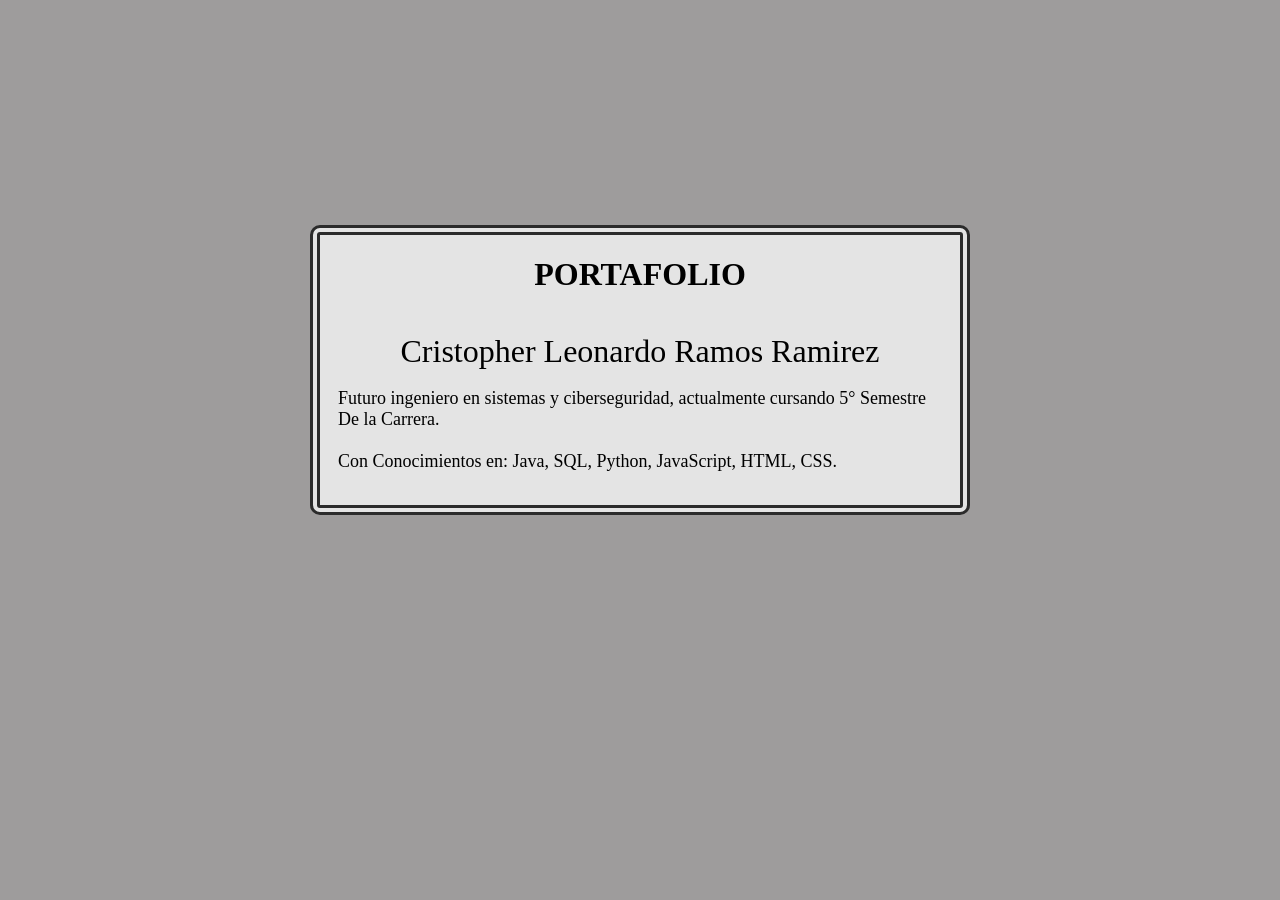
==== index.html @ a5c02768 "update" ====
<!DOCTYPE html>
<html lang="en">
<head>
    <meta charset="UTF-8">
    <link rel="stylesheet" href="style.css">
    <title>Title</title>
</head>
<body>
<div class="Panel-Principal">
    <h1>PORTAFOLIO</h1>
    <span id="Nombre">Cristopher Leonardo Ramos Ramirez</span>
    <span id="Descripcion">Futuro ingeniero en sistemas y ciberseguridad, actualmente cursando 5° Semestre De la Carrera. <br><br>
        Con Conocimientos en:   Java, SQL, Python, JavaScript, HTML, CSS. <br><br>



    </span>

</div>

</body>
</html>
---- style.css ----
body{
    margin: 0;
    display: flex;
    background-color: #9e9c9c;
}

.Panel-Principal{
    background-color: #e4e4e4;
    margin: 25vh auto;
    height: 30vh;
    width: 50vw;
    display: flex;
    align-items: center;
    flex-direction: column;
    border-radius: 10px;
    border: 10px double #2b2b2b;

}

#Nombre{
    margin-top: 2vh;
    font-size: xx-large;
}

#Descripcion{
    font-size: large;
    margin: 2vh;
}
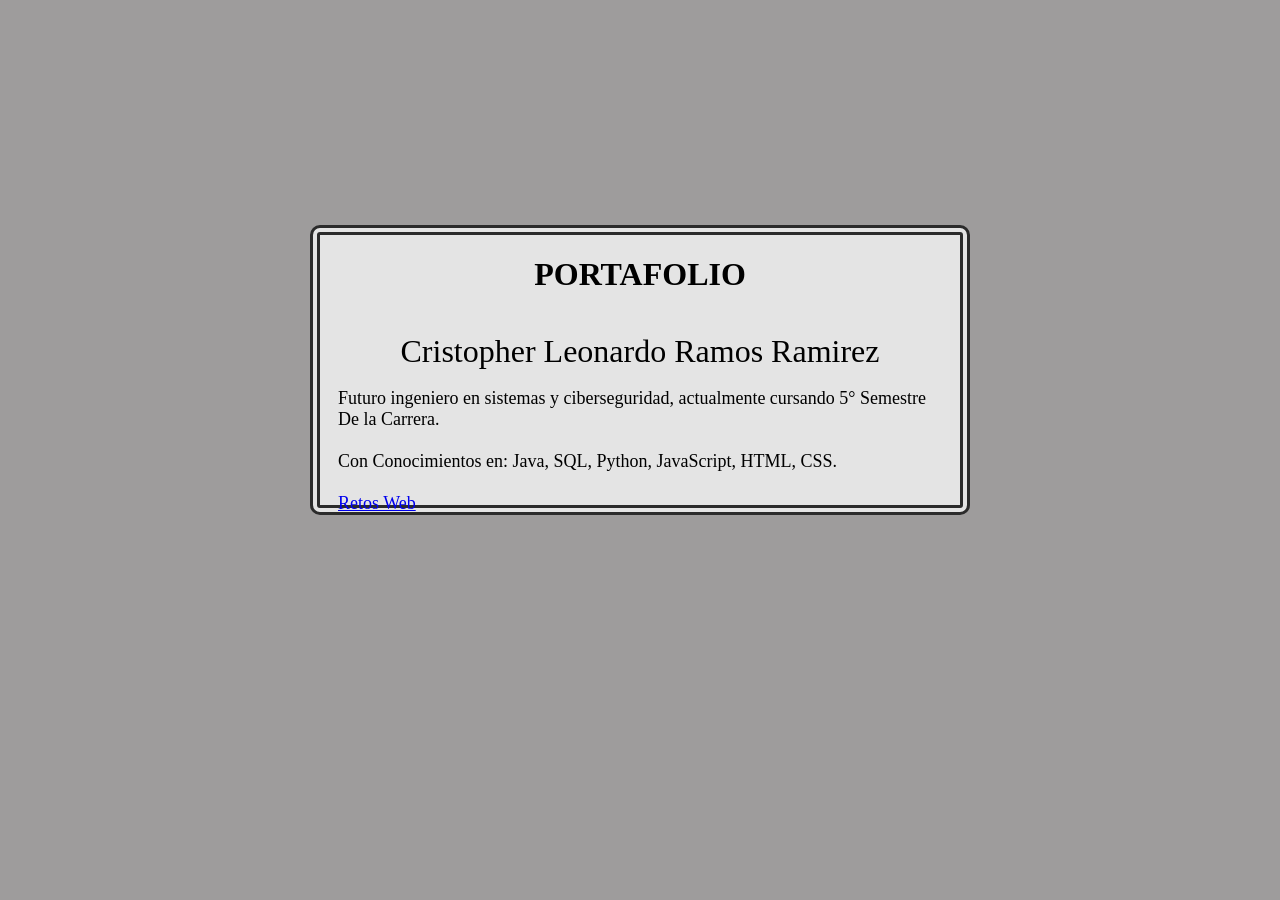
==== commit 6b5425ff: "Add link to Retos Web in index.html" ====
--- a/index.html
+++ b/index.html
@@ -3,14 +3,16 @@
 <head>
     <meta charset="UTF-8">
     <link rel="stylesheet" href="style.css">
-    <title>Title</title>
+    <title>PORTAFOLIO</title>
+    <link rel="icon" type="image/png" href="https://images.seeklogo.com/logo-png/49/2/boykisser-logo-png_seeklogo-494559.png" />
 </head>
 <body>
 <div class="Panel-Principal">
     <h1>PORTAFOLIO</h1>
     <span id="Nombre">Cristopher Leonardo Ramos Ramirez</span>
     <span id="Descripcion">Futuro ingeniero en sistemas y ciberseguridad, actualmente cursando 5° Semestre De la Carrera. <br><br>
-        Con Conocimientos en:   Java, SQL, Python, JavaScript, HTML, CSS. <br><br>
+        Con Conocimientos en: Java, SQL, Python, JavaScript, HTML, CSS. <br><br>
+        <a href="Fazzer325.github.io/Retos_Web/"> Retos Web</a>
 
 
 
@@ -19,4 +21,4 @@
 </div>
 
 </body>
-</html>+</html>
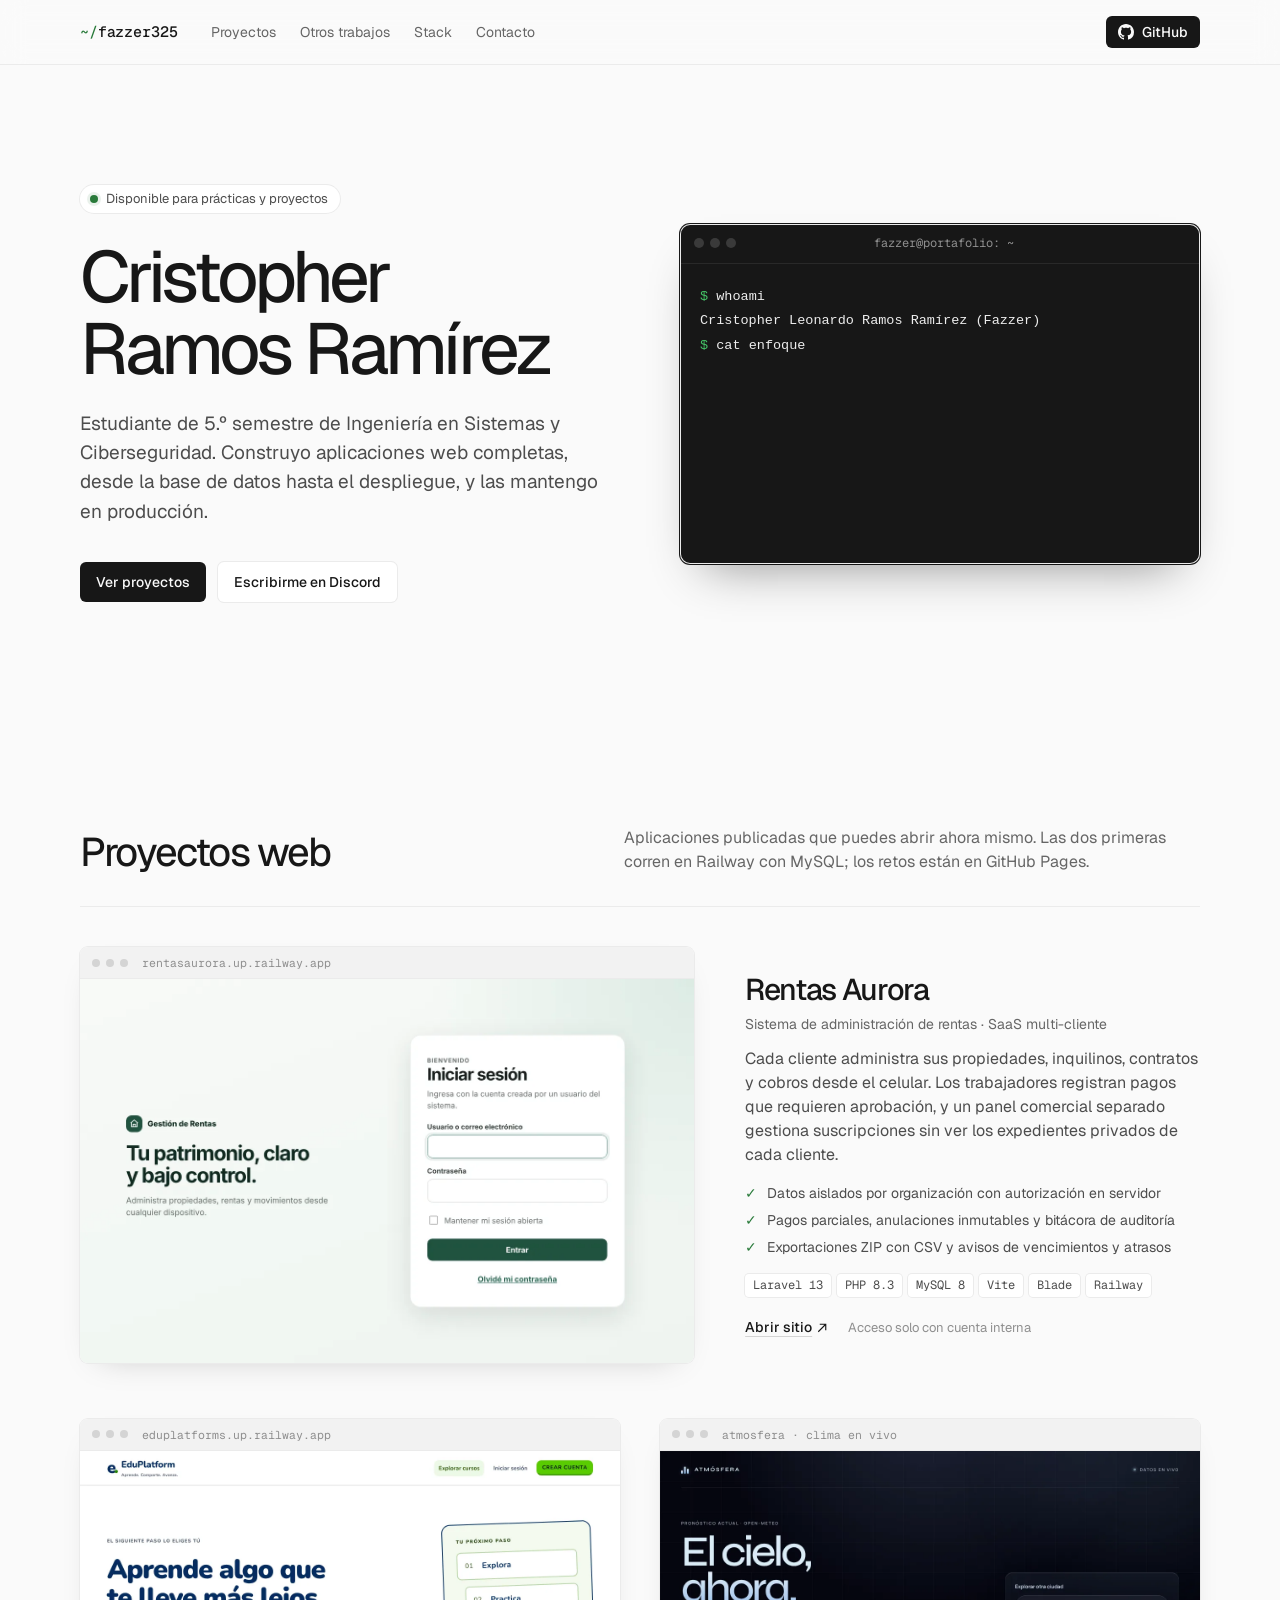
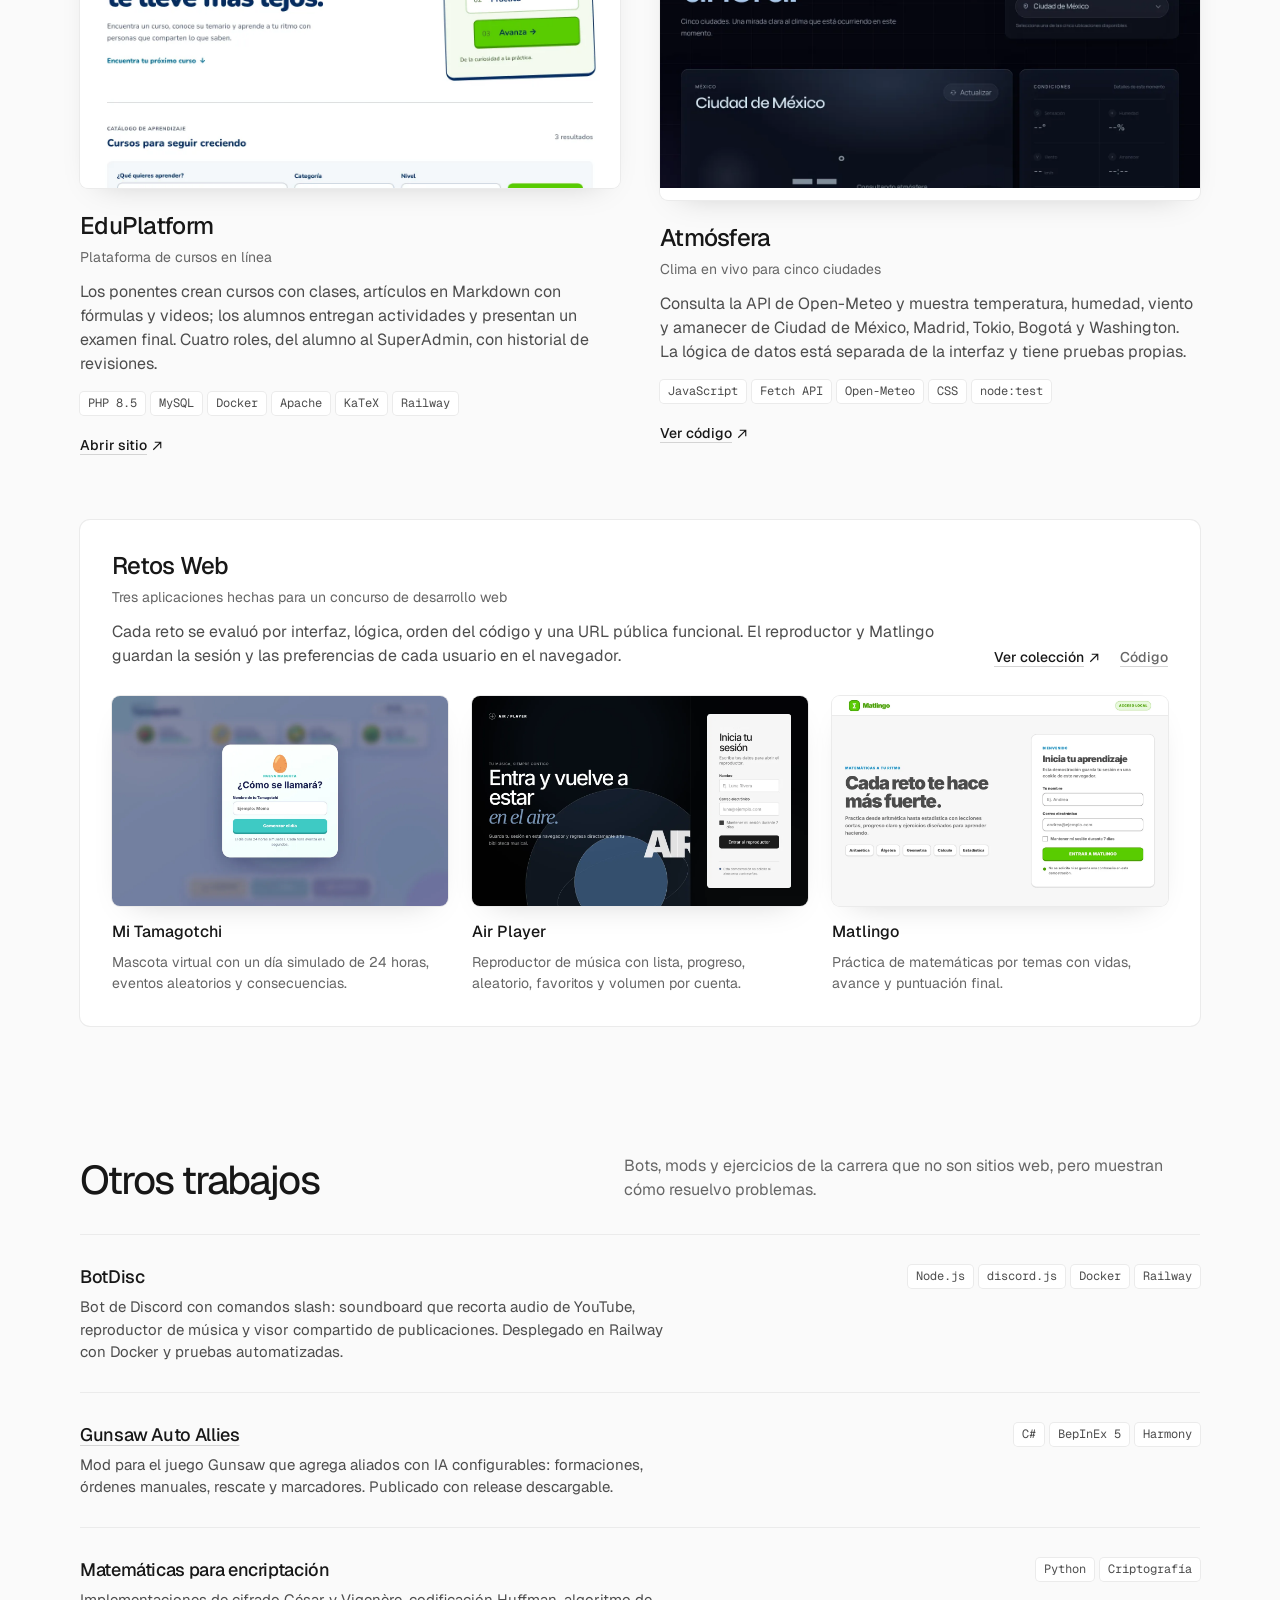
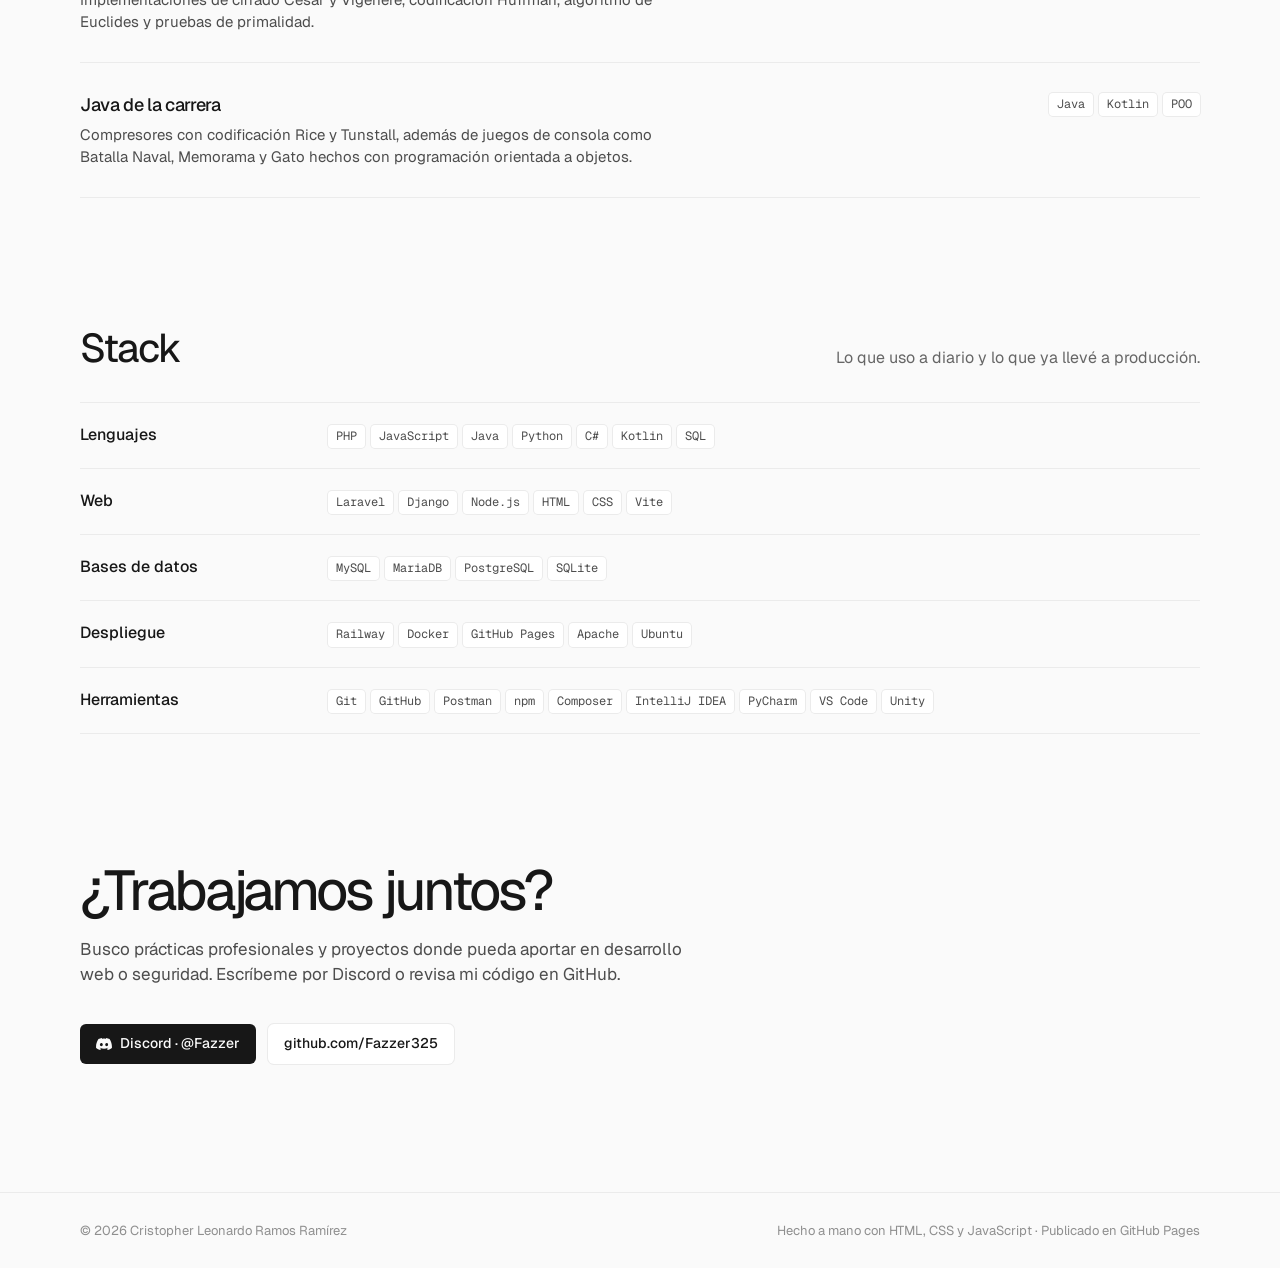
==== commit 04202576: "Rediseñar portafolio con estilo profesional y sección de proyectos - Nueva página basada en el estil" ====
--- a/index.html
+++ b/index.html
@@ -1,24 +1,291 @@
 <!DOCTYPE html>
-<html lang="en">
+<html lang="es">
 <head>
-    <meta charset="UTF-8">
-    <link rel="stylesheet" href="style.css">
-    <title>PORTAFOLIO</title>
-    <link rel="icon" type="image/png" href="https://images.seeklogo.com/logo-png/49/2/boykisser-logo-png_seeklogo-494559.png" />
+  <meta charset="UTF-8">
+  <meta name="viewport" content="width=device-width, initial-scale=1">
+  <title>Cristopher Ramos · Portafolio</title>
+  <meta name="description" content="Portafolio de Cristopher Leonardo Ramos Ramírez (Fazzer325), estudiante de Ingeniería en Sistemas y Ciberseguridad. Aplicaciones web con Laravel, PHP, JavaScript y MySQL desplegadas en Railway.">
+  <meta name="theme-color" content="#fafafa" media="(prefers-color-scheme: light)">
+  <meta name="theme-color" content="#000000" media="(prefers-color-scheme: dark)">
+  <meta property="og:title" content="Cristopher Ramos · Portafolio">
+  <meta property="og:description" content="Estudiante de Ingeniería en Sistemas y Ciberseguridad. Aplicaciones web, bots y herramientas.">
+  <meta property="og:type" content="website">
+  <meta property="og:url" content="https://fazzer325.github.io/">
+  <link rel="icon" type="image/svg+xml" href="favicon.svg">
+  <link rel="preconnect" href="https://fonts.googleapis.com">
+  <link rel="preconnect" href="https://fonts.gstatic.com" crossorigin>
+  <link href="https://fonts.googleapis.com/css2?family=Geist:wght@400;450;500;600&family=Geist+Mono:wght@400;500&display=swap" rel="stylesheet">
+  <link rel="stylesheet" href="style.css">
 </head>
 <body>
-<div class="Panel-Principal">
-    <h1>PORTAFOLIO</h1>
-    <span id="Nombre">Cristopher Leonardo Ramos Ramirez</span>
-    <span id="Descripcion">Futuro ingeniero en sistemas y ciberseguridad, actualmente cursando 5° Semestre De la Carrera. <br><br>
-        Con Conocimientos en: Java, SQL, Python, JavaScript, HTML, CSS. <br><br>
-        <a href="Fazzer325.github.io/Retos_Web/"> Retos Web</a>
-
-
-
-    </span>
-
-</div>
-
+  <a class="skip" href="#proyectos">Ir a los proyectos</a>
+
+  <header class="nav">
+    <div class="wrap nav__inner">
+      <a class="brand" href="#inicio" aria-label="Inicio">
+        <span class="brand__prompt" aria-hidden="true">~/</span>fazzer325
+      </a>
+      <nav aria-label="Secciones">
+        <ul class="nav__links">
+          <li><a href="#proyectos">Proyectos</a></li>
+          <li><a href="#otros">Otros trabajos</a></li>
+          <li><a href="#stack">Stack</a></li>
+          <li><a href="#contacto">Contacto</a></li>
+        </ul>
+      </nav>
+      <a class="btn btn--dark btn--sm nav__cta" href="https://github.com/Fazzer325" target="_blank" rel="noopener">
+        <svg class="icon" viewBox="0 0 16 16" aria-hidden="true"><path fill="currentColor" d="M8 0C3.58 0 0 3.58 0 8c0 3.54 2.29 6.53 5.47 7.59.4.07.55-.17.55-.38 0-.19-.01-.82-.01-1.49-2.01.37-2.53-.49-2.69-.94-.09-.23-.48-.94-.82-1.13-.28-.15-.68-.52-.01-.53.63-.01 1.08.58 1.23.82.72 1.21 1.87.87 2.33.66.07-.52.28-.87.51-1.07-1.78-.2-3.64-.89-3.64-3.95 0-.87.31-1.59.82-2.15-.08-.2-.36-1.02.08-2.12 0 0 .67-.21 2.2.82.64-.18 1.32-.27 2-.27.68 0 1.36.09 2 .27 1.53-1.04 2.2-.82 2.2-.82.44 1.1.16 1.92.08 2.12.51.56.82 1.27.82 2.15 0 3.07-1.87 3.75-3.65 3.95.29.25.54.73.54 1.48 0 1.07-.01 1.93-.01 2.2 0 .21.15.46.55.38A8.013 8.013 0 0016 8c0-4.42-3.58-8-8-8z"/></svg>
+        GitHub
+      </a>
+    </div>
+  </header>
+
+  <main id="inicio">
+    <!-- Hero -->
+    <section class="hero wrap">
+      <div class="hero__text">
+        <p class="status"><span class="status__dot" aria-hidden="true"></span>Disponible para prácticas y proyectos</p>
+        <h1 class="hero__title">Cristopher<br>Ramos Ramírez</h1>
+        <p class="hero__lead">
+          Estudiante de 5.º semestre de Ingeniería en Sistemas y Ciberseguridad.
+          Construyo aplicaciones web completas, desde la base de datos hasta el despliegue,
+          y las mantengo en producción.
+        </p>
+        <div class="hero__actions">
+          <a class="btn btn--dark" href="#proyectos">Ver proyectos</a>
+          <a class="btn btn--ghost" href="https://discord.com/users/437798983050723330" target="_blank" rel="noopener">Escribirme en Discord</a>
+        </div>
+      </div>
+
+      <div class="term" role="img" aria-label="Terminal con un resumen: Cristopher Ramos, estudiante de sistemas y ciberseguridad; stack PHP, Laravel, JavaScript, Java, Python y MySQL; dos aplicaciones desplegadas en Railway.">
+        <div class="term__bar" aria-hidden="true">
+          <span class="term__dots"><i></i><i></i><i></i></span>
+          <span class="term__title">fazzer@portafolio: ~</span>
+        </div>
+        <pre class="term__body" aria-hidden="true"><code id="term-output"><span class="p">$</span> whoami
+Cristopher Leonardo Ramos Ramírez (Fazzer)
+<span class="p">$</span> cat enfoque.txt
+Desarrollo web full stack · Ciberseguridad
+<span class="p">$</span> ls stack/
+php  laravel  javascript  java  python  mysql
+<span class="p">$</span> railway status
+<span class="ok">✓</span> rentasaurora.up.railway.app   online
+<span class="ok">✓</span> eduplatforms.up.railway.app   online
+<span class="p">$</span> <span class="cursor"></span></code></pre>
+      </div>
+    </section>
+
+    <!-- Proyectos -->
+    <section id="proyectos" class="section wrap" aria-labelledby="proyectos-h">
+      <div class="section__head">
+        <h2 id="proyectos-h">Proyectos web</h2>
+        <p>Aplicaciones publicadas que puedes abrir ahora mismo. Las dos primeras corren en Railway con MySQL; los retos están en GitHub Pages.</p>
+      </div>
+
+      <article class="project project--lead">
+        <a class="shot" href="https://rentasaurora.up.railway.app/" target="_blank" rel="noopener" tabindex="-1" aria-hidden="true">
+          <span class="shot__bar"><i></i><i></i><i></i><span class="shot__url">rentasaurora.up.railway.app</span></span>
+          <img src="assets/projects/rentas.webp" alt="" width="1280" height="800" loading="lazy">
+        </a>
+        <div class="project__body">
+          <h3>Rentas Aurora</h3>
+          <p class="project__kind">Sistema de administración de rentas · SaaS multi-cliente</p>
+          <p>
+            Cada cliente administra sus propiedades, inquilinos, contratos y cobros desde el celular.
+            Los trabajadores registran pagos que requieren aprobación, y un panel comercial separado
+            gestiona suscripciones sin ver los expedientes privados de cada cliente.
+          </p>
+          <ul class="facts">
+            <li>Datos aislados por organización con autorización en servidor</li>
+            <li>Pagos parciales, anulaciones inmutables y bitácora de auditoría</li>
+            <li>Exportaciones ZIP con CSV y avisos de vencimientos y atrasos</li>
+          </ul>
+          <ul class="tags" aria-label="Tecnologías">
+            <li>Laravel 13</li><li>PHP 8.3</li><li>MySQL 8</li><li>Vite</li><li>Blade</li><li>Railway</li>
+          </ul>
+          <div class="project__links">
+            <a class="link" href="https://rentasaurora.up.railway.app/" target="_blank" rel="noopener">Abrir sitio<svg class="icon" viewBox="0 0 16 16" aria-hidden="true"><path d="M5 3h8v8M13 3 3 13" fill="none" stroke="currentColor" stroke-width="1.5"/></svg></a>
+            <span class="note">Acceso solo con cuenta interna</span>
+          </div>
+        </div>
+      </article>
+
+      <div class="grid">
+        <article class="project">
+          <a class="shot" href="https://eduplatforms.up.railway.app/" target="_blank" rel="noopener" tabindex="-1" aria-hidden="true">
+            <span class="shot__bar"><i></i><i></i><i></i><span class="shot__url">eduplatforms.up.railway.app</span></span>
+            <img src="assets/projects/eduplatform.webp" alt="" width="1280" height="800" loading="lazy">
+          </a>
+          <div class="project__body">
+            <h3>EduPlatform</h3>
+            <p class="project__kind">Plataforma de cursos en línea</p>
+            <p>
+              Los ponentes crean cursos con clases, artículos en Markdown con fórmulas y videos;
+              los alumnos entregan actividades y presentan un examen final. Cuatro roles, del alumno
+              al SuperAdmin, con historial de revisiones.
+            </p>
+            <ul class="tags" aria-label="Tecnologías">
+              <li>PHP 8.5</li><li>MySQL</li><li>Docker</li><li>Apache</li><li>KaTeX</li><li>Railway</li>
+            </ul>
+            <div class="project__links">
+              <a class="link" href="https://eduplatforms.up.railway.app/" target="_blank" rel="noopener">Abrir sitio<svg class="icon" viewBox="0 0 16 16" aria-hidden="true"><path d="M5 3h8v8M13 3 3 13" fill="none" stroke="currentColor" stroke-width="1.5"/></svg></a>
+            </div>
+          </div>
+        </article>
+
+        <article class="project">
+          <a class="shot" href="https://github.com/Fazzer325/Ambientes_Web/tree/main/src/_3Web%20Clima%20IA" target="_blank" rel="noopener" tabindex="-1" aria-hidden="true">
+            <span class="shot__bar"><i></i><i></i><i></i><span class="shot__url">atmosfera · clima en vivo</span></span>
+            <img src="assets/projects/clima.webp" alt="" width="1280" height="800" loading="lazy">
+          </a>
+          <div class="project__body">
+            <h3>Atmósfera</h3>
+            <p class="project__kind">Clima en vivo para cinco ciudades</p>
+            <p>
+              Consulta la API de Open-Meteo y muestra temperatura, humedad, viento y amanecer
+              de Ciudad de México, Madrid, Tokio, Bogotá y Washington. La lógica de datos está
+              separada de la interfaz y tiene pruebas propias.
+            </p>
+            <ul class="tags" aria-label="Tecnologías">
+              <li>JavaScript</li><li>Fetch API</li><li>Open-Meteo</li><li>CSS</li><li>node:test</li>
+            </ul>
+            <div class="project__links">
+              <a class="link" href="https://github.com/Fazzer325/Ambientes_Web/tree/main/src/_3Web%20Clima%20IA" target="_blank" rel="noopener">Ver código<svg class="icon" viewBox="0 0 16 16" aria-hidden="true"><path d="M5 3h8v8M13 3 3 13" fill="none" stroke="currentColor" stroke-width="1.5"/></svg></a>
+            </div>
+          </div>
+        </article>
+      </div>
+
+      <article class="project project--set">
+        <div class="project__body project__body--wide">
+          <div>
+            <h3>Retos Web</h3>
+            <p class="project__kind">Tres aplicaciones hechas para un concurso de desarrollo web</p>
+            <p>
+              Cada reto se evaluó por interfaz, lógica, orden del código y una URL pública funcional.
+              El reproductor y Matlingo guardan la sesión y las preferencias de cada usuario en el navegador.
+            </p>
+          </div>
+          <div class="project__links">
+            <a class="link" href="https://fazzer325.github.io/Retos_Web/">Ver colección<svg class="icon" viewBox="0 0 16 16" aria-hidden="true"><path d="M5 3h8v8M13 3 3 13" fill="none" stroke="currentColor" stroke-width="1.5"/></svg></a>
+            <a class="link link--muted" href="https://github.com/Fazzer325/Retos_Web" target="_blank" rel="noopener">Código</a>
+          </div>
+        </div>
+        <ul class="minis">
+          <li class="mini">
+            <a href="https://fazzer325.github.io/Retos_Web/Tamagochi/">
+              <span class="shot shot--sm"><img src="assets/projects/tamagotchi.webp" alt="" width="1280" height="800" loading="lazy"></span>
+              <strong>Mi Tamagotchi</strong>
+              <span>Mascota virtual con un día simulado de 24 horas, eventos aleatorios y consecuencias.</span>
+            </a>
+          </li>
+          <li class="mini">
+            <a href="https://fazzer325.github.io/Retos_Web/Reproductor/">
+              <span class="shot shot--sm"><img src="assets/projects/reproductor.webp" alt="" width="1280" height="800" loading="lazy"></span>
+              <strong>Air Player</strong>
+              <span>Reproductor de música con lista, progreso, aleatorio, favoritos y volumen por cuenta.</span>
+            </a>
+          </li>
+          <li class="mini">
+            <a href="https://fazzer325.github.io/Retos_Web/Matlingo/">
+              <span class="shot shot--sm"><img src="assets/projects/matlingo.webp" alt="" width="1280" height="800" loading="lazy"></span>
+              <strong>Matlingo</strong>
+              <span>Práctica de matemáticas por temas con vidas, avance y puntuación final.</span>
+            </a>
+          </li>
+        </ul>
+      </article>
+    </section>
+
+    <!-- Otros trabajos -->
+    <section id="otros" class="section wrap" aria-labelledby="otros-h">
+      <div class="section__head">
+        <h2 id="otros-h">Otros trabajos</h2>
+        <p>Bots, mods y ejercicios de la carrera que no son sitios web, pero muestran cómo resuelvo problemas.</p>
+      </div>
+      <ul class="rows">
+        <li class="row">
+          <div class="row__main">
+            <h3>BotDisc</h3>
+            <p>Bot de Discord con comandos slash: soundboard que recorta audio de YouTube, reproductor de música y visor compartido de publicaciones. Desplegado en Railway con Docker y pruebas automatizadas.</p>
+          </div>
+          <ul class="tags" aria-label="Tecnologías"><li>Node.js</li><li>discord.js</li><li>Docker</li><li>Railway</li></ul>
+        </li>
+        <li class="row">
+          <div class="row__main">
+            <h3><a href="https://github.com/Fazzer325/Gunsaw-Auto-Allies" target="_blank" rel="noopener">Gunsaw Auto Allies</a></h3>
+            <p>Mod para el juego Gunsaw que agrega aliados con IA configurables: formaciones, órdenes manuales, rescate y marcadores. Publicado con release descargable.</p>
+          </div>
+          <ul class="tags" aria-label="Tecnologías"><li>C#</li><li>BepInEx 5</li><li>Harmony</li></ul>
+        </li>
+        <li class="row">
+          <div class="row__main">
+            <h3>Matemáticas para encriptación</h3>
+            <p>Implementaciones de cifrado César y Vigenère, codificación Huffman, algoritmo de Euclides y pruebas de primalidad.</p>
+          </div>
+          <ul class="tags" aria-label="Tecnologías"><li>Python</li><li>Criptografía</li></ul>
+        </li>
+        <li class="row">
+          <div class="row__main">
+            <h3>Java de la carrera</h3>
+            <p>Compresores con codificación Rice y Tunstall, además de juegos de consola como Batalla Naval, Memorama y Gato hechos con programación orientada a objetos.</p>
+          </div>
+          <ul class="tags" aria-label="Tecnologías"><li>Java</li><li>Kotlin</li><li>POO</li></ul>
+        </li>
+      </ul>
+    </section>
+
+    <!-- Stack -->
+    <section id="stack" class="section wrap" aria-labelledby="stack-h">
+      <div class="section__head">
+        <h2 id="stack-h">Stack</h2>
+        <p>Lo que uso a diario y lo que ya llevé a producción.</p>
+      </div>
+      <dl class="stack">
+        <div class="stack__row">
+          <dt>Lenguajes</dt>
+          <dd><ul class="tags"><li>PHP</li><li>JavaScript</li><li>Java</li><li>Python</li><li>C#</li><li>Kotlin</li><li>SQL</li></ul></dd>
+        </div>
+        <div class="stack__row">
+          <dt>Web</dt>
+          <dd><ul class="tags"><li>Laravel</li><li>Django</li><li>Node.js</li><li>HTML</li><li>CSS</li><li>Vite</li></ul></dd>
+        </div>
+        <div class="stack__row">
+          <dt>Bases de datos</dt>
+          <dd><ul class="tags"><li>MySQL</li><li>MariaDB</li><li>PostgreSQL</li><li>SQLite</li></ul></dd>
+        </div>
+        <div class="stack__row">
+          <dt>Despliegue</dt>
+          <dd><ul class="tags"><li>Railway</li><li>Docker</li><li>GitHub Pages</li><li>Apache</li><li>Ubuntu</li></ul></dd>
+        </div>
+        <div class="stack__row">
+          <dt>Herramientas</dt>
+          <dd><ul class="tags"><li>Git</li><li>GitHub</li><li>Postman</li><li>npm</li><li>Composer</li><li>IntelliJ IDEA</li><li>PyCharm</li><li>VS Code</li><li>Unity</li></ul></dd>
+        </div>
+      </dl>
+    </section>
+
+    <!-- Contacto -->
+    <section id="contacto" class="section wrap contact" aria-labelledby="contacto-h">
+      <h2 id="contacto-h">¿Trabajamos juntos?</h2>
+      <p>Busco prácticas profesionales y proyectos donde pueda aportar en desarrollo web o seguridad. Escríbeme por Discord o revisa mi código en GitHub.</p>
+      <div class="hero__actions">
+        <a class="btn btn--dark" href="https://discord.com/users/437798983050723330" target="_blank" rel="noopener">
+          <svg class="icon" viewBox="0 0 24 24" aria-hidden="true"><path fill="currentColor" d="M20.32 4.37A19.8 19.8 0 0 0 15.4 2.85a13.7 13.7 0 0 0-.63 1.29 18.4 18.4 0 0 0-5.5 0 13 13 0 0 0-.64-1.29 19.7 19.7 0 0 0-4.92 1.52C.6 9.05-.24 13.6.18 18.1a19.9 19.9 0 0 0 6.03 3.05c.49-.66.92-1.36 1.29-2.1a12.9 12.9 0 0 1-2.03-.97l.5-.39a14.2 14.2 0 0 0 12.06 0l.5.39c-.65.38-1.33.71-2.04.98.37.73.8 1.43 1.29 2.09a19.8 19.8 0 0 0 6.04-3.05c.5-5.2-.84-9.72-3.5-13.73ZM8.02 15.33c-1.18 0-2.16-1.08-2.16-2.42s.96-2.42 2.16-2.42c1.21 0 2.18 1.09 2.16 2.42 0 1.34-.96 2.42-2.16 2.42Zm7.97 0c-1.18 0-2.16-1.08-2.16-2.42s.96-2.42 2.16-2.42c1.21 0 2.18 1.09 2.16 2.42 0 1.34-.95 2.42-2.16 2.42Z"/></svg>
+          Discord · @Fazzer
+        </a>
+        <a class="btn btn--ghost" href="https://github.com/Fazzer325" target="_blank" rel="noopener">github.com/Fazzer325</a>
+      </div>
+    </section>
+  </main>
+
+  <footer class="footer">
+    <div class="wrap footer__inner">
+      <span>© 2026 Cristopher Leonardo Ramos Ramírez</span>
+      <span>Hecho a mano con HTML, CSS y JavaScript · Publicado en GitHub Pages</span>
+    </div>
+  </footer>
+
+  <script src="script.js" defer></script>
 </body>
 </html>
--- a/style.css
+++ b/style.css
@@ -1,28 +1,848 @@
-body{
-    margin: 0;
-    display: flex;
-    background-color: #9e9c9c;
-}
-
-.Panel-Principal{
-    background-color: #e4e4e4;
-    margin: 25vh auto;
-    height: 30vh;
-    width: 50vw;
-    display: flex;
-    align-items: center;
-    flex-direction: column;
-    border-radius: 10px;
-    border: 10px double #2b2b2b;
-
-}
-
-#Nombre{
-    margin-top: 2vh;
-    font-size: xx-large;
-}
-
-#Descripcion{
-    font-size: large;
-    margin: 2vh;
-}+/*
+  Portafolio · Cristopher Ramos
+  Dirección visual basada en el estilo "Typeset terminal on white paper"
+  (Vercel) de styles.refero.design: monocromo, líneas finas, Geist Sans + Geist Mono
+  y un único acento verde de terminal.
+*/
+
+:root {
+  --paper: #fafafa;
+  --surface: #ffffff;
+  --sunken: #f2f2f2;
+  --hairline: #ebebeb;
+  --line-strong: #d4d4d4;
+  --ink: #171717;
+  --body: #4d4d4d;
+  --muted: #666666;
+  --faint: #8f8f8f;
+  --accent: #297a3a;
+  --accent-soft: rgba(41, 122, 58, 0.1);
+  --term-bg: #171717;
+  --term-ink: #ededed;
+  --term-muted: #8f8f8f;
+  --term-accent: #45c467;
+  --btn-dark-bg: #171717;
+  --btn-dark-ink: #fafafa;
+
+  --font-sans: "Geist", "Inter", system-ui, -apple-system, "Segoe UI", sans-serif;
+  --font-mono: "Geist Mono", "JetBrains Mono", ui-monospace, "SFMono-Regular", Menlo, monospace;
+
+  --radius: 6px;
+  --wrap: 1120px;
+  --gutter: clamp(16px, 4vw, 32px);
+  --section-gap: clamp(80px, 11vw, 128px);
+
+  color-scheme: light;
+}
+
+@media (prefers-color-scheme: dark) {
+  :root:not([data-theme="light"]) {
+    --paper: #000000;
+    --surface: #0a0a0a;
+    --sunken: #111111;
+    --hairline: #242424;
+    --line-strong: #333333;
+    --ink: #ededed;
+    --body: #a1a1a1;
+    --muted: #8f8f8f;
+    --faint: #6e6e6e;
+    --accent: #45c467;
+    --accent-soft: rgba(69, 196, 103, 0.12);
+    --term-bg: #0a0a0a;
+    --btn-dark-bg: #ededed;
+    --btn-dark-ink: #0a0a0a;
+    color-scheme: dark;
+  }
+}
+
+:root[data-theme="dark"] {
+  --paper: #000000;
+  --surface: #0a0a0a;
+  --sunken: #111111;
+  --hairline: #242424;
+  --line-strong: #333333;
+  --ink: #ededed;
+  --body: #a1a1a1;
+  --muted: #8f8f8f;
+  --faint: #6e6e6e;
+  --accent: #45c467;
+  --accent-soft: rgba(69, 196, 103, 0.12);
+  --term-bg: #0a0a0a;
+  --btn-dark-bg: #ededed;
+  --btn-dark-ink: #0a0a0a;
+  color-scheme: dark;
+}
+
+/* ---------- Base ---------- */
+
+*,
+*::before,
+*::after {
+  box-sizing: border-box;
+}
+
+html {
+  scroll-behavior: smooth;
+  scroll-padding-top: 80px;
+  -webkit-text-size-adjust: 100%;
+}
+
+body {
+  margin: 0;
+  background: var(--paper);
+  color: var(--body);
+  font-family: var(--font-sans);
+  font-size: 16px;
+  line-height: 1.5;
+  font-feature-settings: "rlig", "ss11";
+  -webkit-font-smoothing: antialiased;
+  text-rendering: optimizeLegibility;
+}
+
+img {
+  display: block;
+  max-width: 100%;
+  height: auto;
+}
+
+a {
+  color: inherit;
+}
+
+h1,
+h2,
+h3 {
+  margin: 0;
+  color: var(--ink);
+  font-weight: 500;
+}
+
+p {
+  margin: 0;
+}
+
+ul {
+  margin: 0;
+  padding: 0;
+  list-style: none;
+}
+
+:focus-visible {
+  outline: 2px solid var(--accent);
+  outline-offset: 3px;
+  border-radius: 4px;
+}
+
+.wrap {
+  width: 100%;
+  max-width: calc(var(--wrap) + var(--gutter) * 2);
+  margin-inline: auto;
+  padding-inline: var(--gutter);
+}
+
+.skip {
+  position: absolute;
+  left: 16px;
+  top: -48px;
+  z-index: 100;
+  padding: 8px 12px;
+  background: var(--btn-dark-bg);
+  color: var(--btn-dark-ink);
+  border-radius: var(--radius);
+  text-decoration: none;
+}
+
+.skip:focus {
+  top: 12px;
+}
+
+.icon {
+  width: 16px;
+  height: 16px;
+  flex: none;
+}
+
+/* ---------- Botones y enlaces ---------- */
+
+.btn {
+  display: inline-flex;
+  align-items: center;
+  gap: 8px;
+  height: 40px;
+  padding: 0 16px;
+  border-radius: var(--radius);
+  font-size: 14px;
+  font-weight: 500;
+  text-decoration: none;
+  white-space: nowrap;
+  transition: background-color 0.15s ease, color 0.15s ease, box-shadow 0.15s ease;
+}
+
+.btn--sm {
+  height: 32px;
+  padding: 0 12px;
+}
+
+.btn--dark {
+  background: var(--btn-dark-bg);
+  color: var(--btn-dark-ink);
+}
+
+.btn--dark:hover {
+  background: color-mix(in srgb, var(--btn-dark-bg) 82%, var(--paper));
+}
+
+.btn--ghost {
+  background: var(--surface);
+  color: var(--ink);
+  box-shadow: 0 0 0 1px var(--hairline);
+}
+
+.btn--ghost:hover {
+  box-shadow: 0 0 0 1px var(--line-strong);
+  background: var(--sunken);
+}
+
+.link {
+  display: inline-flex;
+  align-items: center;
+  gap: 4px;
+  color: var(--ink);
+  font-size: 14px;
+  font-weight: 500;
+  text-decoration: underline;
+  text-decoration-color: var(--line-strong);
+  text-underline-offset: 4px;
+  transition: text-decoration-color 0.15s ease;
+}
+
+.link:hover {
+  text-decoration-color: currentColor;
+}
+
+.link .icon {
+  width: 12px;
+  height: 12px;
+}
+
+.link--muted {
+  color: var(--muted);
+}
+
+/* ---------- Navegación ---------- */
+
+.nav {
+  position: sticky;
+  top: 0;
+  z-index: 50;
+  background: color-mix(in srgb, var(--paper) 82%, transparent);
+  backdrop-filter: saturate(180%) blur(12px);
+  -webkit-backdrop-filter: saturate(180%) blur(12px);
+  border-bottom: 1px solid var(--hairline);
+}
+
+.nav__inner {
+  display: flex;
+  align-items: center;
+  gap: 24px;
+  height: 64px;
+}
+
+.brand {
+  font-family: var(--font-mono);
+  font-size: 15px;
+  font-weight: 500;
+  color: var(--ink);
+  text-decoration: none;
+  letter-spacing: -0.01em;
+}
+
+.brand__prompt {
+  color: var(--accent);
+}
+
+.nav__links {
+  display: flex;
+  gap: 4px;
+}
+
+.nav__links a {
+  display: block;
+  padding: 6px 10px;
+  border-radius: var(--radius);
+  color: var(--muted);
+  font-size: 14px;
+  text-decoration: none;
+  transition: color 0.15s ease, background-color 0.15s ease;
+}
+
+.nav__links a:hover {
+  color: var(--ink);
+  background: var(--sunken);
+}
+
+.nav__cta {
+  margin-left: auto;
+}
+
+/* ---------- Hero ---------- */
+
+.hero {
+  display: grid;
+  grid-template-columns: minmax(0, 1fr) minmax(0, 520px);
+  gap: clamp(40px, 6vw, 80px);
+  align-items: center;
+  padding-block: clamp(64px, 10vw, 120px) clamp(48px, 8vw, 96px);
+}
+
+.status {
+  display: inline-flex;
+  align-items: center;
+  gap: 8px;
+  margin-bottom: 28px;
+  padding: 4px 12px 4px 10px;
+  border-radius: 9999px;
+  background: var(--surface);
+  box-shadow: 0 0 0 1px var(--hairline);
+  color: var(--body);
+  font-size: 13px;
+}
+
+.status__dot {
+  width: 8px;
+  height: 8px;
+  border-radius: 50%;
+  background: var(--accent);
+  box-shadow: 0 0 0 3px var(--accent-soft);
+}
+
+.hero__title {
+  font-size: clamp(44px, 7.2vw, 72px);
+  font-weight: 450;
+  line-height: 1;
+  letter-spacing: -0.055em;
+}
+
+.hero__lead {
+  max-width: 34em;
+  margin-top: 24px;
+  font-size: clamp(17px, 1.6vw, 19px);
+  line-height: 1.55;
+  color: var(--body);
+}
+
+.hero__actions {
+  display: flex;
+  flex-wrap: wrap;
+  gap: 12px;
+  margin-top: 36px;
+}
+
+/* Terminal: el único elemento con presencia fuerte de la página */
+
+.term {
+  background: var(--term-bg);
+  border-radius: 10px;
+  box-shadow:
+    0 0 0 1px rgba(0, 0, 0, 0.9),
+    0 0 0 1px var(--hairline) inset,
+    0 24px 48px -24px rgba(0, 0, 0, 0.45);
+  overflow: hidden;
+}
+
+.term__bar {
+  display: flex;
+  align-items: center;
+  gap: 12px;
+  height: 40px;
+  padding: 0 14px;
+  border-bottom: 1px solid rgba(255, 255, 255, 0.08);
+}
+
+.term__dots {
+  display: flex;
+  gap: 6px;
+}
+
+.term__dots i {
+  width: 10px;
+  height: 10px;
+  border-radius: 50%;
+  background: #3a3a3a;
+}
+
+.term__title {
+  flex: 1;
+  margin-right: 46px;
+  text-align: center;
+  font-family: var(--font-mono);
+  font-size: 12px;
+  color: var(--term-muted);
+}
+
+.term__body {
+  margin: 0;
+  padding: 20px 20px 24px;
+  min-height: 300px;
+  font-family: var(--font-mono);
+  font-size: 13.5px;
+  line-height: 1.75;
+  color: var(--term-ink);
+  white-space: pre-wrap;
+  overflow-wrap: anywhere;
+}
+
+.term__body .p {
+  color: var(--term-accent);
+}
+
+.term__body .ok {
+  color: var(--term-accent);
+}
+
+.term__body .dim {
+  color: var(--term-muted);
+}
+
+.cursor {
+  display: inline-block;
+  width: 8px;
+  height: 1.1em;
+  vertical-align: -0.2em;
+  background: var(--term-ink);
+  animation: blink 1.1s steps(1) infinite;
+}
+
+@keyframes blink {
+  50% {
+    opacity: 0;
+  }
+}
+
+/* ---------- Secciones ---------- */
+
+.section {
+  padding-top: var(--section-gap);
+}
+
+.section__head {
+  display: grid;
+  grid-template-columns: minmax(0, 1fr) minmax(0, 1.4fr);
+  gap: 24px 48px;
+  align-items: end;
+  padding-bottom: 32px;
+  margin-bottom: 40px;
+  border-bottom: 1px solid var(--hairline);
+}
+
+.section__head h2 {
+  font-size: clamp(30px, 4vw, 40px);
+  font-weight: 450;
+  line-height: 1.1;
+  letter-spacing: -0.045em;
+}
+
+.section__head p {
+  max-width: 36em;
+  color: var(--muted);
+  justify-self: end;
+}
+
+/* ---------- Proyectos ---------- */
+
+.project {
+  display: grid;
+  gap: 24px;
+}
+
+.project--lead {
+  grid-template-columns: minmax(0, 1.35fr) minmax(0, 1fr);
+  gap: clamp(28px, 4vw, 56px);
+  align-items: center;
+  margin-bottom: 56px;
+}
+
+.grid {
+  display: grid;
+  grid-template-columns: repeat(2, minmax(0, 1fr));
+  gap: 56px 40px;
+  margin-bottom: 64px;
+}
+
+.shot {
+  display: block;
+  border-radius: 8px;
+  overflow: hidden;
+  background: var(--surface);
+  box-shadow: 0 0 0 1px var(--hairline), 0 12px 32px -20px rgba(0, 0, 0, 0.25);
+  text-decoration: none;
+  transition: box-shadow 0.2s ease;
+}
+
+a.shot:hover,
+.mini a:hover .shot {
+  box-shadow: 0 0 0 1px var(--line-strong), 0 16px 40px -20px rgba(0, 0, 0, 0.35);
+}
+
+.shot__bar {
+  display: flex;
+  align-items: center;
+  gap: 6px;
+  height: 32px;
+  padding: 0 12px;
+  background: var(--sunken);
+  border-bottom: 1px solid var(--hairline);
+}
+
+.shot__bar i {
+  width: 8px;
+  height: 8px;
+  border-radius: 50%;
+  background: var(--line-strong);
+}
+
+.shot__url {
+  flex: 1;
+  margin-left: 8px;
+  overflow: hidden;
+  text-overflow: ellipsis;
+  white-space: nowrap;
+  font-family: var(--font-mono);
+  font-size: 11.5px;
+  color: var(--faint);
+}
+
+.shot img {
+  width: 100%;
+  aspect-ratio: 16 / 10;
+  object-fit: cover;
+  object-position: top;
+}
+
+.project__body {
+  display: grid;
+  gap: 12px;
+  align-content: start;
+}
+
+.project__body h3 {
+  font-size: 24px;
+  font-weight: 500;
+  letter-spacing: -0.03em;
+  line-height: 1.2;
+}
+
+.project--lead .project__body h3 {
+  font-size: 30px;
+  letter-spacing: -0.045em;
+}
+
+.project__kind {
+  margin-top: -6px;
+  color: var(--muted);
+  font-size: 14px;
+}
+
+.project__body > p:not(.project__kind) {
+  max-width: 38em;
+}
+
+.facts {
+  display: grid;
+  gap: 6px;
+  margin-top: 4px;
+  font-size: 14px;
+}
+
+.facts li {
+  position: relative;
+  padding-left: 22px;
+}
+
+.facts li::before {
+  content: "✓";
+  position: absolute;
+  left: 0;
+  color: var(--accent);
+  font-family: var(--font-mono);
+}
+
+.tags {
+  display: flex;
+  flex-wrap: wrap;
+  gap: 6px;
+  margin-top: 4px;
+}
+
+.tags li {
+  padding: 2px 8px;
+  border-radius: 4px;
+  background: var(--surface);
+  box-shadow: 0 0 0 1px var(--hairline);
+  font-family: var(--font-mono);
+  font-size: 12px;
+  line-height: 1.6;
+  color: var(--body);
+}
+
+.project__links {
+  display: flex;
+  flex-wrap: wrap;
+  align-items: center;
+  gap: 8px 20px;
+  margin-top: 8px;
+}
+
+.note {
+  font-size: 13px;
+  color: var(--faint);
+}
+
+/* Conjunto de retos */
+
+.project--set {
+  padding: clamp(20px, 3vw, 32px);
+  border-radius: 10px;
+  background: var(--surface);
+  box-shadow: 0 0 0 1px var(--hairline);
+  gap: 28px;
+}
+
+.project__body--wide {
+  grid-template-columns: minmax(0, 1fr) auto;
+  gap: 16px 40px;
+  align-items: end;
+}
+
+.project__body--wide > div:first-child {
+  display: grid;
+  gap: 12px;
+}
+
+.project__body--wide .project__links {
+  margin-top: 0;
+}
+
+.minis {
+  display: grid;
+  grid-template-columns: repeat(3, minmax(0, 1fr));
+  gap: 24px;
+}
+
+.mini a {
+  display: grid;
+  gap: 8px;
+  text-decoration: none;
+}
+
+.mini .shot {
+  margin-bottom: 6px;
+}
+
+.mini strong {
+  color: var(--ink);
+  font-weight: 500;
+}
+
+.mini a:hover strong {
+  text-decoration: underline;
+  text-underline-offset: 4px;
+}
+
+.mini span:not(.shot) {
+  font-size: 14px;
+  color: var(--muted);
+}
+
+/* ---------- Otros trabajos ---------- */
+
+.rows {
+  border-top: 1px solid var(--hairline);
+}
+
+.section__head + .rows {
+  border-top: 0;
+  margin-top: -40px;
+}
+
+.row {
+  display: grid;
+  grid-template-columns: minmax(0, 1fr) minmax(0, 300px);
+  gap: 12px 48px;
+  align-items: start;
+  padding: 28px 0;
+  border-bottom: 1px solid var(--hairline);
+}
+
+.row__main {
+  display: grid;
+  gap: 6px;
+}
+
+.row h3 {
+  font-size: 18px;
+  font-weight: 500;
+  letter-spacing: -0.02em;
+}
+
+.row h3 a {
+  text-decoration: underline;
+  text-decoration-color: var(--line-strong);
+  text-underline-offset: 4px;
+}
+
+.row h3 a:hover {
+  text-decoration-color: currentColor;
+}
+
+.row p {
+  max-width: 40em;
+  font-size: 15px;
+}
+
+.row .tags {
+  justify-content: flex-end;
+  margin-top: 2px;
+}
+
+/* ---------- Stack ---------- */
+
+.stack {
+  margin: -40px 0 0;
+}
+
+.stack__row {
+  display: grid;
+  grid-template-columns: 200px minmax(0, 1fr);
+  gap: 12px 48px;
+  align-items: baseline;
+  padding: 20px 0;
+  border-bottom: 1px solid var(--hairline);
+}
+
+.stack dt {
+  color: var(--ink);
+  font-weight: 500;
+}
+
+.stack dd {
+  margin: 0;
+}
+
+.stack .tags {
+  margin-top: 0;
+}
+
+/* ---------- Contacto ---------- */
+
+.contact {
+  padding-bottom: var(--section-gap);
+}
+
+.contact h2 {
+  font-size: clamp(36px, 6vw, 56px);
+  font-weight: 450;
+  line-height: 1.05;
+  letter-spacing: -0.055em;
+}
+
+.contact > p {
+  max-width: 36em;
+  margin-top: 16px;
+  font-size: 17px;
+}
+
+/* ---------- Footer ---------- */
+
+.footer {
+  border-top: 1px solid var(--hairline);
+  font-size: 13px;
+  color: var(--faint);
+}
+
+.footer__inner {
+  display: flex;
+  flex-wrap: wrap;
+  justify-content: space-between;
+  gap: 8px 24px;
+  padding-block: 28px;
+}
+
+/* ---------- Responsive ---------- */
+
+@media (max-width: 960px) {
+  .hero {
+    grid-template-columns: 1fr;
+  }
+
+  .term {
+    max-width: 600px;
+  }
+
+  .project--lead {
+    grid-template-columns: 1fr;
+  }
+
+  .section__head {
+    grid-template-columns: 1fr;
+  }
+
+  .section__head p {
+    justify-self: start;
+  }
+
+  .row {
+    grid-template-columns: 1fr;
+  }
+
+  .row .tags {
+    justify-content: flex-start;
+  }
+}
+
+@media (max-width: 720px) {
+  .nav__links {
+    display: none;
+  }
+
+  .grid,
+  .minis {
+    grid-template-columns: 1fr;
+  }
+
+  .grid {
+    gap: 48px;
+  }
+
+  .project__body--wide {
+    grid-template-columns: 1fr;
+  }
+
+  .stack__row {
+    grid-template-columns: 1fr;
+    gap: 10px;
+  }
+
+  .term__body {
+    min-height: 0;
+    font-size: 12.5px;
+  }
+
+  .term__title {
+    margin-right: 0;
+    text-align: left;
+  }
+}
+
+@media (prefers-reduced-motion: reduce) {
+  html {
+    scroll-behavior: auto;
+  }
+
+  *,
+  *::before,
+  *::after {
+    animation: none !important;
+    transition: none !important;
+  }
+}
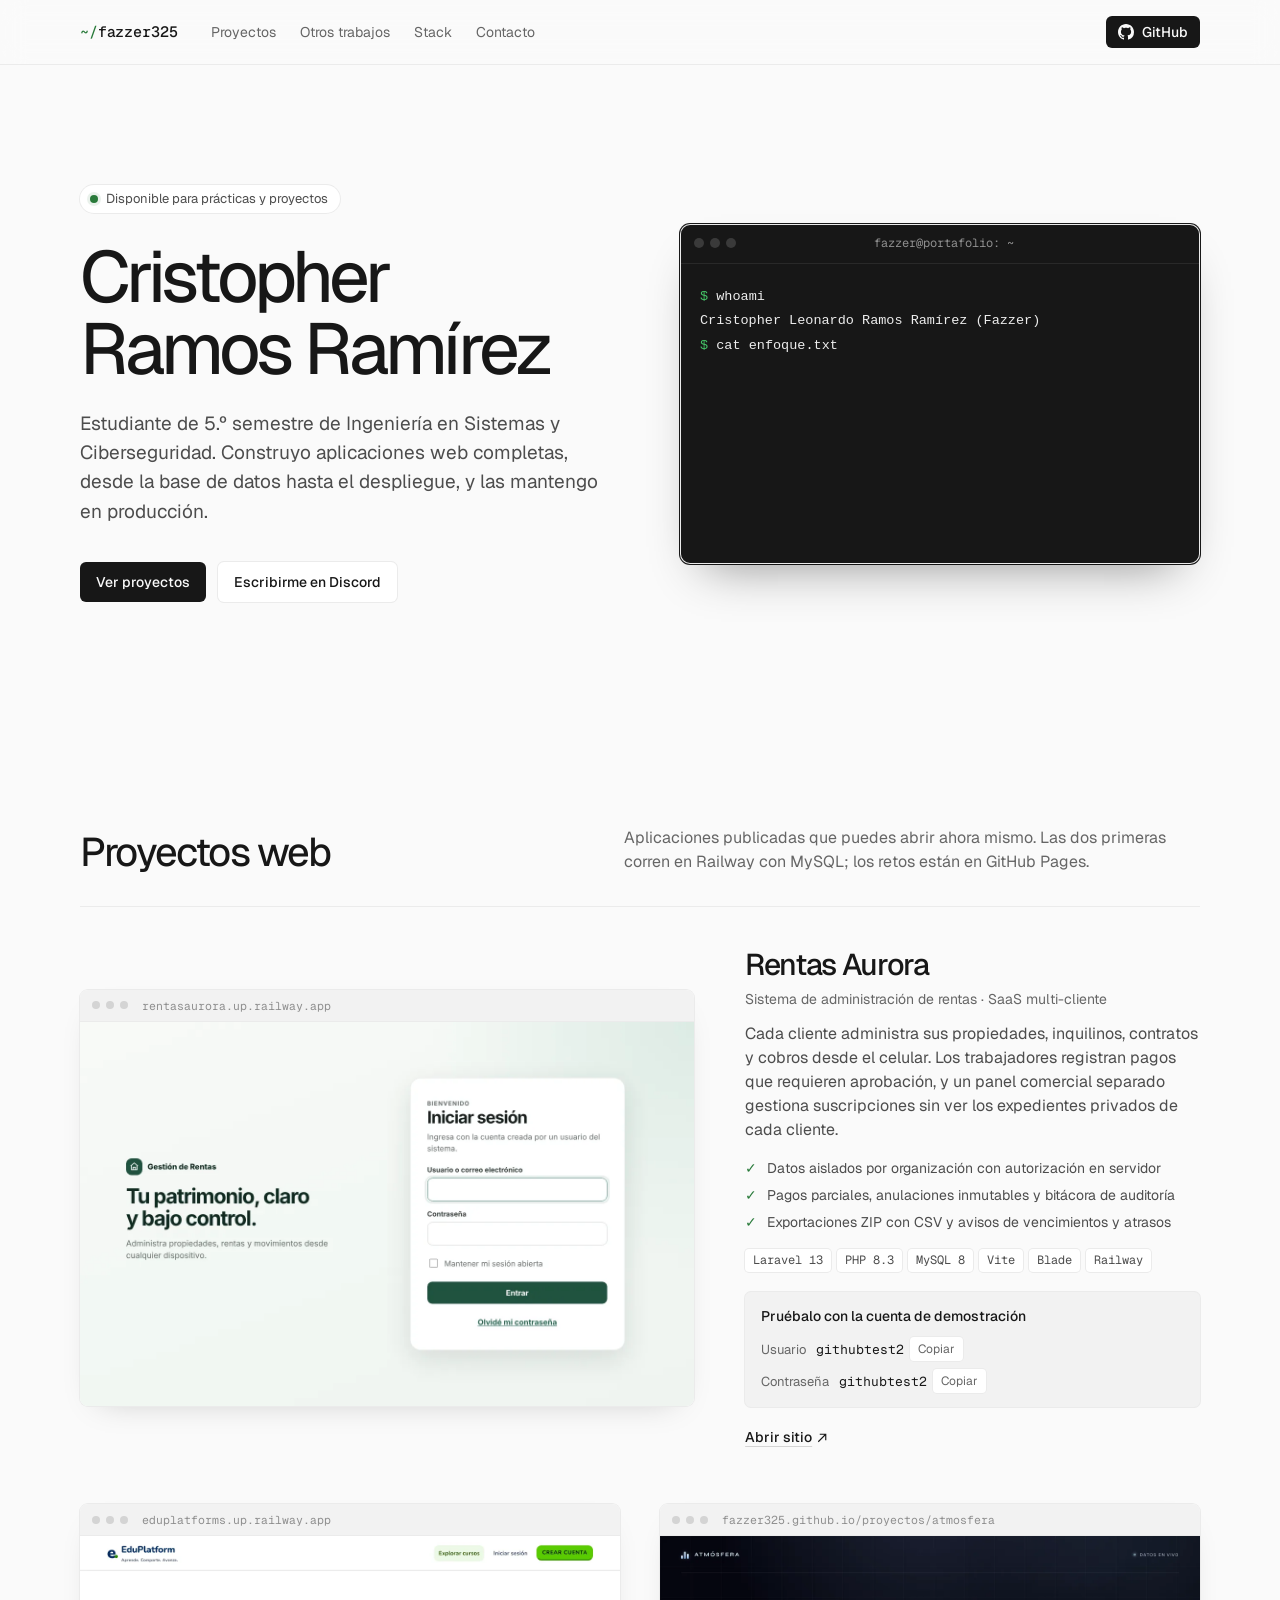
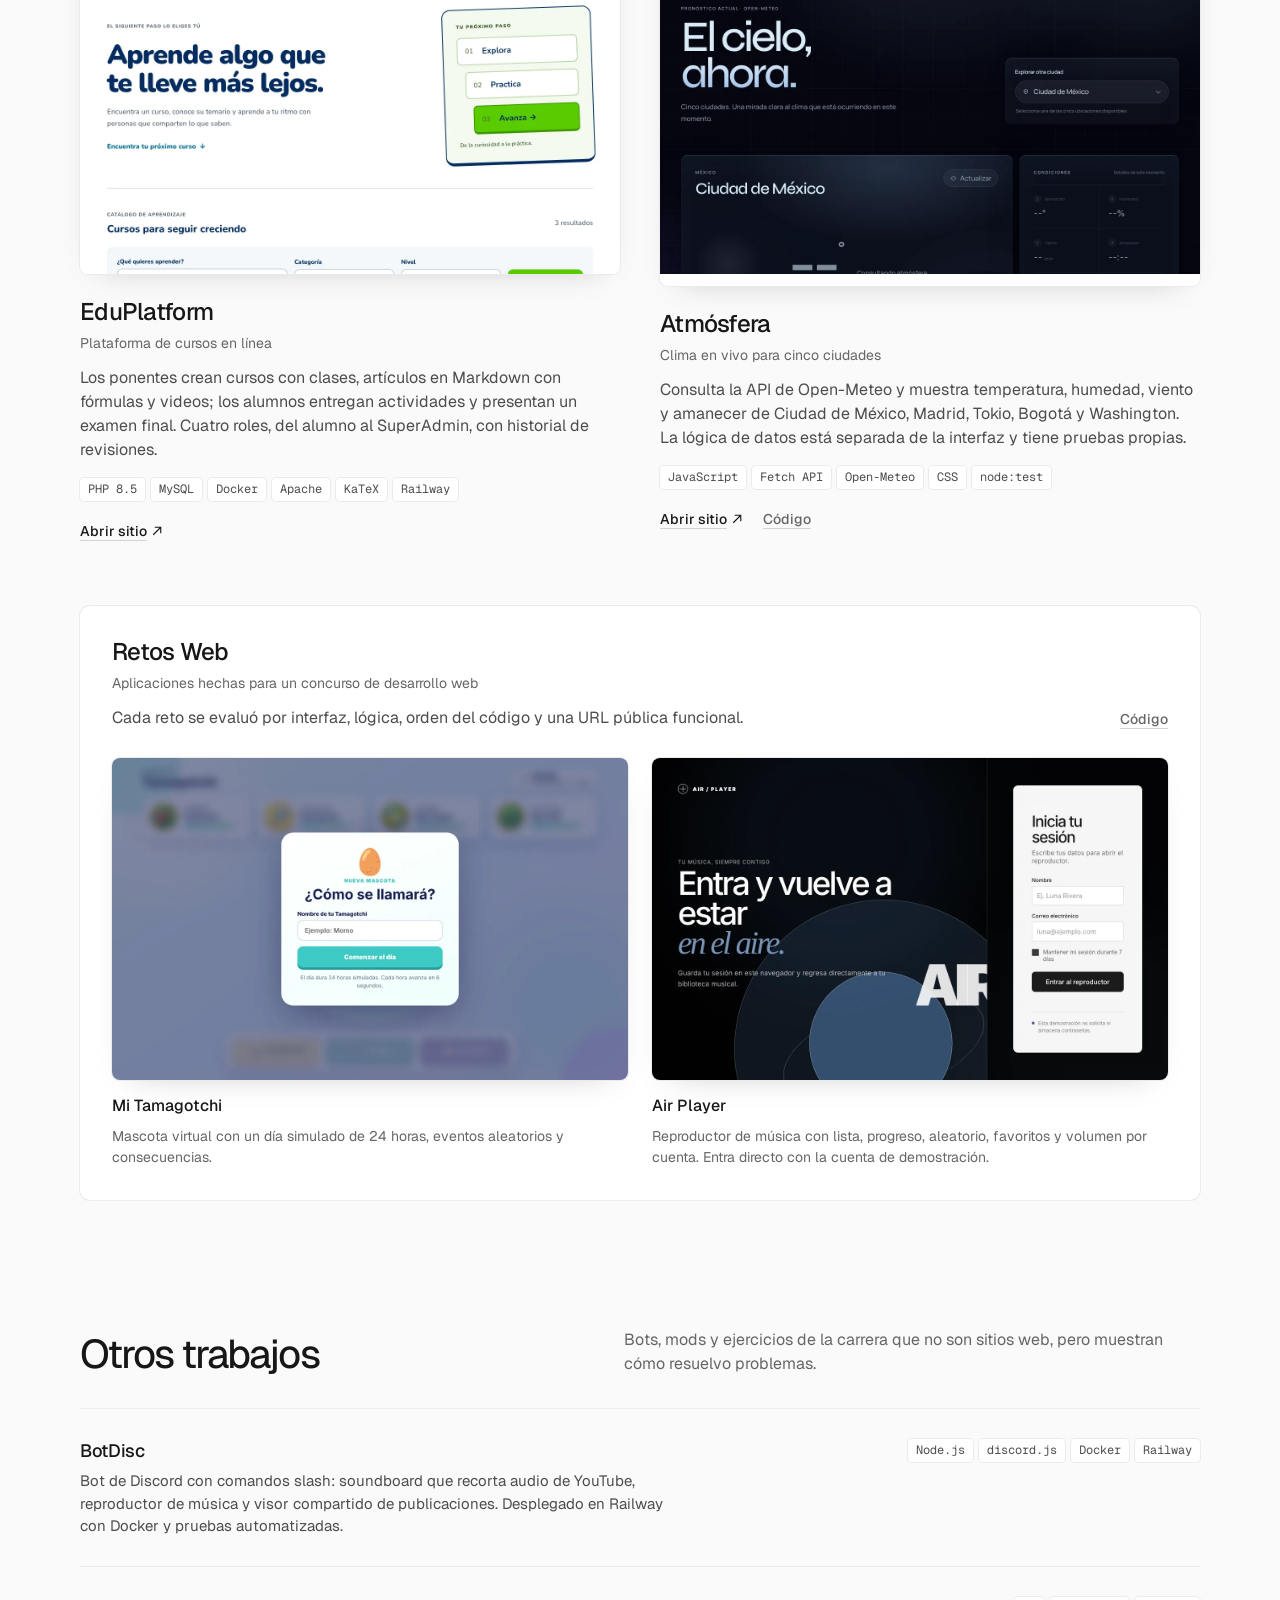
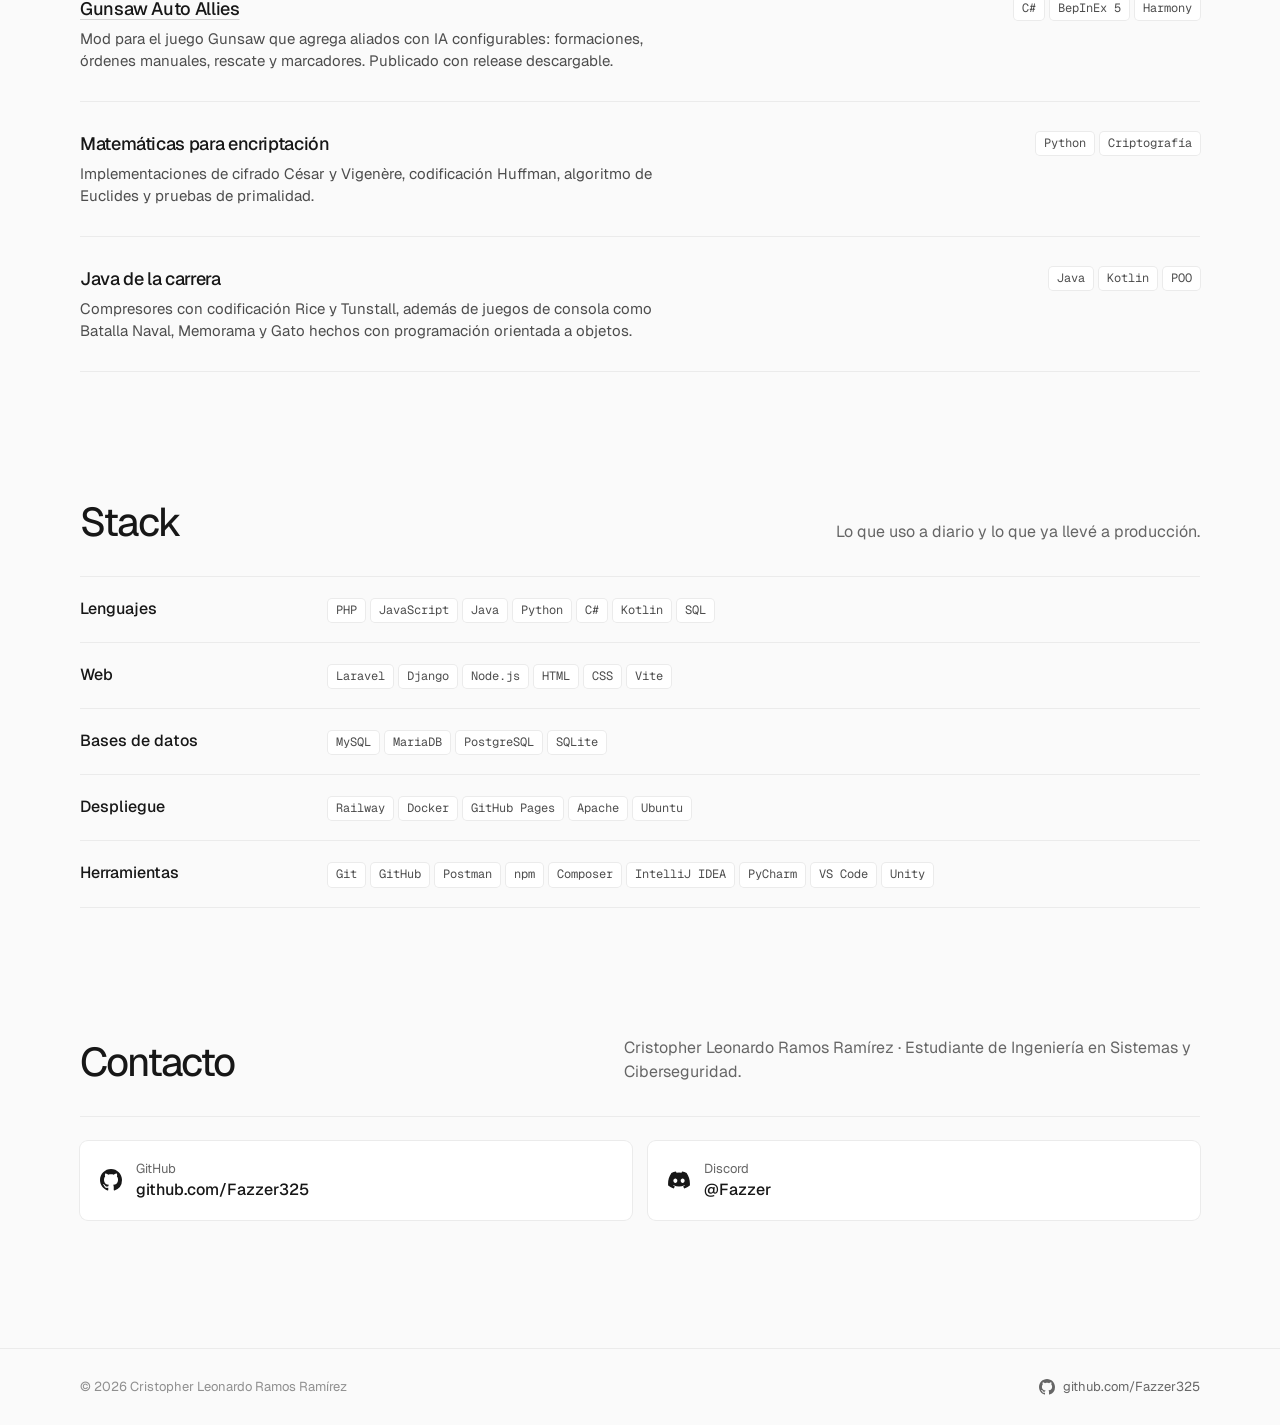
==== commit 0adab7ab: "Aplicar ajustes al portafolio: demos accesibles y contacto simplificado - Rentas Aurora: muestra la " ====
--- a/index.html
+++ b/index.html
@@ -103,9 +103,15 @@
           <ul class="tags" aria-label="Tecnologías">
             <li>Laravel 13</li><li>PHP 8.3</li><li>MySQL 8</li><li>Vite</li><li>Blade</li><li>Railway</li>
           </ul>
+          <div class="demo" aria-label="Cuenta de demostración">
+            <p class="demo__title">Pruébalo con la cuenta de demostración</p>
+            <dl class="demo__creds">
+              <div><dt>Usuario</dt><dd><code>githubtest2</code><button class="copy" type="button" data-copy="githubtest2" aria-label="Copiar usuario">Copiar</button></dd></div>
+              <div><dt>Contraseña</dt><dd><code>githubtest2</code><button class="copy" type="button" data-copy="githubtest2" aria-label="Copiar contraseña">Copiar</button></dd></div>
+            </dl>
+          </div>
           <div class="project__links">
-            <a class="link" href="https://rentasaurora.up.railway.app/" target="_blank" rel="noopener">Abrir sitio<svg class="icon" viewBox="0 0 16 16" aria-hidden="true"><path d="M5 3h8v8M13 3 3 13" fill="none" stroke="currentColor" stroke-width="1.5"/></svg></a>
-            <span class="note">Acceso solo con cuenta interna</span>
+            <a class="link" href="https://rentasaurora.up.railway.app/login" target="_blank" rel="noopener">Abrir sitio<svg class="icon" viewBox="0 0 16 16" aria-hidden="true"><path d="M5 3h8v8M13 3 3 13" fill="none" stroke="currentColor" stroke-width="1.5"/></svg></a>
           </div>
         </div>
       </article>
@@ -134,8 +140,8 @@
         </article>
 
         <article class="project">
-          <a class="shot" href="https://github.com/Fazzer325/Ambientes_Web/tree/main/src/_3Web%20Clima%20IA" target="_blank" rel="noopener" tabindex="-1" aria-hidden="true">
-            <span class="shot__bar"><i></i><i></i><i></i><span class="shot__url">atmosfera · clima en vivo</span></span>
+          <a class="shot" href="proyectos/atmosfera/" tabindex="-1" aria-hidden="true">
+            <span class="shot__bar"><i></i><i></i><i></i><span class="shot__url">fazzer325.github.io/proyectos/atmosfera</span></span>
             <img src="assets/projects/clima.webp" alt="" width="1280" height="800" loading="lazy">
           </a>
           <div class="project__body">
@@ -150,7 +156,8 @@
               <li>JavaScript</li><li>Fetch API</li><li>Open-Meteo</li><li>CSS</li><li>node:test</li>
             </ul>
             <div class="project__links">
-              <a class="link" href="https://github.com/Fazzer325/Ambientes_Web/tree/main/src/_3Web%20Clima%20IA" target="_blank" rel="noopener">Ver código<svg class="icon" viewBox="0 0 16 16" aria-hidden="true"><path d="M5 3h8v8M13 3 3 13" fill="none" stroke="currentColor" stroke-width="1.5"/></svg></a>
+              <a class="link" href="proyectos/atmosfera/">Abrir sitio<svg class="icon" viewBox="0 0 16 16" aria-hidden="true"><path d="M5 3h8v8M13 3 3 13" fill="none" stroke="currentColor" stroke-width="1.5"/></svg></a>
+              <a class="link link--muted" href="https://github.com/Fazzer325/Ambientes_Web/tree/main/src/_3Web%20Clima%20IA" target="_blank" rel="noopener">Código</a>
             </div>
           </div>
         </article>
@@ -160,14 +167,12 @@
         <div class="project__body project__body--wide">
           <div>
             <h3>Retos Web</h3>
-            <p class="project__kind">Tres aplicaciones hechas para un concurso de desarrollo web</p>
+            <p class="project__kind">Aplicaciones hechas para un concurso de desarrollo web</p>
             <p>
               Cada reto se evaluó por interfaz, lógica, orden del código y una URL pública funcional.
-              El reproductor y Matlingo guardan la sesión y las preferencias de cada usuario en el navegador.
             </p>
           </div>
           <div class="project__links">
-            <a class="link" href="https://fazzer325.github.io/Retos_Web/">Ver colección<svg class="icon" viewBox="0 0 16 16" aria-hidden="true"><path d="M5 3h8v8M13 3 3 13" fill="none" stroke="currentColor" stroke-width="1.5"/></svg></a>
             <a class="link link--muted" href="https://github.com/Fazzer325/Retos_Web" target="_blank" rel="noopener">Código</a>
           </div>
         </div>
@@ -180,17 +185,10 @@
             </a>
           </li>
           <li class="mini">
-            <a href="https://fazzer325.github.io/Retos_Web/Reproductor/">
+            <a href="proyectos/air-player/">
               <span class="shot shot--sm"><img src="assets/projects/reproductor.webp" alt="" width="1280" height="800" loading="lazy"></span>
               <strong>Air Player</strong>
-              <span>Reproductor de música con lista, progreso, aleatorio, favoritos y volumen por cuenta.</span>
-            </a>
-          </li>
-          <li class="mini">
-            <a href="https://fazzer325.github.io/Retos_Web/Matlingo/">
-              <span class="shot shot--sm"><img src="assets/projects/matlingo.webp" alt="" width="1280" height="800" loading="lazy"></span>
-              <strong>Matlingo</strong>
-              <span>Práctica de matemáticas por temas con vidas, avance y puntuación final.</span>
+              <span>Reproductor de música con lista, progreso, aleatorio, favoritos y volumen por cuenta. Entra directo con la cuenta de demostración.</span>
             </a>
           </li>
         </ul>
@@ -267,22 +265,36 @@
 
     <!-- Contacto -->
     <section id="contacto" class="section wrap contact" aria-labelledby="contacto-h">
-      <h2 id="contacto-h">¿Trabajamos juntos?</h2>
-      <p>Busco prácticas profesionales y proyectos donde pueda aportar en desarrollo web o seguridad. Escríbeme por Discord o revisa mi código en GitHub.</p>
-      <div class="hero__actions">
-        <a class="btn btn--dark" href="https://discord.com/users/437798983050723330" target="_blank" rel="noopener">
-          <svg class="icon" viewBox="0 0 24 24" aria-hidden="true"><path fill="currentColor" d="M20.32 4.37A19.8 19.8 0 0 0 15.4 2.85a13.7 13.7 0 0 0-.63 1.29 18.4 18.4 0 0 0-5.5 0 13 13 0 0 0-.64-1.29 19.7 19.7 0 0 0-4.92 1.52C.6 9.05-.24 13.6.18 18.1a19.9 19.9 0 0 0 6.03 3.05c.49-.66.92-1.36 1.29-2.1a12.9 12.9 0 0 1-2.03-.97l.5-.39a14.2 14.2 0 0 0 12.06 0l.5.39c-.65.38-1.33.71-2.04.98.37.73.8 1.43 1.29 2.09a19.8 19.8 0 0 0 6.04-3.05c.5-5.2-.84-9.72-3.5-13.73ZM8.02 15.33c-1.18 0-2.16-1.08-2.16-2.42s.96-2.42 2.16-2.42c1.21 0 2.18 1.09 2.16 2.42 0 1.34-.96 2.42-2.16 2.42Zm7.97 0c-1.18 0-2.16-1.08-2.16-2.42s.96-2.42 2.16-2.42c1.21 0 2.18 1.09 2.16 2.42 0 1.34-.95 2.42-2.16 2.42Z"/></svg>
-          Discord · @Fazzer
-        </a>
-        <a class="btn btn--ghost" href="https://github.com/Fazzer325" target="_blank" rel="noopener">github.com/Fazzer325</a>
-      </div>
+      <div class="section__head">
+        <h2 id="contacto-h">Contacto</h2>
+        <p>Cristopher Leonardo Ramos Ramírez · Estudiante de Ingeniería en Sistemas y Ciberseguridad.</p>
+      </div>
+      <ul class="contact__list">
+        <li>
+          <a class="contact__item" href="https://github.com/Fazzer325" target="_blank" rel="noopener">
+            <svg class="icon" viewBox="0 0 16 16" aria-hidden="true"><path fill="currentColor" d="M8 0C3.58 0 0 3.58 0 8c0 3.54 2.29 6.53 5.47 7.59.4.07.55-.17.55-.38 0-.19-.01-.82-.01-1.49-2.01.37-2.53-.49-2.69-.94-.09-.23-.48-.94-.82-1.13-.28-.15-.68-.52-.01-.53.63-.01 1.08.58 1.23.82.72 1.21 1.87.87 2.33.66.07-.52.28-.87.51-1.07-1.78-.2-3.64-.89-3.64-3.95 0-.87.31-1.59.82-2.15-.08-.2-.36-1.02.08-2.12 0 0 .67-.21 2.2.82.64-.18 1.32-.27 2-.27.68 0 1.36.09 2 .27 1.53-1.04 2.2-.82 2.2-.82.44 1.1.16 1.92.08 2.12.51.56.82 1.27.82 2.15 0 3.07-1.87 3.75-3.65 3.95.29.25.54.73.54 1.48 0 1.07-.01 1.93-.01 2.2 0 .21.15.46.55.38A8.013 8.013 0 0016 8c0-4.42-3.58-8-8-8z"/></svg>
+            <span class="contact__label">GitHub</span>
+            <span class="contact__value">github.com/Fazzer325</span>
+          </a>
+        </li>
+        <li>
+          <a class="contact__item" href="https://discord.com/users/437798983050723330" target="_blank" rel="noopener">
+            <svg class="icon" viewBox="0 0 24 24" aria-hidden="true"><path fill="currentColor" d="M20.32 4.37A19.8 19.8 0 0 0 15.4 2.85a13.7 13.7 0 0 0-.63 1.29 18.4 18.4 0 0 0-5.5 0 13 13 0 0 0-.64-1.29 19.7 19.7 0 0 0-4.92 1.52C.6 9.05-.24 13.6.18 18.1a19.9 19.9 0 0 0 6.03 3.05c.49-.66.92-1.36 1.29-2.1a12.9 12.9 0 0 1-2.03-.97l.5-.39a14.2 14.2 0 0 0 12.06 0l.5.39c-.65.38-1.33.71-2.04.98.37.73.8 1.43 1.29 2.09a19.8 19.8 0 0 0 6.04-3.05c.5-5.2-.84-9.72-3.5-13.73ZM8.02 15.33c-1.18 0-2.16-1.08-2.16-2.42s.96-2.42 2.16-2.42c1.21 0 2.18 1.09 2.16 2.42 0 1.34-.96 2.42-2.16 2.42Zm7.97 0c-1.18 0-2.16-1.08-2.16-2.42s.96-2.42 2.16-2.42c1.21 0 2.18 1.09 2.16 2.42 0 1.34-.95 2.42-2.16 2.42Z"/></svg>
+            <span class="contact__label">Discord</span>
+            <span class="contact__value">@Fazzer</span>
+          </a>
+        </li>
+      </ul>
     </section>
   </main>
 
   <footer class="footer">
     <div class="wrap footer__inner">
       <span>© 2026 Cristopher Leonardo Ramos Ramírez</span>
-      <span>Hecho a mano con HTML, CSS y JavaScript · Publicado en GitHub Pages</span>
+      <a class="footer__gh" href="https://github.com/Fazzer325" target="_blank" rel="noopener">
+        <svg class="icon" viewBox="0 0 16 16" aria-hidden="true"><path fill="currentColor" d="M8 0C3.58 0 0 3.58 0 8c0 3.54 2.29 6.53 5.47 7.59.4.07.55-.17.55-.38 0-.19-.01-.82-.01-1.49-2.01.37-2.53-.49-2.69-.94-.09-.23-.48-.94-.82-1.13-.28-.15-.68-.52-.01-.53.63-.01 1.08.58 1.23.82.72 1.21 1.87.87 2.33.66.07-.52.28-.87.51-1.07-1.78-.2-3.64-.89-3.64-3.95 0-.87.31-1.59.82-2.15-.08-.2-.36-1.02.08-2.12 0 0 .67-.21 2.2.82.64-.18 1.32-.27 2-.27.68 0 1.36.09 2 .27 1.53-1.04 2.2-.82 2.2-.82.44 1.1.16 1.92.08 2.12.51.56.82 1.27.82 2.15 0 3.07-1.87 3.75-3.65 3.95.29.25.54.73.54 1.48 0 1.07-.01 1.93-.01 2.2 0 .21.15.46.55.38A8.013 8.013 0 0016 8c0-4.42-3.58-8-8-8z"/></svg>
+        github.com/Fazzer325
+      </a>
     </div>
   </footer>
 
--- a/style.css
+++ b/style.css
@@ -625,7 +625,7 @@
 
 .minis {
   display: grid;
-  grid-template-columns: repeat(3, minmax(0, 1fr));
+  grid-template-columns: repeat(2, minmax(0, 1fr));
   gap: 24px;
 }
 
@@ -739,18 +739,6 @@
   padding-bottom: var(--section-gap);
 }
 
-.contact h2 {
-  font-size: clamp(36px, 6vw, 56px);
-  font-weight: 450;
-  line-height: 1.05;
-  letter-spacing: -0.055em;
-}
-
-.contact > p {
-  max-width: 36em;
-  margin-top: 16px;
-  font-size: 17px;
-}
 
 /* ---------- Footer ---------- */
 
@@ -846,3 +834,135 @@
     transition: none !important;
   }
 }
+
+/* ---------- Cuenta de demostración ---------- */
+
+.demo {
+  margin-top: 8px;
+  padding: 14px 16px;
+  border-radius: var(--radius);
+  background: var(--sunken);
+  box-shadow: 0 0 0 1px var(--hairline);
+}
+
+.demo__title {
+  color: var(--ink);
+  font-size: 14px;
+  font-weight: 500;
+}
+
+.demo__creds {
+  display: flex;
+  flex-wrap: wrap;
+  gap: 8px 28px;
+  margin: 10px 0 0;
+}
+
+.demo__creds > div {
+  display: flex;
+  align-items: center;
+  gap: 10px;
+}
+
+.demo__creds dt {
+  color: var(--muted);
+  font-size: 13px;
+}
+
+.demo__creds dd {
+  display: flex;
+  align-items: center;
+  gap: 6px;
+  margin: 0;
+}
+
+.demo__creds code {
+  font-family: var(--font-mono);
+  font-size: 13px;
+  color: var(--ink);
+}
+
+.copy {
+  height: 24px;
+  padding: 0 8px;
+  border: 0;
+  border-radius: 4px;
+  background: var(--surface);
+  box-shadow: 0 0 0 1px var(--hairline);
+  color: var(--muted);
+  font: inherit;
+  font-size: 12px;
+  cursor: pointer;
+  transition: color 0.15s ease, box-shadow 0.15s ease;
+}
+
+.copy:hover {
+  color: var(--ink);
+  box-shadow: 0 0 0 1px var(--line-strong);
+}
+
+.copy[data-copied] {
+  color: var(--accent);
+}
+
+/* ---------- Contacto ---------- */
+
+.contact__list {
+  display: grid;
+  grid-template-columns: repeat(2, minmax(0, 1fr));
+  gap: 16px;
+  margin-top: -16px;
+}
+
+.contact__item {
+  display: grid;
+  grid-template-columns: auto 1fr;
+  grid-template-rows: auto auto;
+  column-gap: 14px;
+  align-items: center;
+  padding: 18px 20px;
+  border-radius: 8px;
+  background: var(--surface);
+  box-shadow: 0 0 0 1px var(--hairline);
+  text-decoration: none;
+  transition: box-shadow 0.15s ease;
+}
+
+.contact__item:hover {
+  box-shadow: 0 0 0 1px var(--line-strong);
+}
+
+.contact__item .icon {
+  grid-row: 1 / 3;
+  width: 22px;
+  height: 22px;
+  color: var(--ink);
+}
+
+.contact__label {
+  color: var(--muted);
+  font-size: 13px;
+}
+
+.contact__value {
+  color: var(--ink);
+  font-weight: 500;
+}
+
+.footer__gh {
+  display: inline-flex;
+  align-items: center;
+  gap: 8px;
+  color: var(--muted);
+  text-decoration: none;
+}
+
+.footer__gh:hover {
+  color: var(--ink);
+}
+
+@media (max-width: 720px) {
+  .contact__list {
+    grid-template-columns: 1fr;
+  }
+}
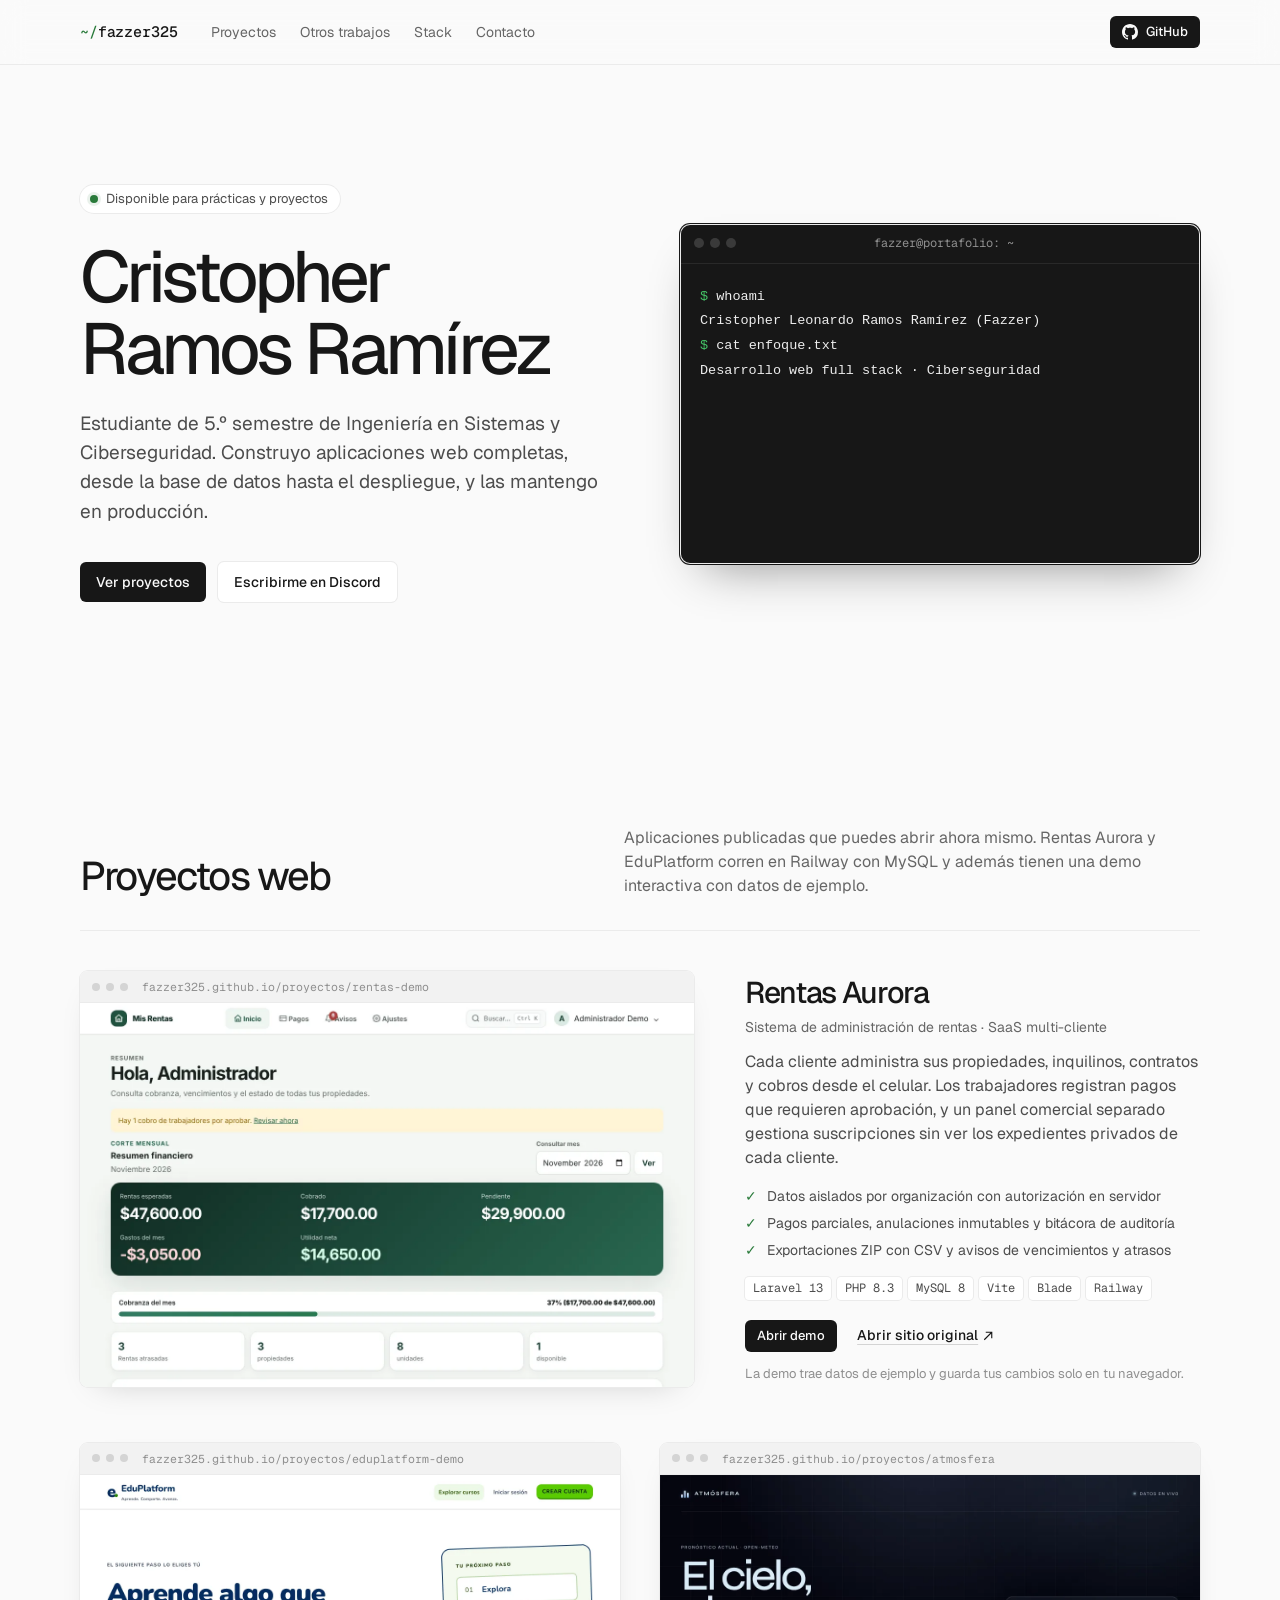
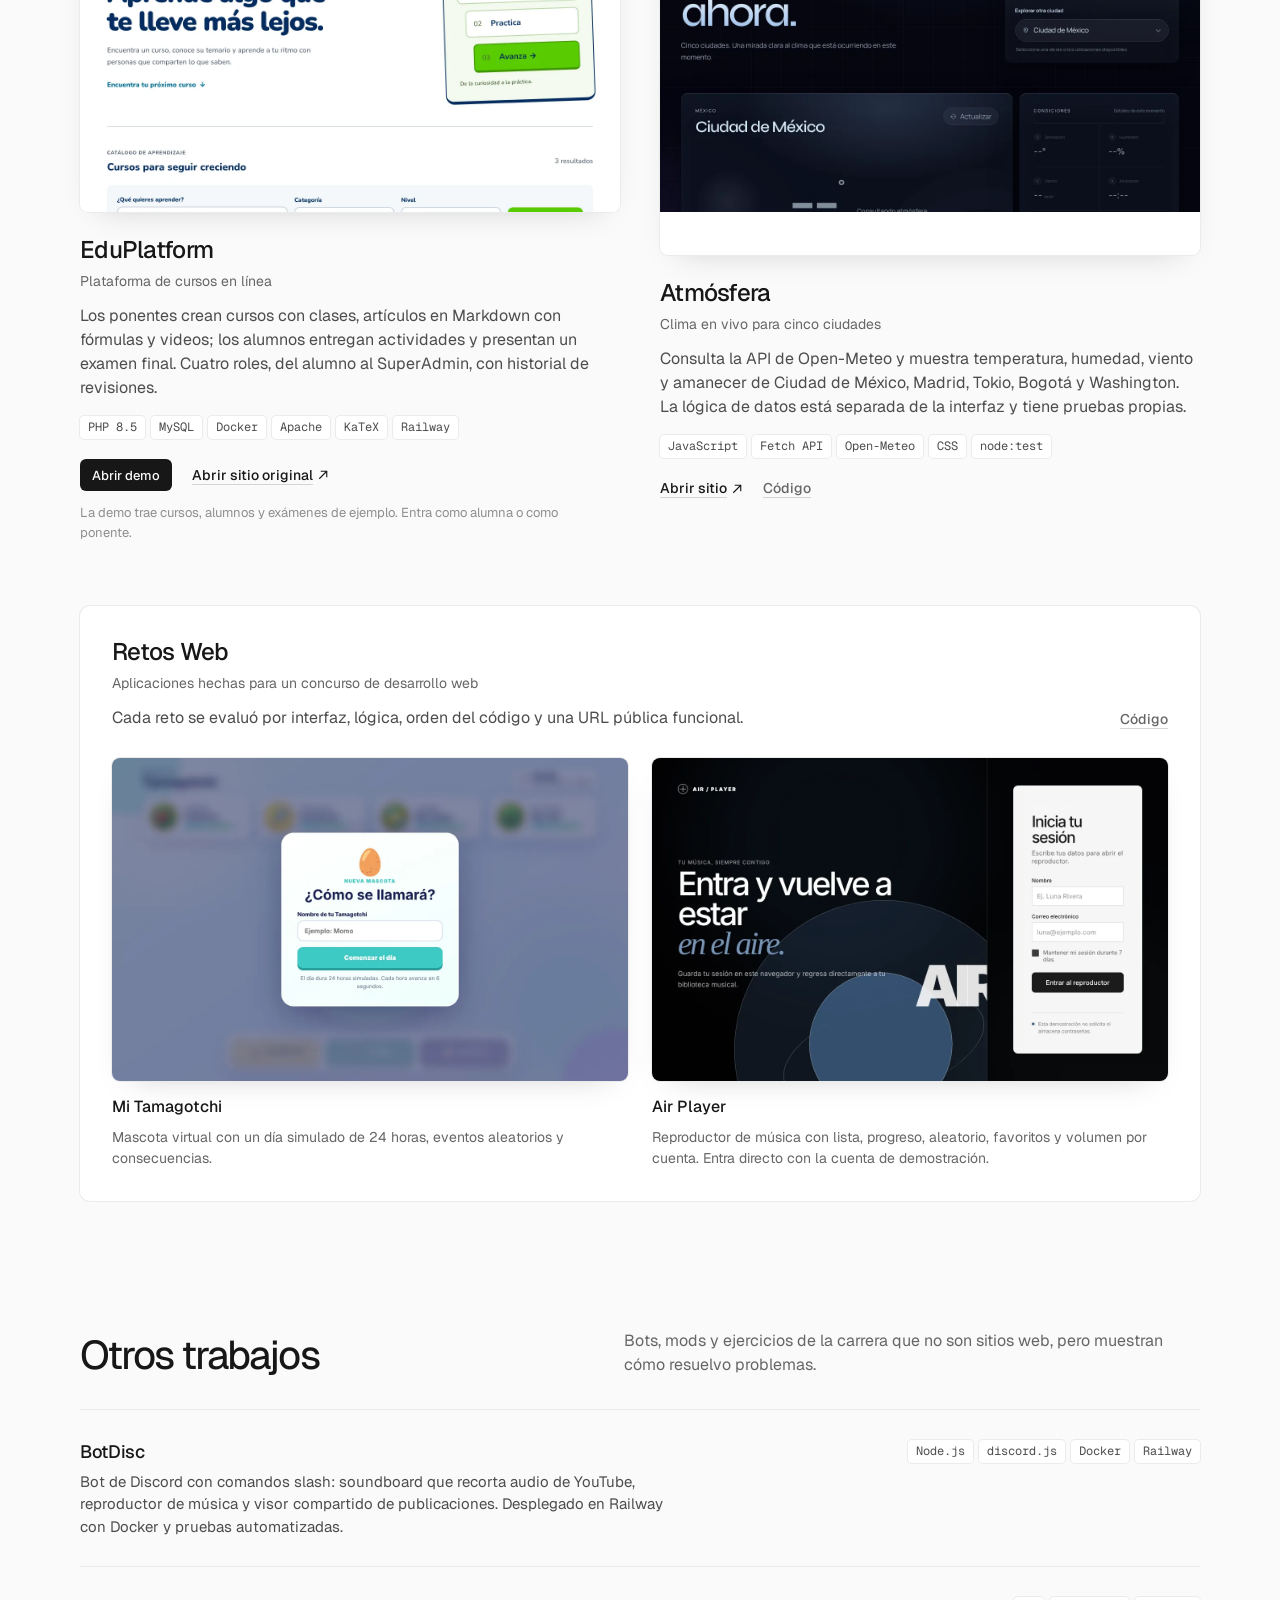
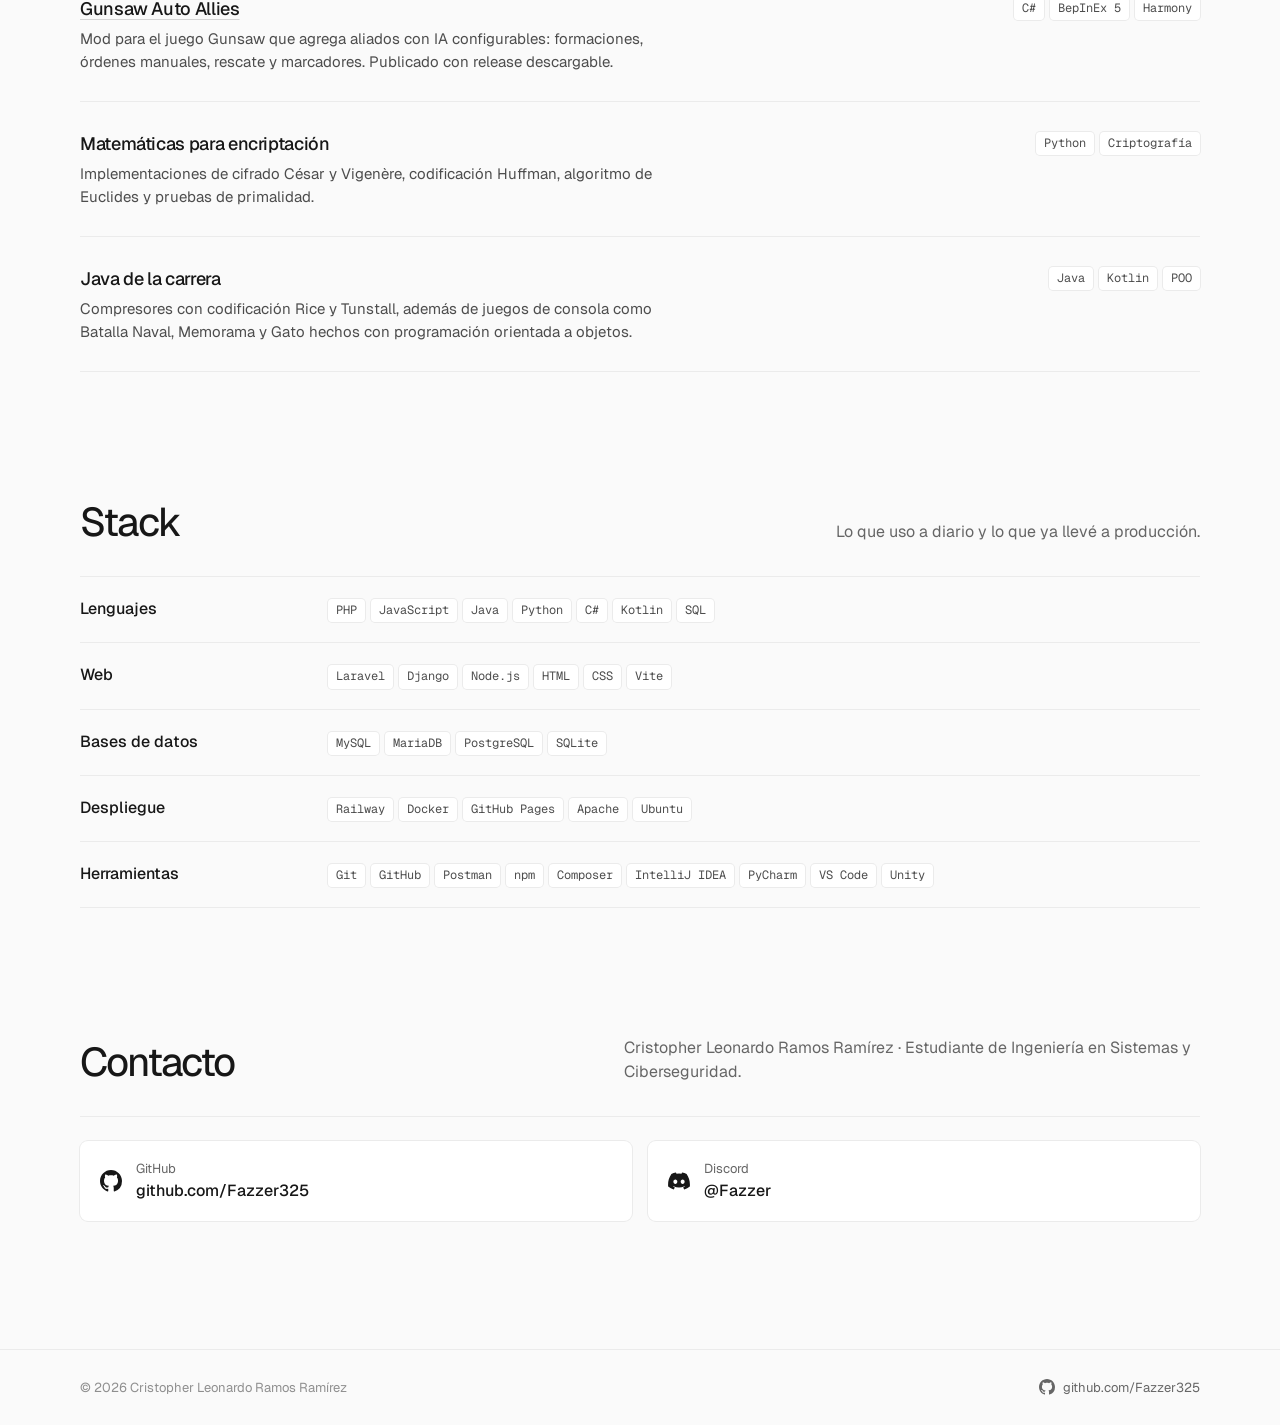
==== commit dc3a1cd3: "Agregar demos interactivas de Rentas Aurora y EduPlatform - proyectos/rentas-demo: réplica estática " ====
--- a/index.html
+++ b/index.html
@@ -79,12 +79,12 @@
     <section id="proyectos" class="section wrap" aria-labelledby="proyectos-h">
       <div class="section__head">
         <h2 id="proyectos-h">Proyectos web</h2>
-        <p>Aplicaciones publicadas que puedes abrir ahora mismo. Las dos primeras corren en Railway con MySQL; los retos están en GitHub Pages.</p>
+        <p>Aplicaciones publicadas que puedes abrir ahora mismo. Rentas Aurora y EduPlatform corren en Railway con MySQL y además tienen una demo interactiva con datos de ejemplo.</p>
       </div>
 
       <article class="project project--lead">
-        <a class="shot" href="https://rentasaurora.up.railway.app/" target="_blank" rel="noopener" tabindex="-1" aria-hidden="true">
-          <span class="shot__bar"><i></i><i></i><i></i><span class="shot__url">rentasaurora.up.railway.app</span></span>
+        <a class="shot" href="proyectos/rentas-demo/" tabindex="-1" aria-hidden="true">
+          <span class="shot__bar"><i></i><i></i><i></i><span class="shot__url">fazzer325.github.io/proyectos/rentas-demo</span></span>
           <img src="assets/projects/rentas.webp" alt="" width="1280" height="800" loading="lazy">
         </a>
         <div class="project__body">
@@ -103,23 +103,18 @@
           <ul class="tags" aria-label="Tecnologías">
             <li>Laravel 13</li><li>PHP 8.3</li><li>MySQL 8</li><li>Vite</li><li>Blade</li><li>Railway</li>
           </ul>
-          <div class="demo" aria-label="Cuenta de demostración">
-            <p class="demo__title">Pruébalo con la cuenta de demostración</p>
-            <dl class="demo__creds">
-              <div><dt>Usuario</dt><dd><code>githubtest2</code><button class="copy" type="button" data-copy="githubtest2" aria-label="Copiar usuario">Copiar</button></dd></div>
-              <div><dt>Contraseña</dt><dd><code>githubtest2</code><button class="copy" type="button" data-copy="githubtest2" aria-label="Copiar contraseña">Copiar</button></dd></div>
-            </dl>
-          </div>
           <div class="project__links">
-            <a class="link" href="https://rentasaurora.up.railway.app/login" target="_blank" rel="noopener">Abrir sitio<svg class="icon" viewBox="0 0 16 16" aria-hidden="true"><path d="M5 3h8v8M13 3 3 13" fill="none" stroke="currentColor" stroke-width="1.5"/></svg></a>
-          </div>
+            <a class="btn btn--dark btn--sm" href="proyectos/rentas-demo/">Abrir demo</a>
+            <a class="link" href="https://rentasaurora.up.railway.app/" target="_blank" rel="noopener">Abrir sitio original<svg class="icon" viewBox="0 0 16 16" aria-hidden="true"><path d="M5 3h8v8M13 3 3 13" fill="none" stroke="currentColor" stroke-width="1.5"/></svg></a>
+          </div>
+          <p class="note">La demo trae datos de ejemplo y guarda tus cambios solo en tu navegador.</p>
         </div>
       </article>
 
       <div class="grid">
         <article class="project">
-          <a class="shot" href="https://eduplatforms.up.railway.app/" target="_blank" rel="noopener" tabindex="-1" aria-hidden="true">
-            <span class="shot__bar"><i></i><i></i><i></i><span class="shot__url">eduplatforms.up.railway.app</span></span>
+          <a class="shot" href="proyectos/eduplatform-demo/" tabindex="-1" aria-hidden="true">
+            <span class="shot__bar"><i></i><i></i><i></i><span class="shot__url">fazzer325.github.io/proyectos/eduplatform-demo</span></span>
             <img src="assets/projects/eduplatform.webp" alt="" width="1280" height="800" loading="lazy">
           </a>
           <div class="project__body">
@@ -134,8 +129,10 @@
               <li>PHP 8.5</li><li>MySQL</li><li>Docker</li><li>Apache</li><li>KaTeX</li><li>Railway</li>
             </ul>
             <div class="project__links">
-              <a class="link" href="https://eduplatforms.up.railway.app/" target="_blank" rel="noopener">Abrir sitio<svg class="icon" viewBox="0 0 16 16" aria-hidden="true"><path d="M5 3h8v8M13 3 3 13" fill="none" stroke="currentColor" stroke-width="1.5"/></svg></a>
+              <a class="btn btn--dark btn--sm" href="proyectos/eduplatform-demo/">Abrir demo</a>
+              <a class="link" href="https://eduplatforms.up.railway.app/" target="_blank" rel="noopener">Abrir sitio original<svg class="icon" viewBox="0 0 16 16" aria-hidden="true"><path d="M5 3h8v8M13 3 3 13" fill="none" stroke="currentColor" stroke-width="1.5"/></svg></a>
             </div>
+            <p class="note">La demo trae cursos, alumnos y exámenes de ejemplo. Entra como alumna o como ponente.</p>
           </div>
         </article>
 
--- a/style.css
+++ b/style.css
@@ -181,6 +181,7 @@
 .btn--sm {
   height: 32px;
   padding: 0 12px;
+  font-size: 13px;
 }
 
 .btn--dark {
@@ -835,76 +836,6 @@
   }
 }
 
-/* ---------- Cuenta de demostración ---------- */
-
-.demo {
-  margin-top: 8px;
-  padding: 14px 16px;
-  border-radius: var(--radius);
-  background: var(--sunken);
-  box-shadow: 0 0 0 1px var(--hairline);
-}
-
-.demo__title {
-  color: var(--ink);
-  font-size: 14px;
-  font-weight: 500;
-}
-
-.demo__creds {
-  display: flex;
-  flex-wrap: wrap;
-  gap: 8px 28px;
-  margin: 10px 0 0;
-}
-
-.demo__creds > div {
-  display: flex;
-  align-items: center;
-  gap: 10px;
-}
-
-.demo__creds dt {
-  color: var(--muted);
-  font-size: 13px;
-}
-
-.demo__creds dd {
-  display: flex;
-  align-items: center;
-  gap: 6px;
-  margin: 0;
-}
-
-.demo__creds code {
-  font-family: var(--font-mono);
-  font-size: 13px;
-  color: var(--ink);
-}
-
-.copy {
-  height: 24px;
-  padding: 0 8px;
-  border: 0;
-  border-radius: 4px;
-  background: var(--surface);
-  box-shadow: 0 0 0 1px var(--hairline);
-  color: var(--muted);
-  font: inherit;
-  font-size: 12px;
-  cursor: pointer;
-  transition: color 0.15s ease, box-shadow 0.15s ease;
-}
-
-.copy:hover {
-  color: var(--ink);
-  box-shadow: 0 0 0 1px var(--line-strong);
-}
-
-.copy[data-copied] {
-  color: var(--accent);
-}
-
 /* ---------- Contacto ---------- */
 
 .contact__list {
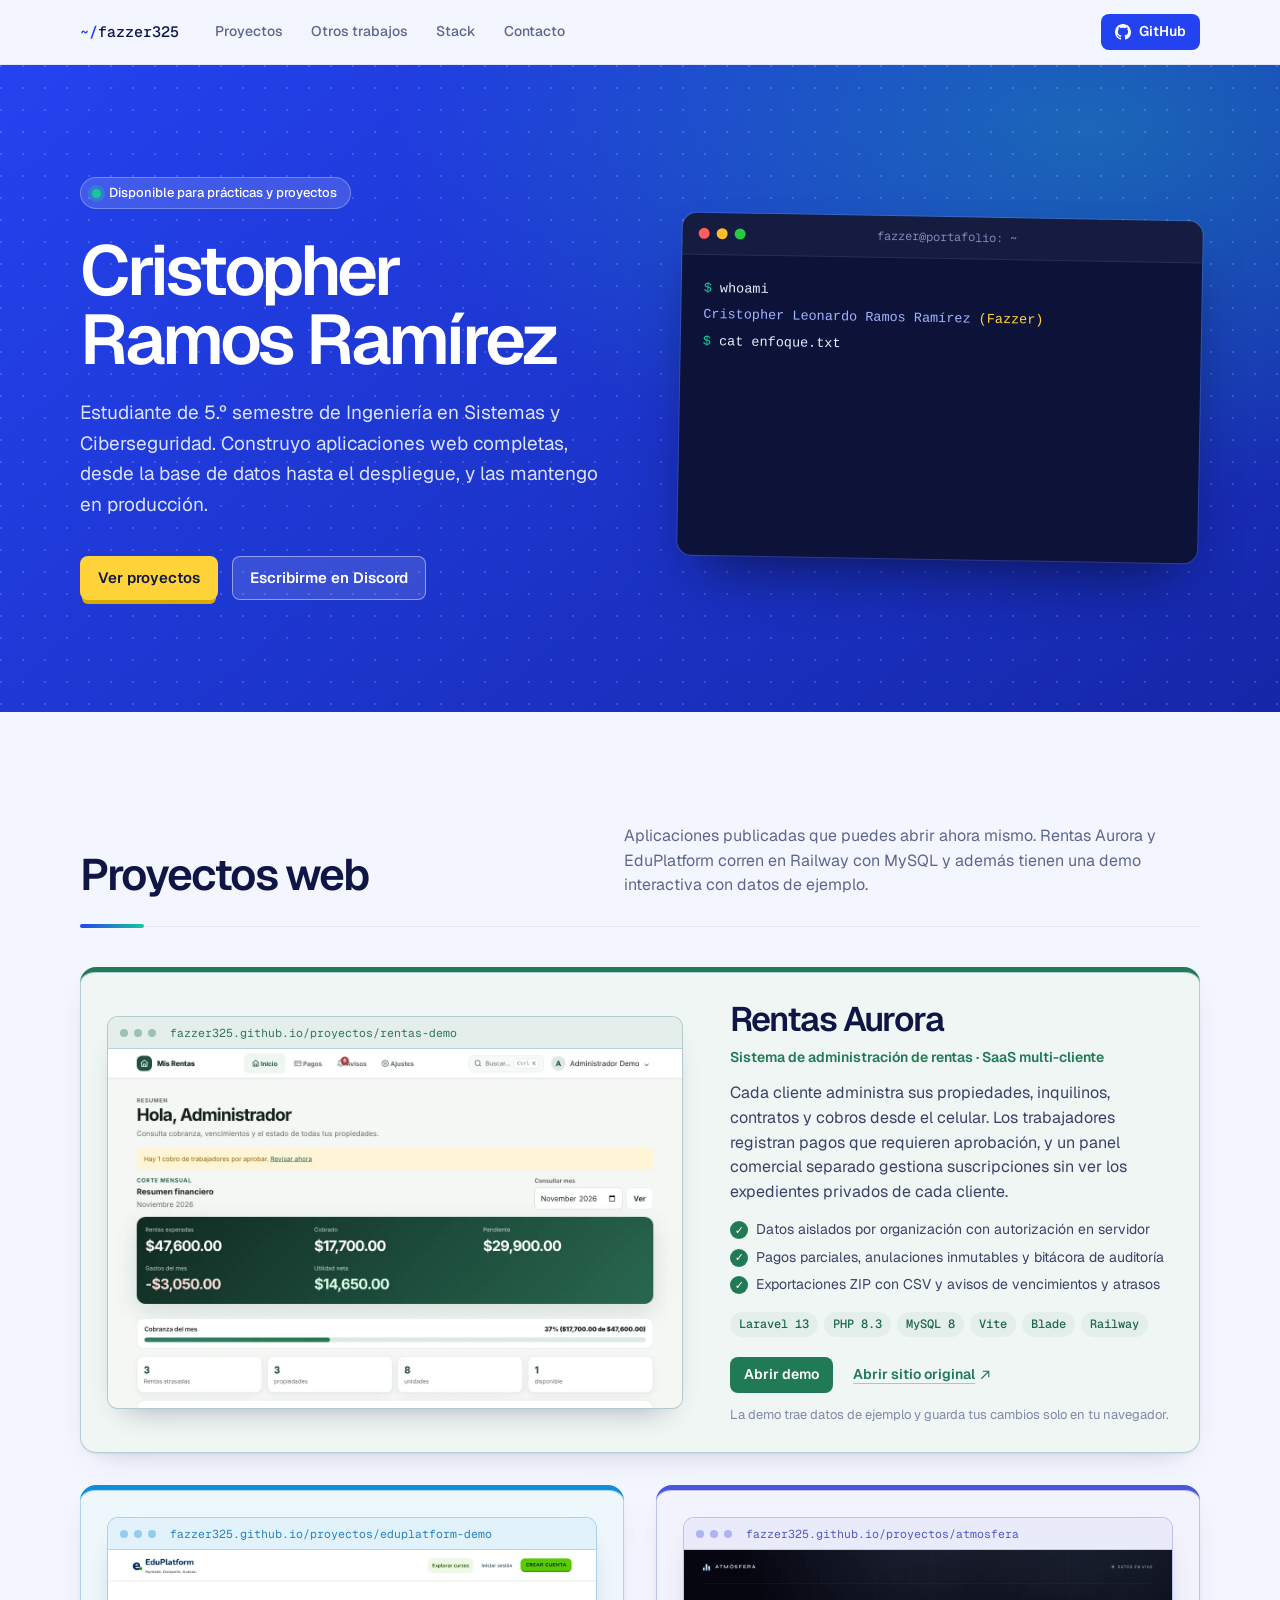
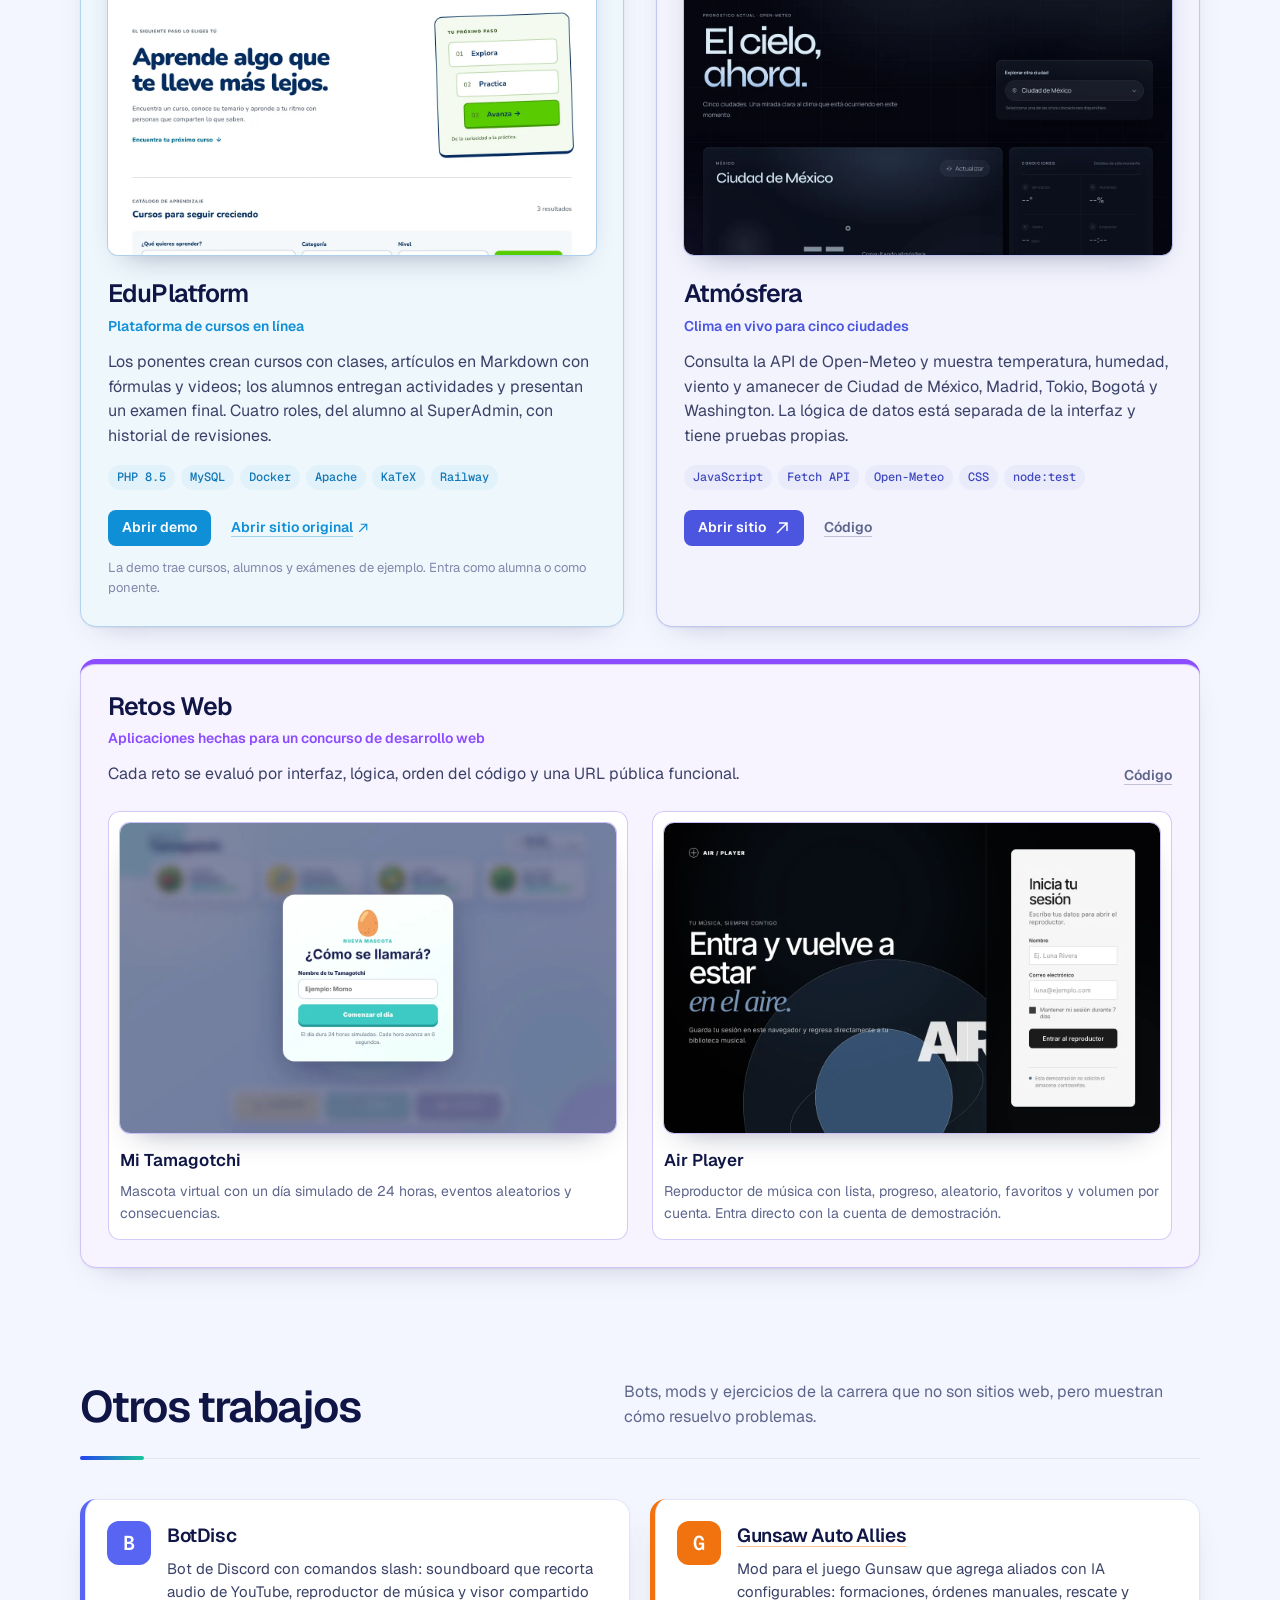
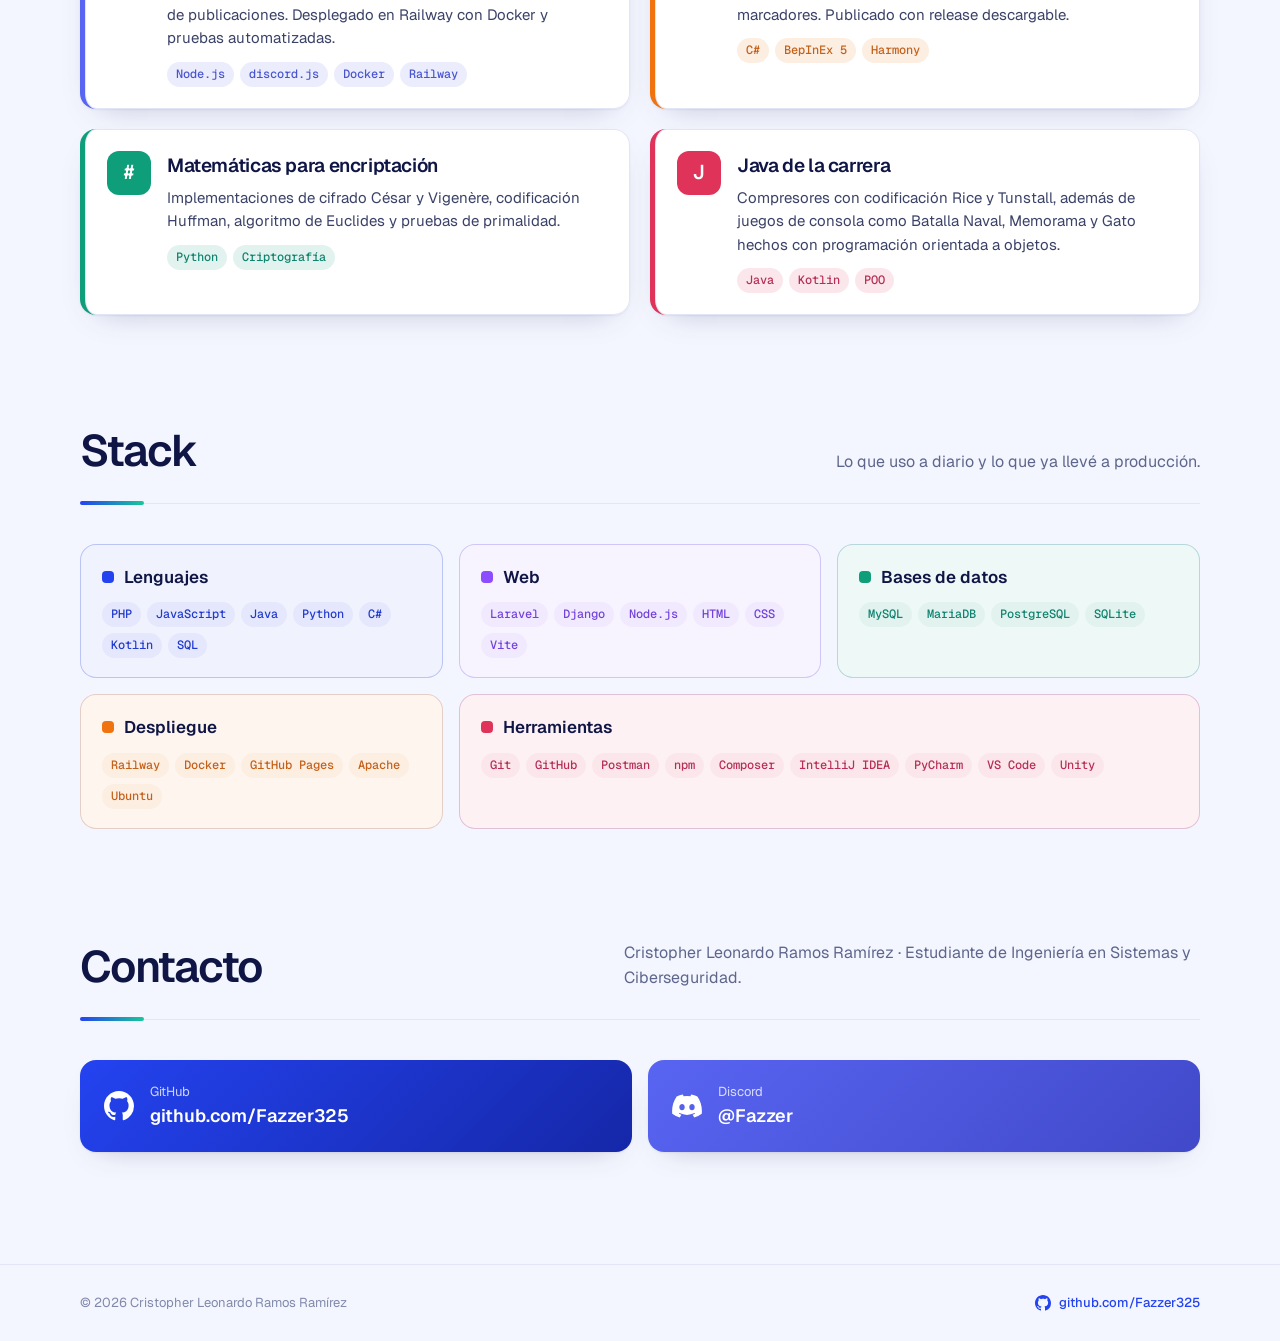
==== commit 67f6d719: "Dar más color y presencia al diseño del portafolio - Hero en una franja azul cobalto con patrón de p" ====
--- a/index.html
+++ b/index.html
@@ -5,8 +5,7 @@
   <meta name="viewport" content="width=device-width, initial-scale=1">
   <title>Cristopher Ramos · Portafolio</title>
   <meta name="description" content="Portafolio de Cristopher Leonardo Ramos Ramírez (Fazzer325), estudiante de Ingeniería en Sistemas y Ciberseguridad. Aplicaciones web con Laravel, PHP, JavaScript y MySQL desplegadas en Railway.">
-  <meta name="theme-color" content="#fafafa" media="(prefers-color-scheme: light)">
-  <meta name="theme-color" content="#000000" media="(prefers-color-scheme: dark)">
+  <meta name="theme-color" content="#2443f0">
   <meta property="og:title" content="Cristopher Ramos · Portafolio">
   <meta property="og:description" content="Estudiante de Ingeniería en Sistemas y Ciberseguridad. Aplicaciones web, bots y herramientas.">
   <meta property="og:type" content="website">
@@ -33,7 +32,7 @@
           <li><a href="#contacto">Contacto</a></li>
         </ul>
       </nav>
-      <a class="btn btn--dark btn--sm nav__cta" href="https://github.com/Fazzer325" target="_blank" rel="noopener">
+      <a class="btn btn--primary btn--sm nav__cta" href="https://github.com/Fazzer325" target="_blank" rel="noopener">
         <svg class="icon" viewBox="0 0 16 16" aria-hidden="true"><path fill="currentColor" d="M8 0C3.58 0 0 3.58 0 8c0 3.54 2.29 6.53 5.47 7.59.4.07.55-.17.55-.38 0-.19-.01-.82-.01-1.49-2.01.37-2.53-.49-2.69-.94-.09-.23-.48-.94-.82-1.13-.28-.15-.68-.52-.01-.53.63-.01 1.08.58 1.23.82.72 1.21 1.87.87 2.33.66.07-.52.28-.87.51-1.07-1.78-.2-3.64-.89-3.64-3.95 0-.87.31-1.59.82-2.15-.08-.2-.36-1.02.08-2.12 0 0 .67-.21 2.2.82.64-.18 1.32-.27 2-.27.68 0 1.36.09 2 .27 1.53-1.04 2.2-.82 2.2-.82.44 1.1.16 1.92.08 2.12.51.56.82 1.27.82 2.15 0 3.07-1.87 3.75-3.65 3.95.29.25.54.73.54 1.48 0 1.07-.01 1.93-.01 2.2 0 .21.15.46.55.38A8.013 8.013 0 0016 8c0-4.42-3.58-8-8-8z"/></svg>
         GitHub
       </a>
@@ -42,7 +41,8 @@
 
   <main id="inicio">
     <!-- Hero -->
-    <section class="hero wrap">
+    <section class="hero">
+      <div class="wrap hero__inner">
       <div class="hero__text">
         <p class="status"><span class="status__dot" aria-hidden="true"></span>Disponible para prácticas y proyectos</p>
         <h1 class="hero__title">Cristopher<br>Ramos Ramírez</h1>
@@ -52,8 +52,8 @@
           y las mantengo en producción.
         </p>
         <div class="hero__actions">
-          <a class="btn btn--dark" href="#proyectos">Ver proyectos</a>
-          <a class="btn btn--ghost" href="https://discord.com/users/437798983050723330" target="_blank" rel="noopener">Escribirme en Discord</a>
+          <a class="btn btn--sun" href="#proyectos">Ver proyectos</a>
+          <a class="btn btn--onhero" href="https://discord.com/users/437798983050723330" target="_blank" rel="noopener">Escribirme en Discord</a>
         </div>
       </div>
 
@@ -63,15 +63,16 @@
           <span class="term__title">fazzer@portafolio: ~</span>
         </div>
         <pre class="term__body" aria-hidden="true"><code id="term-output"><span class="p">$</span> whoami
-Cristopher Leonardo Ramos Ramírez (Fazzer)
+<span class="o">Cristopher Leonardo Ramos Ramírez</span> <span class="y">(Fazzer)</span>
 <span class="p">$</span> cat enfoque.txt
-Desarrollo web full stack · Ciberseguridad
+<span class="o">Desarrollo web full stack · </span><span class="k">Ciberseguridad</span>
 <span class="p">$</span> ls stack/
-php  laravel  javascript  java  python  mysql
+<span class="y">php  laravel  javascript</span>  <span class="o">java  python  mysql</span>
 <span class="p">$</span> railway status
-<span class="ok">✓</span> rentasaurora.up.railway.app   online
-<span class="ok">✓</span> eduplatforms.up.railway.app   online
+<span class="ok">✓</span> <span class="o">rentasaurora.up.railway.app</span>   <span class="ok">online</span>
+<span class="ok">✓</span> <span class="o">eduplatforms.up.railway.app</span>   <span class="ok">online</span>
 <span class="p">$</span> <span class="cursor"></span></code></pre>
+      </div>
       </div>
     </section>
 
@@ -82,7 +83,7 @@
         <p>Aplicaciones publicadas que puedes abrir ahora mismo. Rentas Aurora y EduPlatform corren en Railway con MySQL y además tienen una demo interactiva con datos de ejemplo.</p>
       </div>
 
-      <article class="project project--lead">
+      <article class="project project--lead p-rentas">
         <a class="shot" href="proyectos/rentas-demo/" tabindex="-1" aria-hidden="true">
           <span class="shot__bar"><i></i><i></i><i></i><span class="shot__url">fazzer325.github.io/proyectos/rentas-demo</span></span>
           <img src="assets/projects/rentas.webp" alt="" width="1280" height="800" loading="lazy">
@@ -104,7 +105,7 @@
             <li>Laravel 13</li><li>PHP 8.3</li><li>MySQL 8</li><li>Vite</li><li>Blade</li><li>Railway</li>
           </ul>
           <div class="project__links">
-            <a class="btn btn--dark btn--sm" href="proyectos/rentas-demo/">Abrir demo</a>
+            <a class="btn btn--project btn--sm" href="proyectos/rentas-demo/">Abrir demo</a>
             <a class="link" href="https://rentasaurora.up.railway.app/" target="_blank" rel="noopener">Abrir sitio original<svg class="icon" viewBox="0 0 16 16" aria-hidden="true"><path d="M5 3h8v8M13 3 3 13" fill="none" stroke="currentColor" stroke-width="1.5"/></svg></a>
           </div>
           <p class="note">La demo trae datos de ejemplo y guarda tus cambios solo en tu navegador.</p>
@@ -112,7 +113,7 @@
       </article>
 
       <div class="grid">
-        <article class="project">
+        <article class="project project--card p-edu">
           <a class="shot" href="proyectos/eduplatform-demo/" tabindex="-1" aria-hidden="true">
             <span class="shot__bar"><i></i><i></i><i></i><span class="shot__url">fazzer325.github.io/proyectos/eduplatform-demo</span></span>
             <img src="assets/projects/eduplatform.webp" alt="" width="1280" height="800" loading="lazy">
@@ -129,14 +130,14 @@
               <li>PHP 8.5</li><li>MySQL</li><li>Docker</li><li>Apache</li><li>KaTeX</li><li>Railway</li>
             </ul>
             <div class="project__links">
-              <a class="btn btn--dark btn--sm" href="proyectos/eduplatform-demo/">Abrir demo</a>
+              <a class="btn btn--project btn--sm" href="proyectos/eduplatform-demo/">Abrir demo</a>
               <a class="link" href="https://eduplatforms.up.railway.app/" target="_blank" rel="noopener">Abrir sitio original<svg class="icon" viewBox="0 0 16 16" aria-hidden="true"><path d="M5 3h8v8M13 3 3 13" fill="none" stroke="currentColor" stroke-width="1.5"/></svg></a>
             </div>
             <p class="note">La demo trae cursos, alumnos y exámenes de ejemplo. Entra como alumna o como ponente.</p>
           </div>
         </article>
 
-        <article class="project">
+        <article class="project project--card p-atmos">
           <a class="shot" href="proyectos/atmosfera/" tabindex="-1" aria-hidden="true">
             <span class="shot__bar"><i></i><i></i><i></i><span class="shot__url">fazzer325.github.io/proyectos/atmosfera</span></span>
             <img src="assets/projects/clima.webp" alt="" width="1280" height="800" loading="lazy">
@@ -153,14 +154,14 @@
               <li>JavaScript</li><li>Fetch API</li><li>Open-Meteo</li><li>CSS</li><li>node:test</li>
             </ul>
             <div class="project__links">
-              <a class="link" href="proyectos/atmosfera/">Abrir sitio<svg class="icon" viewBox="0 0 16 16" aria-hidden="true"><path d="M5 3h8v8M13 3 3 13" fill="none" stroke="currentColor" stroke-width="1.5"/></svg></a>
+              <a class="btn btn--project btn--sm" href="proyectos/atmosfera/">Abrir sitio<svg class="icon" viewBox="0 0 16 16" aria-hidden="true"><path d="M5 3h8v8M13 3 3 13" fill="none" stroke="currentColor" stroke-width="1.5"/></svg></a>
               <a class="link link--muted" href="https://github.com/Fazzer325/Ambientes_Web/tree/main/src/_3Web%20Clima%20IA" target="_blank" rel="noopener">Código</a>
             </div>
           </div>
         </article>
       </div>
 
-      <article class="project project--set">
+      <article class="project project--set p-retos">
         <div class="project__body project__body--wide">
           <div>
             <h3>Retos Web</h3>
@@ -199,28 +200,32 @@
         <p>Bots, mods y ejercicios de la carrera que no son sitios web, pero muestran cómo resuelvo problemas.</p>
       </div>
       <ul class="rows">
-        <li class="row">
+        <li class="row w-discord">
+          <span class="row__icon" aria-hidden="true">B</span>
           <div class="row__main">
             <h3>BotDisc</h3>
             <p>Bot de Discord con comandos slash: soundboard que recorta audio de YouTube, reproductor de música y visor compartido de publicaciones. Desplegado en Railway con Docker y pruebas automatizadas.</p>
           </div>
           <ul class="tags" aria-label="Tecnologías"><li>Node.js</li><li>discord.js</li><li>Docker</li><li>Railway</li></ul>
         </li>
-        <li class="row">
+        <li class="row w-game">
+          <span class="row__icon" aria-hidden="true">G</span>
           <div class="row__main">
             <h3><a href="https://github.com/Fazzer325/Gunsaw-Auto-Allies" target="_blank" rel="noopener">Gunsaw Auto Allies</a></h3>
             <p>Mod para el juego Gunsaw que agrega aliados con IA configurables: formaciones, órdenes manuales, rescate y marcadores. Publicado con release descargable.</p>
           </div>
           <ul class="tags" aria-label="Tecnologías"><li>C#</li><li>BepInEx 5</li><li>Harmony</li></ul>
         </li>
-        <li class="row">
+        <li class="row w-crypto">
+          <span class="row__icon" aria-hidden="true">#</span>
           <div class="row__main">
             <h3>Matemáticas para encriptación</h3>
             <p>Implementaciones de cifrado César y Vigenère, codificación Huffman, algoritmo de Euclides y pruebas de primalidad.</p>
           </div>
           <ul class="tags" aria-label="Tecnologías"><li>Python</li><li>Criptografía</li></ul>
         </li>
-        <li class="row">
+        <li class="row w-java">
+          <span class="row__icon" aria-hidden="true">J</span>
           <div class="row__main">
             <h3>Java de la carrera</h3>
             <p>Compresores con codificación Rice y Tunstall, además de juegos de consola como Batalla Naval, Memorama y Gato hechos con programación orientada a objetos.</p>
@@ -237,23 +242,23 @@
         <p>Lo que uso a diario y lo que ya llevé a producción.</p>
       </div>
       <dl class="stack">
-        <div class="stack__row">
+        <div class="stack__row s-lang">
           <dt>Lenguajes</dt>
           <dd><ul class="tags"><li>PHP</li><li>JavaScript</li><li>Java</li><li>Python</li><li>C#</li><li>Kotlin</li><li>SQL</li></ul></dd>
         </div>
-        <div class="stack__row">
+        <div class="stack__row s-web">
           <dt>Web</dt>
           <dd><ul class="tags"><li>Laravel</li><li>Django</li><li>Node.js</li><li>HTML</li><li>CSS</li><li>Vite</li></ul></dd>
         </div>
-        <div class="stack__row">
+        <div class="stack__row s-db">
           <dt>Bases de datos</dt>
           <dd><ul class="tags"><li>MySQL</li><li>MariaDB</li><li>PostgreSQL</li><li>SQLite</li></ul></dd>
         </div>
-        <div class="stack__row">
+        <div class="stack__row s-deploy">
           <dt>Despliegue</dt>
           <dd><ul class="tags"><li>Railway</li><li>Docker</li><li>GitHub Pages</li><li>Apache</li><li>Ubuntu</li></ul></dd>
         </div>
-        <div class="stack__row">
+        <div class="stack__row s-tools">
           <dt>Herramientas</dt>
           <dd><ul class="tags"><li>Git</li><li>GitHub</li><li>Postman</li><li>npm</li><li>Composer</li><li>IntelliJ IDEA</li><li>PyCharm</li><li>VS Code</li><li>Unity</li></ul></dd>
         </div>
@@ -268,14 +273,14 @@
       </div>
       <ul class="contact__list">
         <li>
-          <a class="contact__item" href="https://github.com/Fazzer325" target="_blank" rel="noopener">
+          <a class="contact__item contact__item--gh" href="https://github.com/Fazzer325" target="_blank" rel="noopener">
             <svg class="icon" viewBox="0 0 16 16" aria-hidden="true"><path fill="currentColor" d="M8 0C3.58 0 0 3.58 0 8c0 3.54 2.29 6.53 5.47 7.59.4.07.55-.17.55-.38 0-.19-.01-.82-.01-1.49-2.01.37-2.53-.49-2.69-.94-.09-.23-.48-.94-.82-1.13-.28-.15-.68-.52-.01-.53.63-.01 1.08.58 1.23.82.72 1.21 1.87.87 2.33.66.07-.52.28-.87.51-1.07-1.78-.2-3.64-.89-3.64-3.95 0-.87.31-1.59.82-2.15-.08-.2-.36-1.02.08-2.12 0 0 .67-.21 2.2.82.64-.18 1.32-.27 2-.27.68 0 1.36.09 2 .27 1.53-1.04 2.2-.82 2.2-.82.44 1.1.16 1.92.08 2.12.51.56.82 1.27.82 2.15 0 3.07-1.87 3.75-3.65 3.95.29.25.54.73.54 1.48 0 1.07-.01 1.93-.01 2.2 0 .21.15.46.55.38A8.013 8.013 0 0016 8c0-4.42-3.58-8-8-8z"/></svg>
             <span class="contact__label">GitHub</span>
             <span class="contact__value">github.com/Fazzer325</span>
           </a>
         </li>
         <li>
-          <a class="contact__item" href="https://discord.com/users/437798983050723330" target="_blank" rel="noopener">
+          <a class="contact__item contact__item--dc" href="https://discord.com/users/437798983050723330" target="_blank" rel="noopener">
             <svg class="icon" viewBox="0 0 24 24" aria-hidden="true"><path fill="currentColor" d="M20.32 4.37A19.8 19.8 0 0 0 15.4 2.85a13.7 13.7 0 0 0-.63 1.29 18.4 18.4 0 0 0-5.5 0 13 13 0 0 0-.64-1.29 19.7 19.7 0 0 0-4.92 1.52C.6 9.05-.24 13.6.18 18.1a19.9 19.9 0 0 0 6.03 3.05c.49-.66.92-1.36 1.29-2.1a12.9 12.9 0 0 1-2.03-.97l.5-.39a14.2 14.2 0 0 0 12.06 0l.5.39c-.65.38-1.33.71-2.04.98.37.73.8 1.43 1.29 2.09a19.8 19.8 0 0 0 6.04-3.05c.5-5.2-.84-9.72-3.5-13.73ZM8.02 15.33c-1.18 0-2.16-1.08-2.16-2.42s.96-2.42 2.16-2.42c1.21 0 2.18 1.09 2.16 2.42 0 1.34-.96 2.42-2.16 2.42Zm7.97 0c-1.18 0-2.16-1.08-2.16-2.42s.96-2.42 2.16-2.42c1.21 0 2.18 1.09 2.16 2.42 0 1.34-.95 2.42-2.16 2.42Z"/></svg>
             <span class="contact__label">Discord</span>
             <span class="contact__value">@Fazzer</span>
--- a/style.css
+++ b/style.css
@@ -1,76 +1,117 @@
 /*
   Portafolio · Cristopher Ramos
-  Dirección visual basada en el estilo "Typeset terminal on white paper"
-  (Vercel) de styles.refero.design: monocromo, líneas finas, Geist Sans + Geist Mono
-  y un único acento verde de terminal.
+  Base tipográfica del estilo "Typeset terminal on white paper" (Refero / Vercel):
+  Geist Sans + Geist Mono, líneas finas y una terminal como pieza central.
+  Sobre esa base, cada proyecto lleva el color de su propia aplicación
+  y el hero vive en una franja azul cobalto.
 */
 
 :root {
-  --paper: #fafafa;
+  --paper: #f4f6ff;
   --surface: #ffffff;
-  --sunken: #f2f2f2;
-  --hairline: #ebebeb;
-  --line-strong: #d4d4d4;
-  --ink: #171717;
-  --body: #4d4d4d;
-  --muted: #666666;
-  --faint: #8f8f8f;
-  --accent: #297a3a;
-  --accent-soft: rgba(41, 122, 58, 0.1);
-  --term-bg: #171717;
-  --term-ink: #ededed;
-  --term-muted: #8f8f8f;
-  --term-accent: #45c467;
-  --btn-dark-bg: #171717;
-  --btn-dark-ink: #fafafa;
+  --sunken: #eef1fd;
+  --hairline: #e1e5f6;
+  --line-strong: #c9cfea;
+  --ink: #0f1645;
+  --body: #3b4268;
+  --muted: #5e668c;
+  --faint: #8189ab;
+
+  --cobalt: #2443f0;
+  --cobalt-deep: #1527a8;
+  --sun: #ffd43b;
+  --mint: #18c79a;
+
+  --hero-from: #2443f0;
+  --hero-to: #1527a8;
+  --term-bg: #0d1338;
+  --term-ink: #e9ecff;
+  --term-out: #9fb4ff;
+  --term-muted: #7d86b8;
 
   --font-sans: "Geist", "Inter", system-ui, -apple-system, "Segoe UI", sans-serif;
   --font-mono: "Geist Mono", "JetBrains Mono", ui-monospace, "SFMono-Regular", Menlo, monospace;
 
-  --radius: 6px;
+  --radius: 8px;
+  --radius-lg: 16px;
   --wrap: 1120px;
   --gutter: clamp(16px, 4vw, 32px);
-  --section-gap: clamp(80px, 11vw, 128px);
+  --section-gap: clamp(72px, 10vw, 112px);
+  --shadow: 0 1px 2px rgba(15, 22, 69, 0.06), 0 12px 32px -18px rgba(15, 22, 69, 0.28);
 
   color-scheme: light;
 }
 
 @media (prefers-color-scheme: dark) {
   :root:not([data-theme="light"]) {
-    --paper: #000000;
-    --surface: #0a0a0a;
-    --sunken: #111111;
-    --hairline: #242424;
-    --line-strong: #333333;
-    --ink: #ededed;
-    --body: #a1a1a1;
-    --muted: #8f8f8f;
-    --faint: #6e6e6e;
-    --accent: #45c467;
-    --accent-soft: rgba(69, 196, 103, 0.12);
-    --term-bg: #0a0a0a;
-    --btn-dark-bg: #ededed;
-    --btn-dark-ink: #0a0a0a;
+    --paper: #0b1033;
+    --surface: #131a4a;
+    --sunken: #19215a;
+    --hairline: #26306c;
+    --line-strong: #36418a;
+    --ink: #eef1ff;
+    --body: #c3c9ef;
+    --muted: #a0a8d6;
+    --faint: #8890c2;
+    --cobalt: #6f86ff;
+    --hero-from: #2a44e8;
+    --hero-to: #141f86;
+    --term-bg: #080c27;
+    --shadow: 0 1px 2px rgba(0, 0, 0, 0.3), 0 14px 34px -18px rgba(0, 0, 0, 0.7);
     color-scheme: dark;
   }
 }
 
 :root[data-theme="dark"] {
-  --paper: #000000;
-  --surface: #0a0a0a;
-  --sunken: #111111;
-  --hairline: #242424;
-  --line-strong: #333333;
-  --ink: #ededed;
-  --body: #a1a1a1;
-  --muted: #8f8f8f;
-  --faint: #6e6e6e;
-  --accent: #45c467;
-  --accent-soft: rgba(69, 196, 103, 0.12);
-  --term-bg: #0a0a0a;
-  --btn-dark-bg: #ededed;
-  --btn-dark-ink: #0a0a0a;
+  --paper: #0b1033;
+  --surface: #131a4a;
+  --sunken: #19215a;
+  --hairline: #26306c;
+  --line-strong: #36418a;
+  --ink: #eef1ff;
+  --body: #c3c9ef;
+  --muted: #a0a8d6;
+  --faint: #8890c2;
+  --cobalt: #6f86ff;
+  --hero-from: #2a44e8;
+  --hero-to: #141f86;
+  --term-bg: #080c27;
+  --shadow: 0 1px 2px rgba(0, 0, 0, 0.3), 0 14px 34px -18px rgba(0, 0, 0, 0.7);
   color-scheme: dark;
+}
+
+/* Color de cada proyecto: viene de la identidad de su propia aplicación */
+.p-rentas { --c: #1f7a55; }
+.p-edu { --c: #0f8fd6; }
+.p-atmos { --c: #4b55e0; }
+.p-retos { --c: #8b4dff; }
+.w-discord { --c: #5865f2; }
+.w-game { --c: #f0730f; }
+.w-crypto { --c: #0f9e7a; }
+.w-java { --c: #e0335a; }
+.s-lang { --c: #2443f0; }
+.s-web { --c: #8b4dff; }
+.s-db { --c: #0f9e7a; }
+.s-deploy { --c: #f0730f; }
+.s-tools { --c: #e0335a; }
+
+@media (prefers-color-scheme: dark) {
+  :root:not([data-theme="light"]) .p-rentas { --c: #4fd39b; }
+  :root:not([data-theme="light"]) .p-edu { --c: #4cc0ff; }
+  :root:not([data-theme="light"]) .p-atmos { --c: #8f98ff; }
+  :root:not([data-theme="light"]) .p-retos { --c: #b48bff; }
+  :root:not([data-theme="light"]) .w-discord { --c: #8b95ff; }
+  :root:not([data-theme="light"]) .w-game { --c: #ff9b4a; }
+  :root:not([data-theme="light"]) .w-crypto,
+  :root:not([data-theme="light"]) .s-db { --c: #3fd8ad; }
+  :root:not([data-theme="light"]) .w-java,
+  :root:not([data-theme="light"]) .s-tools { --c: #ff6f8f; }
+  :root:not([data-theme="light"]) .s-lang { --c: #7c93ff; }
+  :root:not([data-theme="light"]) .s-web { --c: #b48bff; }
+  :root:not([data-theme="light"]) .s-deploy { --c: #ff9b4a; }
+  :root:not([data-theme="light"]) .btn--project,
+  :root:not([data-theme="light"]) .btn--primary { color: #0b1033; }
+  :root:not([data-theme="light"]) .btn--primary:hover { background: #8fa0ff; }
 }
 
 /* ---------- Base ---------- */
@@ -93,7 +134,7 @@
   color: var(--body);
   font-family: var(--font-sans);
   font-size: 16px;
-  line-height: 1.5;
+  line-height: 1.55;
   font-feature-settings: "rlig", "ss11";
   -webkit-font-smoothing: antialiased;
   text-rendering: optimizeLegibility;
@@ -114,7 +155,7 @@
 h3 {
   margin: 0;
   color: var(--ink);
-  font-weight: 500;
+  font-weight: 600;
 }
 
 p {
@@ -128,7 +169,7 @@
 }
 
 :focus-visible {
-  outline: 2px solid var(--accent);
+  outline: 3px solid var(--sun);
   outline-offset: 3px;
   border-radius: 4px;
 }
@@ -146,8 +187,8 @@
   top: -48px;
   z-index: 100;
   padding: 8px 12px;
-  background: var(--btn-dark-bg);
-  color: var(--btn-dark-ink);
+  background: var(--cobalt);
+  color: #ffffff;
   border-radius: var(--radius);
   text-decoration: none;
 }
@@ -168,51 +209,74 @@
   display: inline-flex;
   align-items: center;
   gap: 8px;
-  height: 40px;
-  padding: 0 16px;
+  height: 44px;
+  padding: 0 18px;
+  border: 0;
   border-radius: var(--radius);
-  font-size: 14px;
-  font-weight: 500;
+  font-size: 15px;
+  font-weight: 600;
   text-decoration: none;
   white-space: nowrap;
-  transition: background-color 0.15s ease, color 0.15s ease, box-shadow 0.15s ease;
+  transition: background-color 0.15s ease, color 0.15s ease, box-shadow 0.15s ease, transform 0.15s ease;
+}
+
+.btn:active {
+  transform: translateY(1px);
 }
 
 .btn--sm {
-  height: 32px;
-  padding: 0 12px;
-  font-size: 13px;
-}
-
-.btn--dark {
-  background: var(--btn-dark-bg);
-  color: var(--btn-dark-ink);
-}
-
-.btn--dark:hover {
-  background: color-mix(in srgb, var(--btn-dark-bg) 82%, var(--paper));
-}
-
-.btn--ghost {
-  background: var(--surface);
-  color: var(--ink);
-  box-shadow: 0 0 0 1px var(--hairline);
-}
-
-.btn--ghost:hover {
-  box-shadow: 0 0 0 1px var(--line-strong);
-  background: var(--sunken);
+  height: 36px;
+  padding: 0 14px;
+  font-size: 14px;
+}
+
+.btn--primary {
+  background: var(--cobalt);
+  color: #ffffff;
+}
+
+.btn--primary:hover {
+  background: var(--cobalt-deep);
+}
+
+.btn--sun {
+  background: var(--sun);
+  color: #14183d;
+  box-shadow: 0 6px 0 -2px #d9a900;
+}
+
+.btn--sun:hover {
+  background: #ffe066;
+}
+
+.btn--onhero {
+  background: rgba(255, 255, 255, 0.12);
+  color: #ffffff;
+  box-shadow: inset 0 0 0 1px rgba(255, 255, 255, 0.45);
+}
+
+.btn--onhero:hover {
+  background: rgba(255, 255, 255, 0.22);
+}
+
+.btn--project {
+  background: var(--c);
+  color: #ffffff;
+}
+
+.btn--project:hover {
+  background: color-mix(in srgb, var(--c) 82%, #000000);
 }
 
 .link {
   display: inline-flex;
   align-items: center;
   gap: 4px;
-  color: var(--ink);
+  color: var(--c, var(--cobalt));
   font-size: 14px;
-  font-weight: 500;
+  font-weight: 600;
   text-decoration: underline;
-  text-decoration-color: var(--line-strong);
+  text-decoration-color: color-mix(in srgb, currentColor 35%, transparent);
   text-underline-offset: 4px;
   transition: text-decoration-color 0.15s ease;
 }
@@ -236,7 +300,7 @@
   position: sticky;
   top: 0;
   z-index: 50;
-  background: color-mix(in srgb, var(--paper) 82%, transparent);
+  background: color-mix(in srgb, var(--paper) 85%, transparent);
   backdrop-filter: saturate(180%) blur(12px);
   -webkit-backdrop-filter: saturate(180%) blur(12px);
   border-bottom: 1px solid var(--hairline);
@@ -255,11 +319,11 @@
   font-weight: 500;
   color: var(--ink);
   text-decoration: none;
-  letter-spacing: -0.01em;
 }
 
 .brand__prompt {
-  color: var(--accent);
+  color: var(--cobalt);
+  font-weight: 600;
 }
 
 .nav__links {
@@ -269,17 +333,18 @@
 
 .nav__links a {
   display: block;
-  padding: 6px 10px;
-  border-radius: var(--radius);
+  padding: 6px 12px;
+  border-radius: 999px;
   color: var(--muted);
   font-size: 14px;
+  font-weight: 500;
   text-decoration: none;
   transition: color 0.15s ease, background-color 0.15s ease;
 }
 
 .nav__links a:hover {
-  color: var(--ink);
-  background: var(--sunken);
+  color: var(--cobalt);
+  background: color-mix(in srgb, var(--cobalt) 10%, transparent);
 }
 
 .nav__cta {
@@ -289,11 +354,21 @@
 /* ---------- Hero ---------- */
 
 .hero {
+  position: relative;
+  overflow: hidden;
+  color: #e8ecff;
+  background:
+    radial-gradient(circle at 1px 1px, rgba(255, 255, 255, 0.16) 1px, transparent 0) 0 0 / 22px 22px,
+    radial-gradient(ellipse at 85% 10%, rgba(24, 199, 154, 0.35), transparent 45%),
+    linear-gradient(140deg, var(--hero-from) 0%, var(--hero-to) 100%);
+}
+
+.hero__inner {
   display: grid;
   grid-template-columns: minmax(0, 1fr) minmax(0, 520px);
-  gap: clamp(40px, 6vw, 80px);
-  align-items: center;
-  padding-block: clamp(64px, 10vw, 120px) clamp(48px, 8vw, 96px);
+  gap: clamp(40px, 6vw, 72px);
+  align-items: center;
+  padding-block: clamp(64px, 9vw, 112px);
 }
 
 .status {
@@ -301,80 +376,86 @@
   align-items: center;
   gap: 8px;
   margin-bottom: 28px;
-  padding: 4px 12px 4px 10px;
+  padding: 6px 14px 6px 12px;
   border-radius: 9999px;
-  background: var(--surface);
-  box-shadow: 0 0 0 1px var(--hairline);
-  color: var(--body);
+  background: rgba(255, 255, 255, 0.14);
+  box-shadow: inset 0 0 0 1px rgba(255, 255, 255, 0.28);
+  color: #ffffff;
   font-size: 13px;
+  font-weight: 500;
 }
 
 .status__dot {
-  width: 8px;
-  height: 8px;
+  width: 9px;
+  height: 9px;
   border-radius: 50%;
-  background: var(--accent);
-  box-shadow: 0 0 0 3px var(--accent-soft);
+  background: var(--mint);
+  box-shadow: 0 0 0 4px rgba(24, 199, 154, 0.3);
 }
 
 .hero__title {
-  font-size: clamp(44px, 7.2vw, 72px);
-  font-weight: 450;
-  line-height: 1;
-  letter-spacing: -0.055em;
+  color: #ffffff;
+  font-size: clamp(44px, 6.1vw, 70px);
+  font-weight: 600;
+  line-height: 0.98;
+  letter-spacing: -0.05em;
 }
 
 .hero__lead {
-  max-width: 34em;
+  max-width: 33em;
   margin-top: 24px;
   font-size: clamp(17px, 1.6vw, 19px);
-  line-height: 1.55;
-  color: var(--body);
+  line-height: 1.6;
+  color: #dbe2ff;
 }
 
 .hero__actions {
   display: flex;
   flex-wrap: wrap;
-  gap: 12px;
+  gap: 14px;
   margin-top: 36px;
 }
 
-/* Terminal: el único elemento con presencia fuerte de la página */
+/* Terminal */
 
 .term {
   background: var(--term-bg);
-  border-radius: 10px;
+  border-radius: 14px;
   box-shadow:
-    0 0 0 1px rgba(0, 0, 0, 0.9),
-    0 0 0 1px var(--hairline) inset,
-    0 24px 48px -24px rgba(0, 0, 0, 0.45);
+    0 0 0 1px rgba(255, 255, 255, 0.12),
+    0 30px 60px -24px rgba(5, 10, 40, 0.75);
   overflow: hidden;
+  transform: rotate(1deg);
 }
 
 .term__bar {
   display: flex;
   align-items: center;
   gap: 12px;
-  height: 40px;
-  padding: 0 14px;
+  height: 42px;
+  padding: 0 16px;
+  background: rgba(255, 255, 255, 0.04);
   border-bottom: 1px solid rgba(255, 255, 255, 0.08);
 }
 
 .term__dots {
   display: flex;
-  gap: 6px;
+  gap: 7px;
 }
 
 .term__dots i {
-  width: 10px;
-  height: 10px;
+  width: 11px;
+  height: 11px;
   border-radius: 50%;
-  background: #3a3a3a;
-}
+}
+
+.term__dots i:nth-child(1) { background: #ff5f57; }
+.term__dots i:nth-child(2) { background: #febc2e; }
+.term__dots i:nth-child(3) { background: #28c840; }
 
 .term__title {
   flex: 1;
-  margin-right: 46px;
+  margin-right: 50px;
   text-align: center;
   font-family: var(--font-mono);
   font-size: 12px;
@@ -383,34 +464,28 @@
 
 .term__body {
   margin: 0;
-  padding: 20px 20px 24px;
+  padding: 20px 22px 26px;
   min-height: 300px;
   font-family: var(--font-mono);
   font-size: 13.5px;
-  line-height: 1.75;
+  line-height: 1.8;
   color: var(--term-ink);
   white-space: pre-wrap;
   overflow-wrap: anywhere;
 }
 
-.term__body .p {
-  color: var(--term-accent);
-}
-
-.term__body .ok {
-  color: var(--term-accent);
-}
-
-.term__body .dim {
-  color: var(--term-muted);
-}
+.term__body .p,
+.term__body .ok { color: var(--mint); }
+.term__body .o { color: var(--term-out); }
+.term__body .y { color: var(--sun); }
+.term__body .k { color: #ff8fb1; }
 
 .cursor {
   display: inline-block;
   width: 8px;
   height: 1.1em;
   vertical-align: -0.2em;
-  background: var(--term-ink);
+  background: var(--sun);
   animation: blink 1.1s steps(1) infinite;
 }
 
@@ -427,19 +502,31 @@
 }
 
 .section__head {
+  position: relative;
   display: grid;
   grid-template-columns: minmax(0, 1fr) minmax(0, 1.4fr);
-  gap: 24px 48px;
+  gap: 20px 48px;
   align-items: end;
-  padding-bottom: 32px;
+  padding-bottom: 28px;
   margin-bottom: 40px;
   border-bottom: 1px solid var(--hairline);
 }
 
+.section__head::after {
+  content: "";
+  position: absolute;
+  left: 0;
+  bottom: -2px;
+  width: 64px;
+  height: 4px;
+  border-radius: 4px;
+  background: linear-gradient(90deg, var(--cobalt), var(--mint));
+}
+
 .section__head h2 {
-  font-size: clamp(30px, 4vw, 40px);
-  font-weight: 450;
-  line-height: 1.1;
+  font-size: clamp(32px, 4.4vw, 44px);
+  font-weight: 600;
+  line-height: 1.08;
   letter-spacing: -0.045em;
 }
 
@@ -456,33 +543,48 @@
   gap: 24px;
 }
 
+.project--lead,
+.project--card,
+.project--set {
+  padding: clamp(18px, 2.6vw, 28px);
+  border-radius: var(--radius-lg);
+  background: color-mix(in srgb, var(--c) 7%, var(--surface));
+  box-shadow: inset 0 0 0 1px color-mix(in srgb, var(--c) 22%, var(--hairline)), var(--shadow);
+  border-top: 5px solid var(--c);
+}
+
 .project--lead {
-  grid-template-columns: minmax(0, 1.35fr) minmax(0, 1fr);
-  gap: clamp(28px, 4vw, 56px);
-  align-items: center;
-  margin-bottom: 56px;
+  grid-template-columns: minmax(0, 1.3fr) minmax(0, 1fr);
+  gap: clamp(24px, 4vw, 48px);
+  align-items: center;
+  margin-bottom: 32px;
 }
 
 .grid {
   display: grid;
   grid-template-columns: repeat(2, minmax(0, 1fr));
-  gap: 56px 40px;
-  margin-bottom: 64px;
+  gap: 32px;
+  margin-bottom: 32px;
+}
+
+.project--card {
+  align-content: start;
 }
 
 .shot {
   display: block;
-  border-radius: 8px;
+  border-radius: 10px;
   overflow: hidden;
   background: var(--surface);
-  box-shadow: 0 0 0 1px var(--hairline), 0 12px 32px -20px rgba(0, 0, 0, 0.25);
+  box-shadow: 0 0 0 1px color-mix(in srgb, var(--c, var(--cobalt)) 25%, var(--hairline)), 0 14px 30px -18px rgba(15, 22, 69, 0.45);
   text-decoration: none;
-  transition: box-shadow 0.2s ease;
+  transition: box-shadow 0.2s ease, transform 0.2s ease;
 }
 
 a.shot:hover,
 .mini a:hover .shot {
-  box-shadow: 0 0 0 1px var(--line-strong), 0 16px 40px -20px rgba(0, 0, 0, 0.35);
+  transform: translateY(-3px);
+  box-shadow: 0 0 0 2px var(--c, var(--cobalt)), 0 22px 40px -20px rgba(15, 22, 69, 0.5);
 }
 
 .shot__bar {
@@ -491,15 +593,15 @@
   gap: 6px;
   height: 32px;
   padding: 0 12px;
-  background: var(--sunken);
-  border-bottom: 1px solid var(--hairline);
+  background: color-mix(in srgb, var(--c, var(--cobalt)) 12%, var(--surface));
+  border-bottom: 1px solid color-mix(in srgb, var(--c, var(--cobalt)) 20%, var(--hairline));
 }
 
 .shot__bar i {
   width: 8px;
   height: 8px;
   border-radius: 50%;
-  background: var(--line-strong);
+  background: color-mix(in srgb, var(--c, var(--cobalt)) 45%, var(--surface));
 }
 
 .shot__url {
@@ -510,7 +612,7 @@
   white-space: nowrap;
   font-family: var(--font-mono);
   font-size: 11.5px;
-  color: var(--faint);
+  color: color-mix(in srgb, var(--c, var(--cobalt)) 70%, var(--muted));
 }
 
 .shot img {
@@ -527,21 +629,21 @@
 }
 
 .project__body h3 {
-  font-size: 24px;
-  font-weight: 500;
-  letter-spacing: -0.03em;
-  line-height: 1.2;
+  font-size: 25px;
+  letter-spacing: -0.035em;
+  line-height: 1.15;
 }
 
 .project--lead .project__body h3 {
-  font-size: 30px;
+  font-size: 34px;
   letter-spacing: -0.045em;
 }
 
 .project__kind {
-  margin-top: -6px;
-  color: var(--muted);
+  margin-top: -4px;
+  color: var(--c);
   font-size: 14px;
+  font-weight: 600;
 }
 
 .project__body > p:not(.project__kind) {
@@ -551,21 +653,29 @@
 .facts {
   display: grid;
   gap: 6px;
-  margin-top: 4px;
+  margin-top: 2px;
   font-size: 14px;
 }
 
 .facts li {
   position: relative;
-  padding-left: 22px;
+  padding-left: 26px;
 }
 
 .facts li::before {
   content: "✓";
   position: absolute;
   left: 0;
-  color: var(--accent);
-  font-family: var(--font-mono);
+  top: 2px;
+  display: grid;
+  width: 18px;
+  height: 18px;
+  place-items: center;
+  border-radius: 50%;
+  background: var(--c);
+  color: #ffffff;
+  font-size: 11px;
+  font-weight: 700;
 }
 
 .tags {
@@ -576,21 +686,21 @@
 }
 
 .tags li {
-  padding: 2px 8px;
-  border-radius: 4px;
-  background: var(--surface);
-  box-shadow: 0 0 0 1px var(--hairline);
+  padding: 3px 9px;
+  border-radius: 999px;
+  background: color-mix(in srgb, var(--c, var(--cobalt)) 12%, var(--surface));
   font-family: var(--font-mono);
   font-size: 12px;
+  font-weight: 500;
   line-height: 1.6;
-  color: var(--body);
+  color: color-mix(in srgb, var(--c, var(--cobalt)) 80%, var(--ink));
 }
 
 .project__links {
   display: flex;
   flex-wrap: wrap;
   align-items: center;
-  gap: 8px 20px;
+  gap: 10px 20px;
   margin-top: 8px;
 }
 
@@ -602,11 +712,7 @@
 /* Conjunto de retos */
 
 .project--set {
-  padding: clamp(20px, 3vw, 32px);
-  border-radius: 10px;
-  background: var(--surface);
-  box-shadow: 0 0 0 1px var(--hairline);
-  gap: 28px;
+  gap: 24px;
 }
 
 .project__body--wide {
@@ -633,6 +739,11 @@
 .mini a {
   display: grid;
   gap: 8px;
+  height: 100%;
+  padding: 12px 12px 16px;
+  border-radius: 12px;
+  background: var(--surface);
+  box-shadow: inset 0 0 0 1px color-mix(in srgb, var(--c) 18%, var(--hairline));
   text-decoration: none;
 }
 
@@ -642,12 +753,12 @@
 
 .mini strong {
   color: var(--ink);
-  font-weight: 500;
+  font-size: 17px;
+  font-weight: 600;
 }
 
 .mini a:hover strong {
-  text-decoration: underline;
-  text-underline-offset: 4px;
+  color: var(--c);
 }
 
 .mini span:not(.shot) {
@@ -658,21 +769,34 @@
 /* ---------- Otros trabajos ---------- */
 
 .rows {
-  border-top: 1px solid var(--hairline);
-}
-
-.section__head + .rows {
-  border-top: 0;
-  margin-top: -40px;
+  display: grid;
+  grid-template-columns: repeat(2, minmax(0, 1fr));
+  gap: 20px;
 }
 
 .row {
   display: grid;
-  grid-template-columns: minmax(0, 1fr) minmax(0, 300px);
-  gap: 12px 48px;
-  align-items: start;
-  padding: 28px 0;
-  border-bottom: 1px solid var(--hairline);
+  grid-template-columns: auto minmax(0, 1fr);
+  gap: 12px 16px;
+  align-content: start;
+  padding: 22px;
+  border-radius: var(--radius-lg);
+  background: var(--surface);
+  box-shadow: inset 0 0 0 1px var(--hairline), var(--shadow);
+  border-left: 5px solid var(--c);
+}
+
+.row__icon {
+  display: grid;
+  width: 44px;
+  height: 44px;
+  place-items: center;
+  border-radius: 12px;
+  background: var(--c);
+  color: #ffffff;
+  font-family: var(--font-mono);
+  font-size: 20px;
+  font-weight: 600;
 }
 
 .row__main {
@@ -681,49 +805,67 @@
 }
 
 .row h3 {
-  font-size: 18px;
-  font-weight: 500;
+  font-size: 19px;
   letter-spacing: -0.02em;
 }
 
 .row h3 a {
   text-decoration: underline;
-  text-decoration-color: var(--line-strong);
+  text-decoration-color: color-mix(in srgb, var(--c) 45%, transparent);
   text-underline-offset: 4px;
 }
 
 .row h3 a:hover {
-  text-decoration-color: currentColor;
+  color: var(--c);
 }
 
 .row p {
-  max-width: 40em;
   font-size: 15px;
 }
 
 .row .tags {
-  justify-content: flex-end;
-  margin-top: 2px;
+  grid-column: 2;
+  margin-top: 0;
 }
 
 /* ---------- Stack ---------- */
 
 .stack {
-  margin: -40px 0 0;
+  display: grid;
+  grid-template-columns: repeat(auto-fit, minmax(300px, 1fr));
+  gap: 16px;
+  margin: 0;
 }
 
 .stack__row {
-  display: grid;
-  grid-template-columns: 200px minmax(0, 1fr);
-  gap: 12px 48px;
-  align-items: baseline;
-  padding: 20px 0;
-  border-bottom: 1px solid var(--hairline);
+  padding: 20px 22px;
+  border-radius: var(--radius-lg);
+  background: color-mix(in srgb, var(--c) 7%, var(--surface));
+  box-shadow: inset 0 0 0 1px color-mix(in srgb, var(--c) 20%, var(--hairline));
+}
+
+@media (min-width: 961px) {
+  .stack .s-tools {
+    grid-column: span 2;
+  }
 }
 
 .stack dt {
+  display: flex;
+  align-items: center;
+  gap: 10px;
+  margin-bottom: 12px;
   color: var(--ink);
-  font-weight: 500;
+  font-size: 17px;
+  font-weight: 600;
+}
+
+.stack dt::before {
+  content: "";
+  width: 12px;
+  height: 12px;
+  border-radius: 4px;
+  background: var(--c);
 }
 
 .stack dd {
@@ -740,6 +882,53 @@
   padding-bottom: var(--section-gap);
 }
 
+.contact__list {
+  display: grid;
+  grid-template-columns: repeat(2, minmax(0, 1fr));
+  gap: 16px;
+}
+
+.contact__item {
+  display: grid;
+  grid-template-columns: auto 1fr;
+  grid-template-rows: auto auto;
+  column-gap: 16px;
+  align-items: center;
+  padding: 22px 24px;
+  border-radius: var(--radius-lg);
+  color: #ffffff;
+  text-decoration: none;
+  box-shadow: var(--shadow);
+  transition: transform 0.15s ease, box-shadow 0.15s ease;
+}
+
+.contact__item:hover {
+  transform: translateY(-2px);
+}
+
+.contact__item--gh {
+  background: linear-gradient(135deg, var(--hero-from), var(--hero-to));
+}
+
+.contact__item--dc {
+  background: linear-gradient(135deg, #5865f2, #4149c9);
+}
+
+.contact__item .icon {
+  grid-row: 1 / 3;
+  width: 30px;
+  height: 30px;
+}
+
+.contact__label {
+  color: rgba(255, 255, 255, 0.78);
+  font-size: 13px;
+}
+
+.contact__value {
+  font-size: 18px;
+  font-weight: 600;
+}
 
 /* ---------- Footer ---------- */
 
@@ -757,15 +946,30 @@
   padding-block: 28px;
 }
 
+.footer__gh {
+  display: inline-flex;
+  align-items: center;
+  gap: 8px;
+  color: var(--cobalt);
+  font-weight: 500;
+  text-decoration: none;
+}
+
+.footer__gh:hover {
+  text-decoration: underline;
+  text-underline-offset: 4px;
+}
+
 /* ---------- Responsive ---------- */
 
 @media (max-width: 960px) {
-  .hero {
+  .hero__inner {
     grid-template-columns: 1fr;
   }
 
   .term {
     max-width: 600px;
+    transform: none;
   }
 
   .project--lead {
@@ -780,12 +984,8 @@
     justify-self: start;
   }
 
-  .row {
+  .rows {
     grid-template-columns: 1fr;
-  }
-
-  .row .tags {
-    justify-content: flex-start;
   }
 }
 
@@ -795,21 +995,21 @@
   }
 
   .grid,
-  .minis {
+  .minis,
+  .contact__list {
     grid-template-columns: 1fr;
-  }
-
-  .grid {
-    gap: 48px;
   }
 
   .project__body--wide {
     grid-template-columns: 1fr;
   }
 
-  .stack__row {
+  .row {
     grid-template-columns: 1fr;
-    gap: 10px;
+  }
+
+  .row .tags {
+    grid-column: 1;
   }
 
   .term__body {
@@ -835,65 +1035,3 @@
     transition: none !important;
   }
 }
-
-/* ---------- Contacto ---------- */
-
-.contact__list {
-  display: grid;
-  grid-template-columns: repeat(2, minmax(0, 1fr));
-  gap: 16px;
-  margin-top: -16px;
-}
-
-.contact__item {
-  display: grid;
-  grid-template-columns: auto 1fr;
-  grid-template-rows: auto auto;
-  column-gap: 14px;
-  align-items: center;
-  padding: 18px 20px;
-  border-radius: 8px;
-  background: var(--surface);
-  box-shadow: 0 0 0 1px var(--hairline);
-  text-decoration: none;
-  transition: box-shadow 0.15s ease;
-}
-
-.contact__item:hover {
-  box-shadow: 0 0 0 1px var(--line-strong);
-}
-
-.contact__item .icon {
-  grid-row: 1 / 3;
-  width: 22px;
-  height: 22px;
-  color: var(--ink);
-}
-
-.contact__label {
-  color: var(--muted);
-  font-size: 13px;
-}
-
-.contact__value {
-  color: var(--ink);
-  font-weight: 500;
-}
-
-.footer__gh {
-  display: inline-flex;
-  align-items: center;
-  gap: 8px;
-  color: var(--muted);
-  text-decoration: none;
-}
-
-.footer__gh:hover {
-  color: var(--ink);
-}
-
-@media (max-width: 720px) {
-  .contact__list {
-    grid-template-columns: 1fr;
-  }
-}
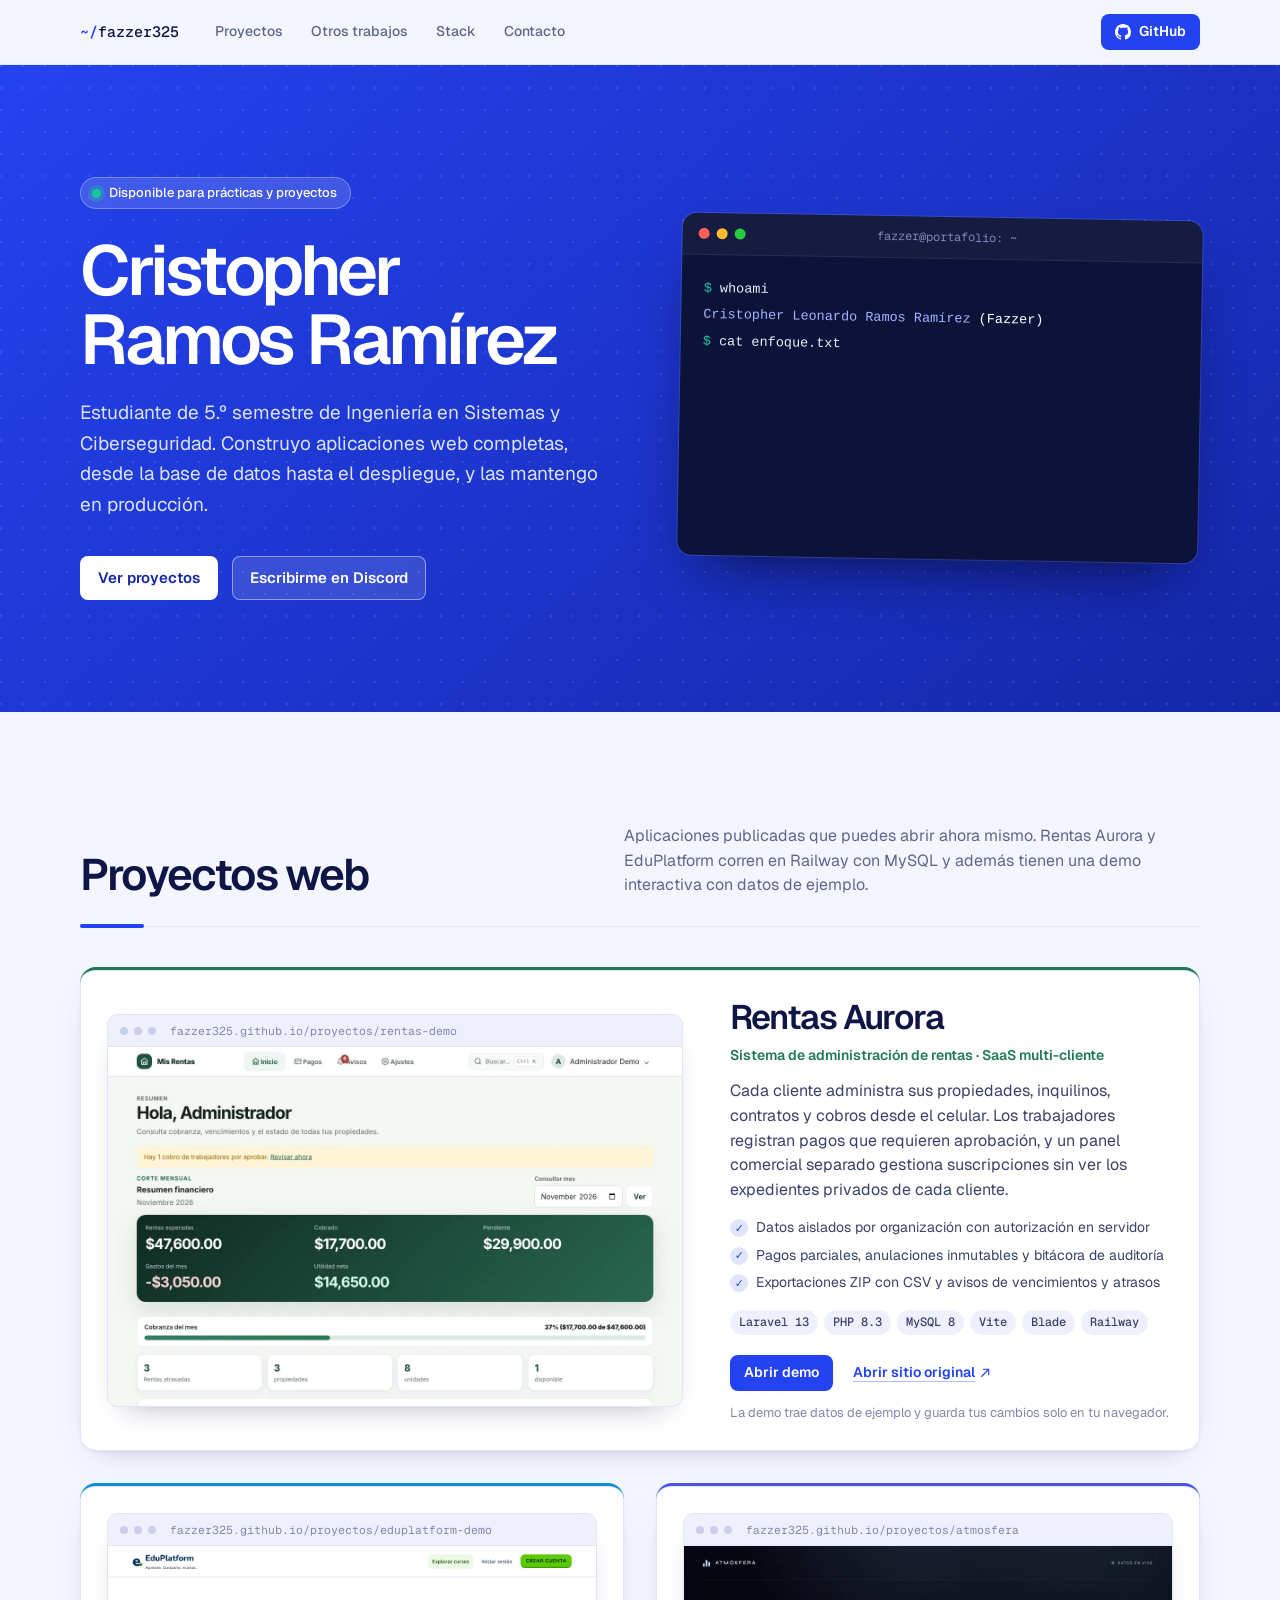
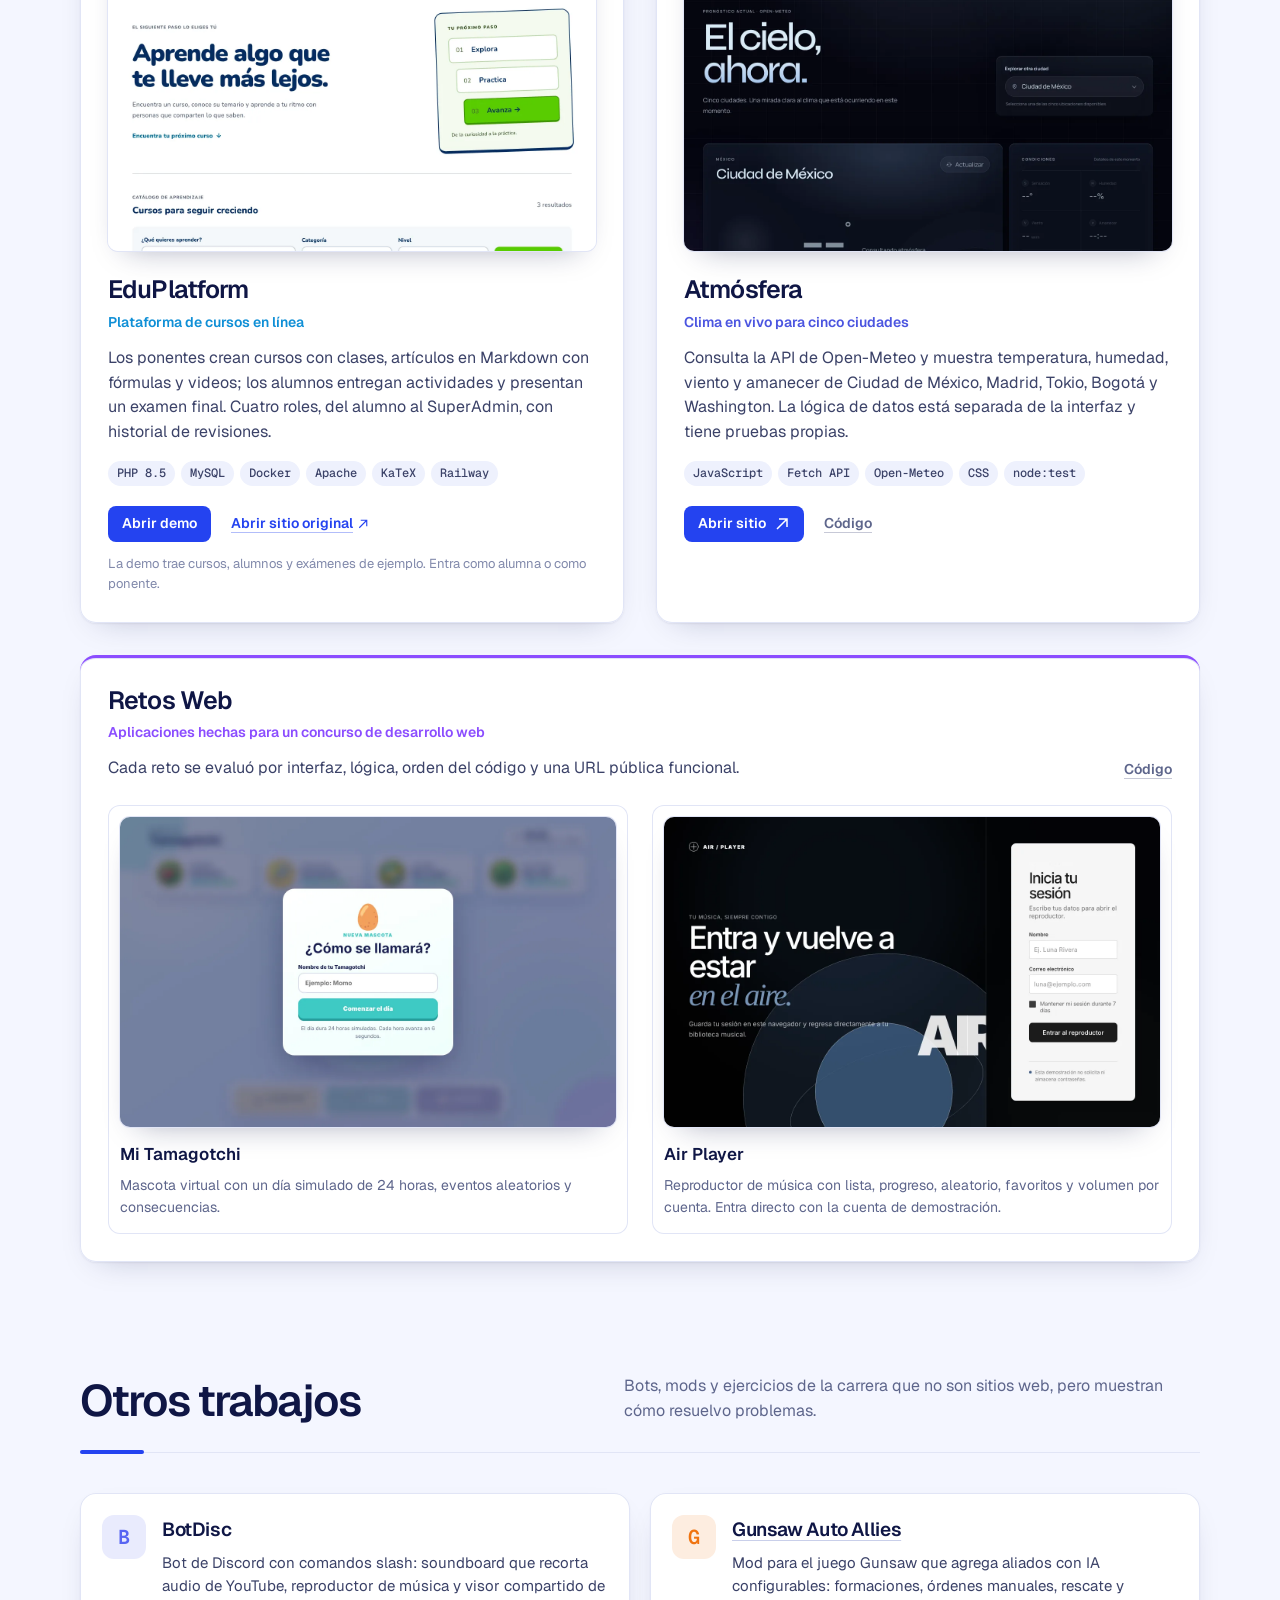
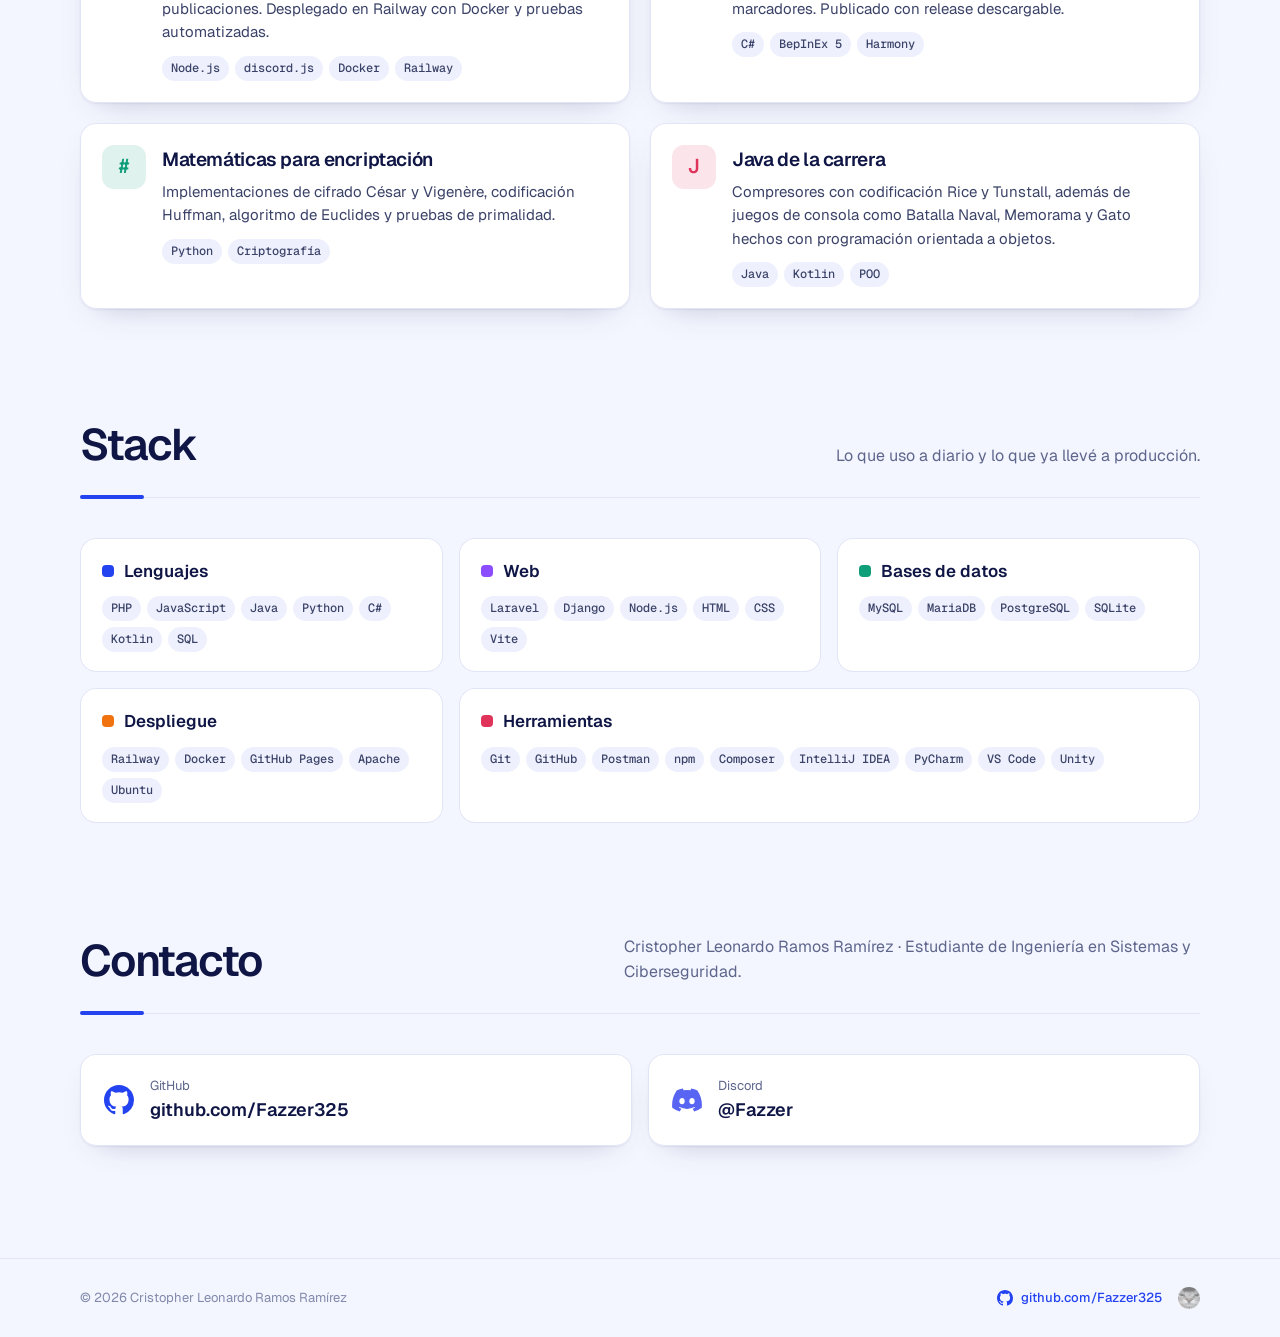
==== commit 07eca0bd: "Agregar easter egg del gato en el pie de página Un botón diminuto con la cara de un gato, en la esqu" ====
--- a/index.html
+++ b/index.html
@@ -297,6 +297,9 @@
         <svg class="icon" viewBox="0 0 16 16" aria-hidden="true"><path fill="currentColor" d="M8 0C3.58 0 0 3.58 0 8c0 3.54 2.29 6.53 5.47 7.59.4.07.55-.17.55-.38 0-.19-.01-.82-.01-1.49-2.01.37-2.53-.49-2.69-.94-.09-.23-.48-.94-.82-1.13-.28-.15-.68-.52-.01-.53.63-.01 1.08.58 1.23.82.72 1.21 1.87.87 2.33.66.07-.52.28-.87.51-1.07-1.78-.2-3.64-.89-3.64-3.95 0-.87.31-1.59.82-2.15-.08-.2-.36-1.02.08-2.12 0 0 .67-.21 2.2.82.64-.18 1.32-.27 2-.27.68 0 1.36.09 2 .27 1.53-1.04 2.2-.82 2.2-.82.44 1.1.16 1.92.08 2.12.51.56.82 1.27.82 2.15 0 3.07-1.87 3.75-3.65 3.95.29.25.54.73.54 1.48 0 1.07-.01 1.93-.01 2.2 0 .21.15.46.55.38A8.013 8.013 0 0016 8c0-4.42-3.58-8-8-8z"/></svg>
         github.com/Fazzer325
       </a>
+      <a class="egg" href="proyectos/miau/" title="¿miau?" aria-label="Sorpresa">
+        <img src="assets/gato-boton.webp" alt="" width="22" height="22">
+      </a>
     </div>
   </footer>
 
--- a/style.css
+++ b/style.css
@@ -240,13 +240,12 @@
 }
 
 .btn--sun {
-  background: var(--sun);
-  color: #14183d;
-  box-shadow: 0 6px 0 -2px #d9a900;
+  background: #ffffff;
+  color: var(--hero-to);
 }
 
 .btn--sun:hover {
-  background: #ffe066;
+  background: #e6eaff;
 }
 
 .btn--onhero {
@@ -260,19 +259,19 @@
 }
 
 .btn--project {
-  background: var(--c);
+  background: var(--cobalt);
   color: #ffffff;
 }
 
 .btn--project:hover {
-  background: color-mix(in srgb, var(--c) 82%, #000000);
+  background: var(--cobalt-deep);
 }
 
 .link {
   display: inline-flex;
   align-items: center;
   gap: 4px;
-  color: var(--c, var(--cobalt));
+  color: var(--cobalt);
   font-size: 14px;
   font-weight: 600;
   text-decoration: underline;
@@ -358,8 +357,7 @@
   overflow: hidden;
   color: #e8ecff;
   background:
-    radial-gradient(circle at 1px 1px, rgba(255, 255, 255, 0.16) 1px, transparent 0) 0 0 / 22px 22px,
-    radial-gradient(ellipse at 85% 10%, rgba(24, 199, 154, 0.35), transparent 45%),
+    radial-gradient(circle at 1px 1px, rgba(255, 255, 255, 0.1) 1px, transparent 0) 0 0 / 22px 22px,
     linear-gradient(140deg, var(--hero-from) 0%, var(--hero-to) 100%);
 }
 
@@ -477,15 +475,15 @@
 .term__body .p,
 .term__body .ok { color: var(--mint); }
 .term__body .o { color: var(--term-out); }
-.term__body .y { color: var(--sun); }
-.term__body .k { color: #ff8fb1; }
+.term__body .y { color: #ffffff; }
+.term__body .k { color: var(--term-out); }
 
 .cursor {
   display: inline-block;
   width: 8px;
   height: 1.1em;
   vertical-align: -0.2em;
-  background: var(--sun);
+  background: var(--term-ink);
   animation: blink 1.1s steps(1) infinite;
 }
 
@@ -520,7 +518,7 @@
   width: 64px;
   height: 4px;
   border-radius: 4px;
-  background: linear-gradient(90deg, var(--cobalt), var(--mint));
+  background: var(--cobalt);
 }
 
 .section__head h2 {
@@ -548,9 +546,9 @@
 .project--set {
   padding: clamp(18px, 2.6vw, 28px);
   border-radius: var(--radius-lg);
-  background: color-mix(in srgb, var(--c) 7%, var(--surface));
-  box-shadow: inset 0 0 0 1px color-mix(in srgb, var(--c) 22%, var(--hairline)), var(--shadow);
-  border-top: 5px solid var(--c);
+  background: var(--surface);
+  box-shadow: inset 0 0 0 1px var(--hairline), var(--shadow);
+  border-top: 3px solid var(--c);
 }
 
 .project--lead {
@@ -576,7 +574,7 @@
   border-radius: 10px;
   overflow: hidden;
   background: var(--surface);
-  box-shadow: 0 0 0 1px color-mix(in srgb, var(--c, var(--cobalt)) 25%, var(--hairline)), 0 14px 30px -18px rgba(15, 22, 69, 0.45);
+  box-shadow: 0 0 0 1px var(--hairline), 0 14px 30px -18px rgba(15, 22, 69, 0.4);
   text-decoration: none;
   transition: box-shadow 0.2s ease, transform 0.2s ease;
 }
@@ -584,7 +582,7 @@
 a.shot:hover,
 .mini a:hover .shot {
   transform: translateY(-3px);
-  box-shadow: 0 0 0 2px var(--c, var(--cobalt)), 0 22px 40px -20px rgba(15, 22, 69, 0.5);
+  box-shadow: 0 0 0 1px var(--line-strong), 0 22px 40px -20px rgba(15, 22, 69, 0.45);
 }
 
 .shot__bar {
@@ -593,15 +591,15 @@
   gap: 6px;
   height: 32px;
   padding: 0 12px;
-  background: color-mix(in srgb, var(--c, var(--cobalt)) 12%, var(--surface));
-  border-bottom: 1px solid color-mix(in srgb, var(--c, var(--cobalt)) 20%, var(--hairline));
+  background: var(--sunken);
+  border-bottom: 1px solid var(--hairline);
 }
 
 .shot__bar i {
   width: 8px;
   height: 8px;
   border-radius: 50%;
-  background: color-mix(in srgb, var(--c, var(--cobalt)) 45%, var(--surface));
+  background: var(--line-strong);
 }
 
 .shot__url {
@@ -612,7 +610,7 @@
   white-space: nowrap;
   font-family: var(--font-mono);
   font-size: 11.5px;
-  color: color-mix(in srgb, var(--c, var(--cobalt)) 70%, var(--muted));
+  color: var(--faint);
 }
 
 .shot img {
@@ -672,8 +670,8 @@
   height: 18px;
   place-items: center;
   border-radius: 50%;
-  background: var(--c);
-  color: #ffffff;
+  background: color-mix(in srgb, var(--cobalt) 14%, var(--surface));
+  color: var(--cobalt);
   font-size: 11px;
   font-weight: 700;
 }
@@ -688,12 +686,12 @@
 .tags li {
   padding: 3px 9px;
   border-radius: 999px;
-  background: color-mix(in srgb, var(--c, var(--cobalt)) 12%, var(--surface));
+  background: var(--sunken);
   font-family: var(--font-mono);
   font-size: 12px;
   font-weight: 500;
   line-height: 1.6;
-  color: color-mix(in srgb, var(--c, var(--cobalt)) 80%, var(--ink));
+  color: var(--body);
 }
 
 .project__links {
@@ -743,7 +741,7 @@
   padding: 12px 12px 16px;
   border-radius: 12px;
   background: var(--surface);
-  box-shadow: inset 0 0 0 1px color-mix(in srgb, var(--c) 18%, var(--hairline));
+  box-shadow: inset 0 0 0 1px var(--hairline);
   text-decoration: none;
 }
 
@@ -758,7 +756,7 @@
 }
 
 .mini a:hover strong {
-  color: var(--c);
+  color: var(--cobalt);
 }
 
 .mini span:not(.shot) {
@@ -783,7 +781,6 @@
   border-radius: var(--radius-lg);
   background: var(--surface);
   box-shadow: inset 0 0 0 1px var(--hairline), var(--shadow);
-  border-left: 5px solid var(--c);
 }
 
 .row__icon {
@@ -792,8 +789,8 @@
   height: 44px;
   place-items: center;
   border-radius: 12px;
-  background: var(--c);
-  color: #ffffff;
+  background: color-mix(in srgb, var(--c) 13%, var(--surface));
+  color: var(--c);
   font-family: var(--font-mono);
   font-size: 20px;
   font-weight: 600;
@@ -811,12 +808,12 @@
 
 .row h3 a {
   text-decoration: underline;
-  text-decoration-color: color-mix(in srgb, var(--c) 45%, transparent);
+  text-decoration-color: var(--line-strong);
   text-underline-offset: 4px;
 }
 
 .row h3 a:hover {
-  color: var(--c);
+  color: var(--cobalt);
 }
 
 .row p {
@@ -840,8 +837,8 @@
 .stack__row {
   padding: 20px 22px;
   border-radius: var(--radius-lg);
-  background: color-mix(in srgb, var(--c) 7%, var(--surface));
-  box-shadow: inset 0 0 0 1px color-mix(in srgb, var(--c) 20%, var(--hairline));
+  background: var(--surface);
+  box-shadow: inset 0 0 0 1px var(--hairline);
 }
 
 @media (min-width: 961px) {
@@ -896,9 +893,10 @@
   align-items: center;
   padding: 22px 24px;
   border-radius: var(--radius-lg);
-  color: #ffffff;
+  color: var(--ink);
+  background: var(--surface);
   text-decoration: none;
-  box-shadow: var(--shadow);
+  box-shadow: inset 0 0 0 1px var(--hairline), var(--shadow);
   transition: transform 0.15s ease, box-shadow 0.15s ease;
 }
 
@@ -906,12 +904,12 @@
   transform: translateY(-2px);
 }
 
-.contact__item--gh {
-  background: linear-gradient(135deg, var(--hero-from), var(--hero-to));
-}
-
-.contact__item--dc {
-  background: linear-gradient(135deg, #5865f2, #4149c9);
+.contact__item--gh .icon {
+  color: var(--cobalt);
+}
+
+.contact__item--dc .icon {
+  color: #5865f2;
 }
 
 .contact__item .icon {
@@ -921,7 +919,7 @@
 }
 
 .contact__label {
-  color: rgba(255, 255, 255, 0.78);
+  color: var(--muted);
   font-size: 13px;
 }
 
@@ -941,8 +939,9 @@
 .footer__inner {
   display: flex;
   flex-wrap: wrap;
+  align-items: center;
   justify-content: space-between;
-  gap: 8px 24px;
+  gap: 8px 16px;
   padding-block: 28px;
 }
 
@@ -958,6 +957,37 @@
 .footer__gh:hover {
   text-decoration: underline;
   text-underline-offset: 4px;
+}
+
+/* Easter egg: botón diminuto en la esquina del pie de página */
+.footer__gh {
+  margin-left: auto;
+}
+
+.egg {
+  display: inline-grid;
+  place-items: center;
+  width: 22px;
+  height: 22px;
+  border-radius: 50%;
+  overflow: hidden;
+  opacity: 0.55;
+  filter: grayscale(0.6);
+  transition: opacity 0.2s ease, filter 0.2s ease, transform 0.3s ease;
+}
+
+.egg img {
+  display: block;
+  width: 100%;
+  height: 100%;
+  object-fit: cover;
+}
+
+.egg:hover,
+.egg:focus-visible {
+  opacity: 1;
+  filter: none;
+  transform: rotate(-12deg) scale(1.25);
 }
 
 /* ---------- Responsive ---------- */
